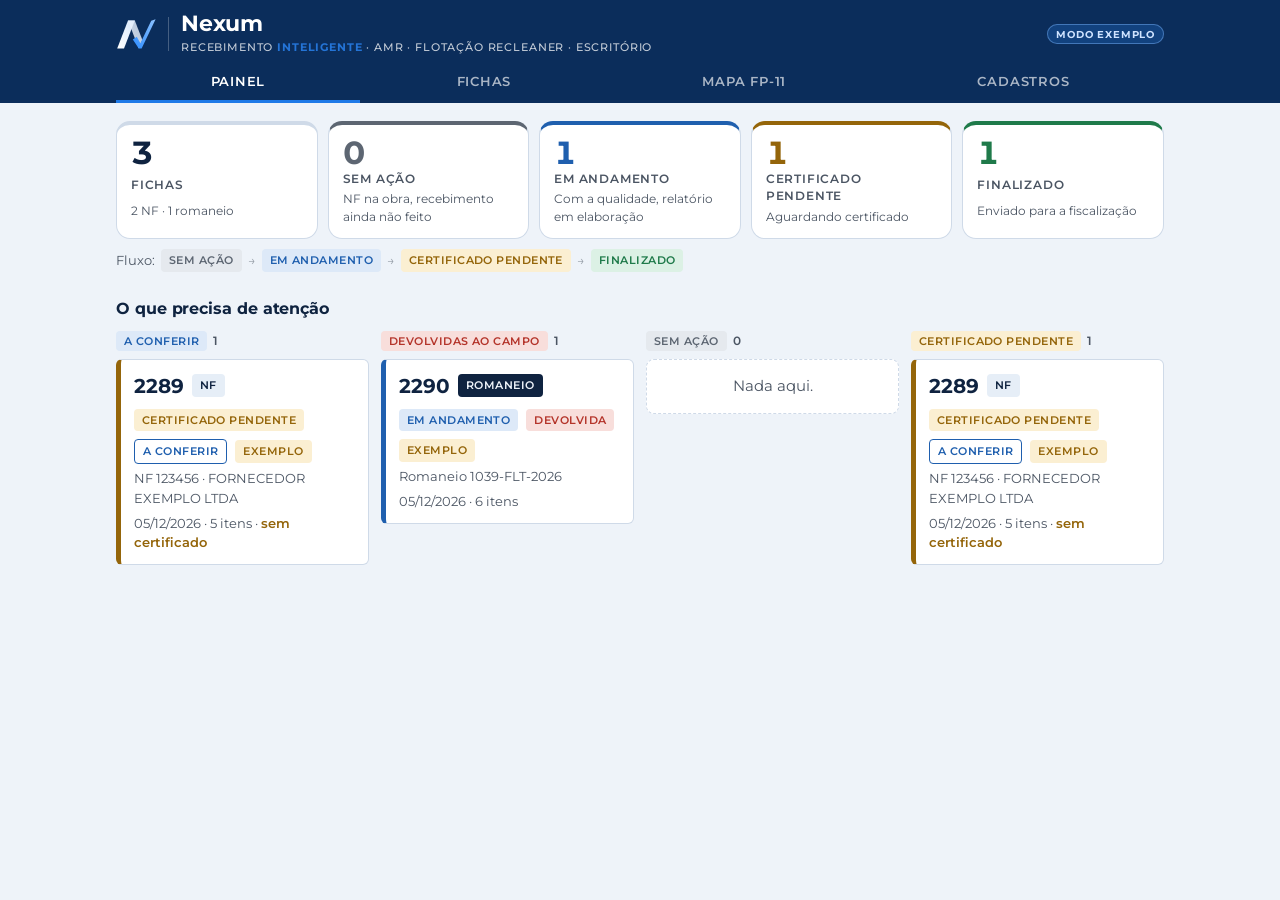
==== recebimento/index.html @ bb6333bd "Nexum: nova identidade visual (Recebimento inteligente) Paleta azul corporativo/destaque/claro/cinza" ====
<!doctype html>
<html lang="pt-BR">
<head>
<meta charset="utf-8">
<meta name="viewport" content="width=device-width,initial-scale=1,viewport-fit=cover">
<meta name="theme-color" content="#0b2d5b">
<title>Nexum Escritório</title>
<link rel="icon" href="assets/favicon.png">
<link rel="stylesheet" href="https://fonts.googleapis.com/css2?family=Montserrat:wght@400;500;600;700;800&family=IBM+Plex+Mono:wght@500&display=swap">
<link rel="stylesheet" href="assets/base.css">
<style>
/* Painel do escritório: abas no cabeçalho; indicadores por status; fichas em cartões; mapa FP-11 em tabela rolável; cadastros em colunas */
html{padding-top:env(safe-area-inset-top,0px)}
main{padding-block:18px 60px}
.kpis{display:grid;grid-template-columns:repeat(5,1fr);gap:10px}
@media (max-width:760px){.kpis{grid-template-columns:repeat(2,1fr)}.kpis .k:first-child{grid-column:1/-1}}
.k{background:var(--surface);border:1px solid var(--line);border-radius:14px;padding:12px 14px;cursor:pointer;text-align:left;font:inherit;color:inherit;display:grid;gap:2px;border-top:4px solid var(--line)}
.k b{font-family:var(--f-display);font-weight:700;font-size:2rem;line-height:1;font-variant-numeric:tabular-nums}
.k span{font-size:.72rem;text-transform:uppercase;letter-spacing:.07em;color:var(--muted);font-weight:600}
.k em{font-style:normal;font-size:.76rem;color:var(--muted)}
.k.sem_acao{border-top-color:var(--idle)} .k.em_andamento{border-top-color:var(--wait)} .k.cert_pendente{border-top-color:var(--warn)} .k.finalizado{border-top-color:var(--ok)}
.k.sem_acao b{color:var(--idle)} .k.em_andamento b{color:var(--wait)} .k.cert_pendente b{color:var(--warn)} .k.finalizado b{color:var(--ok)}
.flow{display:flex;gap:6px;align-items:center;flex-wrap:wrap;font-size:.8rem;color:var(--muted);margin-top:10px}
.flow i{font-style:normal;opacity:.5}
.cols{display:grid;grid-template-columns:repeat(4,minmax(0,1fr));gap:12px}
@media (max-width:1100px){.cols{grid-template-columns:repeat(2,minmax(0,1fr))}}
@media (max-width:860px){.cols{grid-template-columns:1fr}}
.col h3{margin:0 0 8px;font:600 .78rem var(--f-body);text-transform:uppercase;letter-spacing:.07em;color:var(--muted);display:flex;gap:6px;align-items:center}
.list{display:grid;gap:8px}
.card{display:grid;gap:5px;background:var(--surface);border:1px solid var(--line);border-left:5px solid var(--wait);border-radius:6px;padding:11px 13px;text-align:left;font:inherit;color:inherit;width:100%;cursor:pointer}
.card.sem_acao{border-left-color:var(--idle)} .card.cert_pendente{border-left-color:var(--warn)} .card.finalizado{border-left-color:var(--ok)}
.card .top{display:flex;gap:8px;align-items:center;flex-wrap:wrap}
.card .num{font-family:var(--f-display);font-weight:700;font-size:1.25rem}
.card .meta{font-size:.82rem;color:var(--muted);overflow-wrap:anywhere}
.filters{display:flex;flex-wrap:wrap;gap:8px;margin-bottom:10px}
.filters input{flex:1 1 240px;min-width:0}
.filters select{width:auto;flex:0 1 auto}
.chips{display:flex;gap:6px;flex-wrap:wrap;margin-bottom:12px}
.chip{border:1px solid var(--line);background:var(--surface);color:var(--muted);border-radius:999px;padding:5px 11px;font:500 .8rem var(--f-body);cursor:pointer}
.chip[aria-pressed="true"]{background:var(--ink);border-color:var(--ink);color:var(--bg)}
.grid-cards{display:grid;grid-template-columns:repeat(auto-fill,minmax(290px,1fr));gap:8px}
/* mapa */
.tbl-wrap{overflow-x:auto;background:var(--surface);border:1px solid var(--line);border-radius:8px}
table.mapa{border-collapse:collapse;font-size:.78rem;min-width:1300px;width:100%}
table.mapa th{position:sticky;top:0;background:var(--head);color:var(--head-ink);font-weight:600;text-transform:uppercase;letter-spacing:.04em;font-size:.68rem;padding:8px 8px;text-align:left;white-space:nowrap}
table.mapa td{padding:7px 8px;border-top:1px solid var(--line);vertical-align:top;font-variant-numeric:tabular-nums}
table.mapa td.d{min-width:260px}
table.mapa tr:hover td{background:var(--surface-2)}
.mapa-head{display:flex;gap:8px;align-items:center;flex-wrap:wrap;margin-bottom:10px}
.mapa-head .grow{font-size:.85rem;color:var(--muted)}
/* folha de detalhe */
.sheet-bg{position:fixed;inset:0;background:rgba(10,16,20,.55);z-index:30;display:flex;justify-content:center;align-items:flex-end}
.sheet{background:var(--bg);width:100%;max-width:980px;max-height:94%;overflow:auto;border-radius:12px 12px 0 0;padding-bottom:calc(20px + env(safe-area-inset-bottom,0px))}
@media (min-width:760px){.sheet-bg{align-items:center}.sheet{border-radius:12px;max-height:92%}}
.sheet-head{position:sticky;top:0;z-index:2;background:var(--head);color:var(--head-ink);display:flex;align-items:center;gap:10px;padding:12px 16px}
.sheet-head h3{margin:0;font-family:var(--f-display);font-size:1.35rem;text-transform:uppercase;letter-spacing:.03em}
.sheet-body{padding:14px 16px;display:grid;gap:14px}
.box{background:var(--surface);border:1px solid var(--line);border-radius:8px;padding:14px;display:grid;gap:12px}
.box h4{margin:0;font-family:var(--f-display);font-size:1.05rem;text-transform:uppercase;letter-spacing:.05em}
.g4{display:grid;grid-template-columns:repeat(4,minmax(0,1fr));gap:10px}
@media (max-width:700px){.g4{grid-template-columns:repeat(2,minmax(0,1fr))}}
.it-wrap{overflow-x:auto}
table.its{border-collapse:collapse;width:100%;min-width:1180px;font-size:.82rem}
table.its th{font-size:.66rem;text-transform:uppercase;letter-spacing:.05em;color:var(--muted);text-align:left;padding:4px 4px;font-weight:600}
table.its td{padding:3px 3px;vertical-align:top}
table.its input,table.its select{min-height:36px;padding:6px 7px;font-size:.82rem}
table.its tr.zero td{opacity:.5}
table.its .del{background:none;border:0;color:var(--bad);cursor:pointer;font-size:1rem;padding:6px}
.sign{display:grid;grid-template-columns:repeat(3,minmax(0,1fr));gap:10px}
@media (max-width:600px){.sign{grid-template-columns:1fr}}
.sign label{display:flex;gap:8px;align-items:center;font-weight:600;font-size:.85rem}
.sign input[type=checkbox]{width:20px;height:20px;min-height:0}
.soon{display:flex;gap:8px;flex-wrap:wrap;align-items:center}
.soon .btn[disabled]::after{content:"em breve";font:600 .62rem var(--f-body);text-transform:uppercase;letter-spacing:.06em;background:var(--surface-2);color:var(--muted);padding:2px 5px;border-radius:3px;margin-left:4px}
.actions{display:flex;gap:8px;flex-wrap:wrap;justify-content:flex-end}
.actions .sp{flex:1}
/* conferência */
.sheet{max-width:1240px}
.sheet-grid{display:grid;grid-template-columns:minmax(0,.8fr) minmax(0,1.2fr);gap:14px;padding:14px 16px;align-items:start}
@media (max-width:980px){.sheet-grid{grid-template-columns:1fr}}
.viewer{position:sticky;top:64px;background:var(--surface);border:1px solid var(--line);border-radius:8px;padding:12px;display:grid;gap:10px}
@media (max-width:980px){.viewer{position:static}}
.viewer .stage{background:var(--surface-2);border-radius:6px;min-height:220px;display:grid;place-items:center;overflow:hidden;cursor:zoom-in}
.viewer .stage img{width:100%;height:auto;display:block}
.viewer .none{color:var(--muted);font-size:.85rem;padding:30px 16px;text-align:center}
.vtabs{display:flex;gap:6px;flex-wrap:wrap}
.vthumbs{display:flex;gap:6px;overflow-x:auto}
.vthumbs button{border:2px solid transparent;border-radius:5px;padding:0;background:none;cursor:pointer;flex:0 0 auto}
.vthumbs button[aria-pressed="true"]{border-color:var(--accent)}
.vthumbs img{width:58px;height:58px;object-fit:cover;border-radius:3px;display:block}
.confbar{display:flex;gap:8px;align-items:center;flex-wrap:wrap}
.confbar .grow{min-width:0}
.devolve{display:grid;gap:10px;border:1px solid var(--bad);border-radius:8px;padding:12px;background:var(--bad-bg)}
.devolve h5{margin:0;font:600 .85rem var(--f-body);color:var(--bad);text-transform:uppercase;letter-spacing:.05em}
.devolve label.ck{display:flex;gap:8px;align-items:flex-start;font-size:.88rem;color:var(--ink)}
.devolve input[type=checkbox]{width:18px;height:18px;min-height:0;margin-top:2px;flex:0 0 auto}
.itchips{display:flex;gap:6px;flex-wrap:wrap}
.itchips button{border:1px solid var(--line);background:var(--surface);color:var(--ink);border-radius:999px;padding:4px 10px;font:600 .8rem var(--f-mono);cursor:pointer}
.itchips button[aria-pressed="true"]{background:var(--bad);border-color:var(--bad);color:#fff}
.hist{margin:0;padding:0;list-style:none;display:grid;gap:6px;font-size:.82rem}
.hist li{display:grid;grid-template-columns:auto 1fr;gap:2px 10px}
.hist .when{color:var(--muted);font-family:var(--f-mono);font-size:.74rem}
table.its tr.flag td:first-child{box-shadow:inset 4px 0 0 var(--bad);color:var(--bad);font-weight:700}
.lightbox{position:fixed;inset:0;z-index:50;background:rgba(5,8,10,.92);overflow:auto;display:flex;align-items:flex-start;justify-content:center;padding:calc(50px + env(safe-area-inset-top,0px)) 12px 20px}
.lightbox img{max-width:100%;height:auto;cursor:zoom-in;background:#fff}
.lightbox.zoom img{max-width:none;width:220%;cursor:zoom-out}
.lightbox .close{position:fixed;top:calc(10px + env(safe-area-inset-top,0px));right:calc(12px + env(safe-area-inset-right,0px));z-index:2}
.ref{display:block;font-size:.7rem;color:var(--muted);margin-top:3px;font-family:var(--f-mono)}
.ref .dl{background:var(--wait-bg);color:var(--wait);border-radius:3px;padding:0 4px;font-family:var(--f-body);font-weight:600;margin-right:4px}
.ref .div{color:var(--warn);font-weight:600}
.cval{display:flex;gap:4px;align-items:center;font-size:.7rem;color:var(--muted);margin-top:3px;white-space:nowrap}
.cval input{width:15px;height:15px;min-height:0}
td.ck{text-align:center}
table.its td:nth-child(2) input{min-width:280px}
table.its td:nth-child(3) input{min-width:118px}
table.its td:nth-child(5) input:not([type=checkbox]){min-width:110px}
table.its td:nth-child(6) select{min-width:76px}
table.its td:nth-child(8) input{min-width:110px}
table.its .cval input[type=checkbox]{width:15px;height:15px;min-width:0;min-height:0;padding:0}
table.its td.ck input{min-width:0}
td.ck input{width:18px;height:18px;min-height:0}
.st-it{display:inline-block;font-size:.66rem;font-weight:600;padding:3px 6px;border-radius:4px;white-space:nowrap}
.cob-list{margin:0;padding:0;list-style:none;display:grid;gap:6px}
.cob-list li{display:flex;gap:8px;align-items:baseline;flex-wrap:wrap;font-size:.86rem;border-bottom:1px solid var(--line);padding-bottom:6px}
.cob-mail{display:grid;gap:8px;background:var(--bg);border:1px solid var(--line);border-radius:8px;padding:12px}
.cob-mail pre{margin:0;white-space:pre-wrap;font:inherit;font-size:.84rem;max-height:280px;overflow:auto;background:var(--surface);border:1px solid var(--line);border-radius:6px;padding:10px}

.marca{display:flex;align-items:center;gap:12px;min-width:0}
.marca .nx-mark{width:40px}
/* cadastros */
.cad{display:grid;grid-template-columns:minmax(0,1fr) minmax(0,1.3fr);gap:14px;align-items:start}
@media (max-width:860px){.cad{grid-template-columns:1fr}}
.grp{display:grid;gap:10px}
.forn{display:grid;gap:6px;border-top:1px solid var(--line);padding-top:10px}
.forn:first-child{border-top:0;padding-top:0}
.forn .top{display:flex;gap:8px;align-items:baseline;flex-wrap:wrap}
.forn b{font-weight:600}
.forn .em{font-size:.82rem;color:var(--muted);overflow-wrap:anywhere}
.hint{font-size:.8rem;color:var(--muted);margin:0}
</style>
</head>
<body>
<header class="top">
  <div class="wrap">
    <div class="hbar">
      <div class="grow marca"><svg class="nx-mark" aria-hidden="true" xmlns="http://www.w3.org/2000/svg" viewBox="0 0 100 80"><defs><linearGradient id="ofa" x1="0" y1="1" x2="1" y2="0"><stop offset="0" stop-color="#ffffff"/><stop offset="1" stop-color="#d6e6fa"/></linearGradient><linearGradient id="ofb" x1="0" y1="1" x2="1" y2="0"><stop offset="0" stop-color="#2D8CFF"/><stop offset="1" stop-color="#8CC2FF"/></linearGradient></defs><path fill="url(#ofa)" d="M3 76 30 6h17L20 76z"/><path fill="url(#ofa)" opacity=".82" d="M30 6h17l19 49-9 21z"/><path fill="url(#ofb)" d="M42 54 57 76h7L99 3 88 7 61 63 52 47z"/></svg>
<span style="width:1px;height:34px;background:var(--head-line)"></span><div><h1 class="wm">Nexum</h1><small>Recebimento <span class="wm-tag" style="font-weight:700">inteligente</span> · AMR · Flotação Recleaner · Escritório</small></div></div>
      <span class="badge-demo" id="badgeDemo">Modo exemplo</span>
    </div>
    <nav class="tabs" role="tablist">
      <button class="tab" role="tab" data-v="painel" aria-selected="true">Painel</button>
      <button class="tab" role="tab" data-v="fichas" aria-selected="false">Fichas</button>
      <button class="tab" role="tab" data-v="mapa" aria-selected="false">Mapa FP-11</button>
      <button class="tab" role="tab" data-v="cadastros" aria-selected="false">Cadastros</button>
    </nav>
  </div>
</header>

<main class="wrap">
  <section id="v-painel">
    <div class="kpis" id="kpis"></div>
    <div class="flow"><span>Fluxo:</span><span class="pill sem_acao">Sem ação</span><i>→</i><span class="pill em_andamento">Em andamento</span><i>→</i><span class="pill cert_pendente">Certificado pendente</span><i>→</i><span class="pill finalizado">Finalizado</span></div>
    <h2 class="sec">O que precisa de atenção</h2>
    <div class="cols" id="cols"></div>
  </section>

  <section id="v-fichas" hidden>
    <div class="filters">
      <input id="q" type="search" placeholder="Buscar ficha, NF, romaneio, fornecedor, TAG, descrição…" aria-label="Buscar">
      <select id="fTipo" aria-label="Tipo"><option value="">NF e romaneio</option><option value="NF">Só nota fiscal</option><option value="ROM">Só romaneio Anglo</option></select>
    </div>
    <div class="chips" id="chips"></div>
    <div class="grid-cards" id="lista"></div>
  </section>

  <section id="v-mapa" hidden>
    <div class="mapa-head">
      <div class="grow" id="mapaInfo"></div>
      <input id="qMapa" type="search" placeholder="Filtrar o mapa…" style="width:auto;flex:1 1 200px" aria-label="Filtrar o mapa">
      <button class="btn primary" type="button" id="btnExport">Exportar mapa (Excel)</button>
    </div>
    <div class="tbl-wrap"><table class="mapa" id="tMapa"></table></div>
  </section>

  <section id="v-cadastros" hidden>
    <div class="cad">
      <div class="grp">
        <div class="box">
          <h4>Numeração das fichas</h4>
          <p class="hint">Sequência única para NF e romaneio Anglo. O app usa o maior entre este número e a última ficha lançada + 1.</p>
          <div style="display:flex;gap:8px"><input id="fichaIni" type="number" min="1" inputmode="numeric" style="max-width:160px"><button class="btn" type="button" id="btnFichaIni">Salvar</button></div>
          <span class="code" id="proxFicha"></span>
        </div>
        <div class="box">
          <h4>Ficha FP-01 (PDF)</h4>
          <p class="hint">Dados do cabeçalho do modelo 447.OPE.FP-01 Rev.02.</p>
          <div class="f"><label for="cfgResp">Responsável por este documento</label><input id="cfgResp" autocomplete="off"></div>
          <div class="f"><label for="cfgProj">Projeto Nº Cliente</label><input id="cfgProj" autocomplete="off" placeholder="(em branco no modelo atual)"></div>
          <div><button class="btn small" type="button" id="btnCfgDoc">Salvar</button></div>
        </div>
        <div class="box" id="dlCfg">
          <h4>Planilha de Diligenciamento</h4>
          <p class="hint">Conecte a pasta <b>RELATORIO DILIGENCIAMENTO</b> sincronizada pelo OneDrive neste computador. O app confere a cada 3 minutos se chegou uma planilha nova e passa a usar a mais recente.</p>
          <div class="notice" id="dlPastaSt">Nenhuma pasta conectada.</div>
          <div class="actions" style="justify-content:flex-start">
            <button class="btn primary small" type="button" id="btnDlConectar">Conectar pasta</button>
            <button class="btn small" type="button" id="btnDlReativar" hidden>Reativar acesso à pasta</button>
            <button class="btn small" type="button" id="btnDlVerificar" hidden>Verificar agora</button>
            <button class="btn ghost small" type="button" id="btnDlDesc" hidden>Desconectar</button>
          </div>
          <div style="display:flex;gap:8px;flex-wrap:wrap" id="dlTeste" hidden>
            <input id="dlTNf" placeholder="Nº da NF" inputmode="numeric" style="flex:0 1 130px">
            <input id="dlTForn" placeholder="Fornecedor (opcional)" style="flex:1 1 180px">
            <button class="btn small" type="button" id="btnDlTestar">Testar busca</button>
          </div>
          <div class="hint" id="dlTRes"></div>
        </div>
        <div class="box">
          <h4>Materiais críticos (CMC)</h4>
          <p class="hint">Itens de NF que se encaixam nestes grupos exigem certificado de qualidade. O inspetor ou a Qualidade podem marcar ou desmarcar item a item.</p>
          <div id="cmcLista" style="display:grid;gap:8px"></div>
        </div>
        <div class="box">
          <h4>Aviso de certificado pendente</h4>
          <p class="hint">Quem recebe o e-mail quando uma NF chega sem certificado, além do fornecedor. Um e-mail por linha. O envio é ligado na etapa 5.</p>
          <div id="grupos" class="grp"></div>
        </div>
      </div>
      <div class="box">
        <div style="display:flex;align-items:center;gap:8px"><h4 class="grow">Fornecedores</h4><button class="btn primary small" type="button" id="btnNovoForn">+ Fornecedor</button></div>
        <div id="fornForm" class="box" hidden style="background:var(--bg)">
          <div class="g4">
            <div class="f" style="grid-column:span 2"><label for="foNome">Nome</label><input id="foNome" autocomplete="off"></div>
            <div class="f"><label for="foCnpj">CNPJ</label><input id="foCnpj" inputmode="numeric" autocomplete="off"></div>
            <div class="f"><label for="foCod">Código (Diligenciamento)</label><input id="foCod" inputmode="numeric" autocomplete="off"></div>
            <div class="f" style="grid-column:1/-1"><label for="foEmails">E-mails para aviso (um por linha)</label><textarea id="foEmails" rows="3"></textarea></div>
          </div>
          <div class="actions"><button class="btn danger small" type="button" id="btnExcForn" hidden>Excluir</button><span class="sp"></span><button class="btn ghost small" type="button" id="btnCancForn">Cancelar</button><button class="btn primary small" type="button" id="btnSalvForn">Salvar fornecedor</button></div>
        </div>
        <input id="qForn" type="search" placeholder="Buscar fornecedor…" aria-label="Buscar fornecedor">
        <div id="fornList"></div>
      </div>
    </div>
  </section>
</main>

<div class="sheet-bg" id="sheetBg" hidden>
  <div class="sheet rise" role="dialog" aria-modal="true" aria-labelledby="shTitle">
    <div class="sheet-head"><h3 id="shTitle">Ficha</h3><span class="grow"></span><button class="btn onhead small" type="button" id="btnFechar">Fechar</button></div>
    <div class="sheet-grid">
     <aside class="viewer" aria-label="Documentos recebidos">
      <div class="vtabs" id="vTabs"></div>
      <div class="stage" id="vStage" title="Toque para ampliar"></div>
      <div class="vthumbs" id="vThumbs"></div>
      <p class="hint">Confira o documento com os dados ao lado. Toque na imagem para ampliar.</p>
     </aside>
     <div class="sheet-body" style="padding:0">
      <div class="box">
        <div class="confbar"><span class="pill" id="dConf"></span><span class="grow"></span><button class="btn small" type="button" id="btnDevolver" style="color:var(--bad);border-color:var(--bad)">Devolver ao campo</button><button class="btn small" type="button" id="btnAprovar" style="color:var(--ok);border-color:var(--ok)">Aprovar conferência</button></div>
        <div class="devolve" id="devPanel" hidden>
          <h5>Devolver como inconforme</h5>
          <div id="devMotivos" style="display:grid;gap:6px"></div>
          <div class="f"><span class="lbl">Itens com problema (opcional)</span><div class="itchips" id="devItens"></div></div>
          <div class="f"><label for="devCom">Comentário para o campo</label><textarea id="devCom" rows="2" placeholder="Ex.: refazer a foto da NF, o nº do lote não está legível"></textarea></div>
          <div class="actions"><button class="btn ghost small" type="button" id="devCancel">Cancelar</button><button class="btn small" type="button" id="devOk" style="background:var(--bad);border-color:var(--bad);color:#fff">Confirmar devolução</button></div>
        </div>
        <div class="notice bad" id="dDevolInfo" hidden></div>
      </div>
      <div class="box">
        <div style="display:flex;gap:8px;align-items:center;flex-wrap:wrap"><span class="pill" id="dTipo"></span><span class="code" id="dOrigem"></span></div>
        <div class="f"><span class="lbl">Status</span><div class="seg" id="dStatus"></div></div>
        <div class="g4">
          <div class="f" data-t="NF"><label for="dNf">Nota fiscal</label><input id="dNf"></div>
          <div class="f" data-t="NF"><label for="dForn">Fornecedor</label><input id="dForn" list="dlForn"></div>
          <div class="f"><label for="dRom" id="lRom">Romaneio</label><input id="dRom"></div>
          <div class="f"><label for="dData">Data de recebimento</label><input id="dData" type="date"></div>
        </div>
        <div class="f" id="dChave" hidden></div>
        <datalist id="dlForn"></datalist>
        <div class="notice bad" id="dDup" hidden></div>
        <div class="notice" id="dCert" hidden></div>
      </div>
      <div class="box">
        <div style="display:flex;align-items:center;gap:8px"><h4 class="grow">Itens <span class="code" id="dCount"></span></h4><button class="btn small" type="button" id="btnAddIt">+ Item</button></div>
        <div class="it-wrap"><table class="its"><thead><tr><th>#</th><th style="width:30%">Descrição</th><th>TAG</th><th title="Exige certificado">Exige cert.</th><th>Certificado</th><th>Und</th><th>Qtd</th><th>Local</th><th>Inspeção</th><th>Situação</th><th></th></tr></thead><tbody id="dItens"></tbody></table></div>
        <p class="hint" id="dZero" hidden>Itens com quantidade 0 no romaneio aparecem apagados e não entram na ficha nem no mapa.</p>
      </div>
      <div class="box" id="cobBox" hidden>
        <div style="display:flex;align-items:center;gap:8px;flex-wrap:wrap"><h4 class="grow">Cobrança de certificados</h4><span class="pill" id="cobPill"></span></div>
        <ul class="cob-list" id="cobLista"></ul>
        <p class="hint" id="cobDest"></p>
        <div class="actions" style="justify-content:flex-start"><button class="btn small" type="button" id="btnCobVer">Ver e-mail de cobrança</button></div>
        <div class="cob-mail" id="cobMail" hidden>
          <div class="f"><span class="lbl">Para</span><span class="code" id="cobPara" style="overflow-wrap:anywhere"></span></div>
          <div class="f"><span class="lbl">Assunto</span><span id="cobAssunto"></span></div>
          <pre id="cobCorpo"></pre>
          <div class="actions" style="justify-content:flex-start">
            <button class="btn small" type="button" id="btnCobCopiar">Copiar e-mail</button>
            <a class="btn small" id="btnCobOutlook" href="#" target="_blank" rel="noopener">Abrir no Outlook</a>
            <span class="sp"></span>
            <button class="btn primary small" type="button" id="btnCobReg">Registrar envio</button>
          </div>
          <p class="hint">O envio automático entra na etapa 5. Até lá, envie pelo Outlook e toque em <b>Registrar envio</b>: o app guarda no histórico e não cobra de novo os mesmos itens.</p>
        </div>
      </div>
      <div class="box">
        <h4>Observação</h4>
        <textarea id="dObs" rows="3"></textarea>
      </div>
      <div class="box">
        <h4>Assinaturas</h4>
        <div class="sign" id="dSign"></div>
      </div>
      <div class="box">
        <h4>Histórico</h4>
        <ul class="hist" id="dHist"></ul>
      </div>
      <div class="soon">
        <button class="btn primary" type="button" id="btnPdfVer">Ver Ficha FP-01 (PDF)</button>
        <button class="btn" type="button" id="btnPdfBaixar">Baixar PDF</button>
        <button class="btn" type="button" disabled>Baixar pacote</button>
        
      </div>
      <div class="actions">
        <button class="btn danger" type="button" id="btnExcluir">Excluir ficha</button>
        <span class="sp"></span>
        <button class="btn ghost" type="button" id="btnCancelar">Cancelar</button>
        <button class="btn primary" type="button" id="btnSalvar">Salvar alterações</button>
      </div>
     </div>
    </div>
  </div>
</div>
<div class="lightbox" id="lb" hidden><button class="btn onhead small close" type="button" id="lbClose">Fechar</button><img id="lbImg" alt="Documento ampliado"></div>
<div class="toast" id="toast" role="status" hidden></div>

<script src="assets/vendor/xlsx.mini.min.js"></script>
<script src="assets/vendor/jspdf.umd.min.js"></script>
<script src="assets/logos.js"></script>
<script src="assets/ficha-pdf.js"></script>
<script src="assets/exemplo-docs.js"></script>
<script src="assets/dados.js"></script>
<script src="assets/atualizacao.js"></script>
<script src="assets/diligenciamento.js"></script>
<script>
(function(){
const A=window.AMR,$=id=>document.getElementById(id);
const esc=s=>String(s??"").replace(/[&<>"]/g,c=>({"&":"&amp;","<":"&lt;",">":"&gt;",'"':"&quot;"}[c]));
let fichas=[],cad=null,fStatus="todas",ed=null,edItens=[];
function toast(t,bad){const e=$("toast");e.textContent=t;e.className="toast"+(bad?" bad":"");e.hidden=false;clearTimeout(toast.t);toast.t=setTimeout(()=>e.hidden=true,3200)}

/* abas */
function show(v){document.querySelectorAll(".tab").forEach(t=>t.setAttribute("aria-selected",t.dataset.v===v));["painel","fichas","mapa","cadastros"].forEach(x=>$("v-"+x).hidden=x!==v)}
document.querySelectorAll(".tab").forEach(t=>t.onclick=()=>show(t.dataset.v));

function docTxt(f){return f.tipo==="ROM"?"Romaneio "+(f.romaneio||"—"):"NF "+(f.nf||"—")+" · "+(f.fornecedor||"—")}
function confPill(f){if(f.status==="sem_acao")return"";const c=A.conf(f).situacao;return c==="devolvida"?'<span class="pill bad">Devolvida</span>':c==="pendente"?'<span class="pill em_andamento" style="background:transparent;border:1px solid currentColor">A conferir</span>':""}
function card(f){
  const its=A.itensValidos(f).length,pend=A.pendencias(f);
  return `<button class="card ${f.status}" type="button" data-id="${f.id}">
    <div class="top"><span class="num">${f.numero}</span><span class="pill ${f.tipo}">${A.TIPOS[f.tipo].curto}</span><span class="pill ${f.status}">${A.STATUS[f.status].rotulo}</span>${confPill(f)}${f.exemplo?'<span class="pill warn">Exemplo</span>':""}</div>
    <div class="meta">${esc(docTxt(f))}</div>
    <div class="meta">${A.fmtData(f.dataRecebimento)} · ${its} ${its===1?"item":"itens"}${pend.includes("não conformidade")?' · <span style="color:var(--bad);font-weight:600">NC</span>':""}${f.status!=="finalizado"&&pend.includes("certificado")?' · <span style="color:var(--warn);font-weight:600">sem certificado</span>':""}</div>
  </button>`;
}
function bind(root){root.querySelectorAll(".card[data-id]").forEach(c=>c.onclick=()=>abrir(fichas.find(f=>f.id===c.dataset.id)))}

/* painel */
function renderPainel(){
  const c=s=>fichas.filter(f=>f.status===s).length;
  const nNF=fichas.filter(f=>f.tipo==="NF").length;
  $("kpis").innerHTML=`<button class="k" data-s="todas"><b>${fichas.length}</b><span>Fichas</span><em>${nNF} NF · ${fichas.length-nNF} romaneio</em></button>`+
    A.ORDEM_STATUS.map(s=>`<button class="k ${s}" data-s="${s}"><b>${c(s)}</b><span>${A.STATUS[s].rotulo}</span><em>${A.STATUS[s].dica}</em></button>`).join("");
  $("kpis").querySelectorAll(".k").forEach(b=>b.onclick=()=>{fStatus=b.dataset.s;show("fichas");renderLista()});
  const grupo=(s)=>{const l=fichas.filter(f=>f.status===s).sort((a,b)=>(a.dataRecebimento||"").localeCompare(b.dataRecebimento||""));
    return `<div class="col"><h3><span class="pill ${s}">${A.STATUS[s].rotulo}</span>${l.length}</h3><div class="list">${l.length?l.slice(0,8).map(card).join(""):`<div class="empty" style="padding:16px">Nada aqui.</div>`}</div></div>`};
  const col=(titulo,pill,l)=>`<div class="col"><h3>${pill}${l.length}</h3><div class="list">${l.length?l.slice(0,8).map(card).join(""):`<div class="empty" style="padding:16px">Nada aqui.</div>`}</div></div>`;
  const aConf=fichas.filter(f=>f.status!=="sem_acao"&&f.status!=="finalizado"&&A.conf(f).situacao==="pendente");
  const devol=fichas.filter(f=>A.conf(f).situacao==="devolvida");
  $("cols").innerHTML=col("",'<span class="pill em_andamento">A conferir</span>',aConf)+col("",'<span class="pill bad">Devolvidas ao campo</span>',devol)+grupo("sem_acao")+grupo("cert_pendente");
  bind($("cols"));
}

/* fichas */
const CHIPS={todas:"Todas",...Object.fromEntries(A.ORDEM_STATUS.map(s=>[s,A.STATUS[s].rotulo]))};
function renderLista(){
  $("chips").innerHTML=Object.entries(CHIPS).map(([k,l])=>`<button class="chip" aria-pressed="${k===fStatus}" data-k="${k}">${l}</button>`).join("");
  $("chips").querySelectorAll(".chip").forEach(c=>c.onclick=()=>{fStatus=c.dataset.k;renderLista()});
  const q=A.norm($("q").value),t=$("fTipo").value;
  const l=fichas.filter(f=>(fStatus==="todas"||f.status===fStatus)&&(!t||f.tipo===t)&&(!q||A.norm([f.numero,f.nf,f.romaneio,f.fornecedor,...(f.itens||[]).flatMap(i=>[i.tag,i.descricao,i.certificado])].join(" ")).includes(q)))
    .sort((a,b)=>b.numero-a.numero);
  $("lista").innerHTML=l.length?l.map(card).join(""):`<div class="empty" style="grid-column:1/-1"><strong>Nenhuma ficha encontrada</strong>Ajuste a busca ou os filtros.</div>`;
  bind($("lista"));
}
$("q").oninput=renderLista;$("fTipo").onchange=renderLista;

/* mapa */
function renderMapa(){
  const q=A.norm($("qMapa").value);
  const linhas=A.linhasMapa(fichas).filter(r=>!q||A.norm(r.join(" ")).includes(q));
  $("mapaInfo").textContent=`${linhas.length} linhas · ${A.DOC_MAPA} · uma linha por item, gerada das fichas`;
  $("tMapa").innerHTML=`<thead><tr>${A.COLS_MAPA.map(c=>`<th>${c}</th>`).join("")}</tr></thead><tbody>${linhas.map(r=>`<tr>${r.map((v,i)=>`<td${i===3?' class="d"':""}>${esc(v)}</td>`).join("")}</tr>`).join("")||`<tr><td colspan="15" style="padding:20px;color:var(--muted)">Nenhuma linha.</td></tr>`}</tbody>`;
}
$("qMapa").oninput=renderMapa;
$("btnExport").onclick=async()=>{
  const nome=`${A.DOC_MAPA} - Mapa Recebimento de Materiais ${A.hoje()}.csv`,dados=A.csvMapa(fichas);
  const dl=window.claude&&window.claude.use?await window.claude.use("downloads").catch(()=>null):null;
  if(dl){try{await dl.save({filename:nome,data:dados});toast("Mapa exportado")}catch(e){if(e&&e.code!=="declined")toast("Não foi possível exportar.",true)}return}
  const a=document.createElement("a");a.href=URL.createObjectURL(new Blob([dados],{type:"text/csv;charset=utf-8"}));
  a.download=nome;document.body.appendChild(a);a.click();
  setTimeout(()=>{URL.revokeObjectURL(a.href);a.remove()},500);toast("Mapa exportado");
};

/* detalhe / edição */
function abrir(f){
  ed=JSON.parse(JSON.stringify(f)); edItens=ed.itens||[];
  $("shTitle").textContent="Ficha Nº "+ed.numero;
  $("dTipo").className="pill "+ed.tipo; $("dTipo").textContent=A.TIPOS[ed.tipo].rotulo;
  $("dOrigem").textContent=(ed.exemplo?"Exemplo · ":"")+"lançado pelo "+(ed.origem==="campo"?"campo":"escritório")+(ed.criadoEm?" em "+A.fmtData(ed.criadoEm):"");
  $("dChave").hidden=!ed.chaveNFe;if(ed.chaveNFe)$("dChave").innerHTML=`<span class="lbl">Chave de acesso (lida do código de barras)</span><span class="code">${ed.chaveNFe.replace(/(\d{4})/g,"$1 ").trim()}</span>${ed.cnpjFornecedor?`<span class="code">CNPJ ${esc(ed.cnpjFornecedor)}${ed.serie?" · série "+esc(ed.serie):""}</span>`:""}`;
  document.querySelectorAll("[data-t]").forEach(e=>e.hidden=e.dataset.t!==ed.tipo);
  $("lRom").textContent=ed.tipo==="ROM"?"Romaneio Anglo":"Romaneio (PC-REV)";
  $("dNf").value=ed.nf||"";$("dForn").value=ed.fornecedor||"";$("dRom").value=ed.romaneio||"";$("dData").value=ed.dataRecebimento||"";$("dObs").value=ed.observacao||"";
  $("dlForn").innerHTML=(cad?.fornecedores||[]).map(x=>`<option value="${esc(x.nome)}">`).join("");
  $("dStatus").innerHTML=A.ORDEM_STATUS.map(s=>`<button type="button" data-s="${s}" aria-pressed="${s===ed.status}">${A.STATUS[s].rotulo}</button>`).join("");
  $("dStatus").querySelectorAll("button").forEach(b=>b.onclick=()=>{ed.status=b.dataset.s;$("dStatus").querySelectorAll("button").forEach(x=>x.setAttribute("aria-pressed",x===b));avisos()});
  ed.assinaturas=ed.assinaturas||{};
  $("dSign").innerHTML=[["producao","Produção Milplan"],["qualidade","Qualidade Milplan"],["fiscalizacao","Fiscalização Anglo"]].map(([k,l])=>`<div class="f"><label><input type="checkbox" data-sg="${k}" ${ed.assinaturas[k]?"checked":""}>${l}</label><input type="date" data-sgd="${k}" value="${ed.assinaturas[k]?.em||""}" ${ed.assinaturas[k]?"":"disabled"} aria-label="Data da assinatura ${l}"></div>`).join("");
  $("dSign").querySelectorAll("[data-sg]").forEach(cb=>cb.onchange=()=>{const d=$("dSign").querySelector(`[data-sgd="${cb.dataset.sg}"]`);d.disabled=!cb.checked;if(cb.checked&&!d.value)d.value=A.hoje()});
  $("btnExcluir").dataset.armed="";$("btnExcluir").textContent="Excluir ficha";
  vTab="doc";vIdx=0;renderViewer();renderConf();$("devPanel").hidden=true;
  renderItens();avisos();$("sheetBg").hidden=false;document.body.style.overflow="hidden";
}
function fechar(){$("sheetBg").hidden=true;document.body.style.overflow="";ed=null}
$("btnFechar").onclick=fechar;$("btnCancelar").onclick=fechar;
$("sheetBg").onclick=e=>{if(e.target===$("sheetBg"))fechar()};
document.addEventListener("keydown",e=>{if(e.key==="Escape"&&!$("sheetBg").hidden)fechar()});

function renderItens(){
  const und=A.UNIDADES.map(u=>`<option>${u}</option>`).join("");
  $("dItens").innerHTML=edItens.map((it,i)=>{const zero=ed.tipo==="ROM"&&it.qtd!==""&&Number(it.qtd)===0;
    const flag=A.conf(ed).situacao==="devolvida"&&(A.conf(ed).itens||[]).includes(i);
    const ex=A.exigeCert(ed,it),st=A.statusItem({...ed,itens:edItens},it),S=A.STATUS_ITEM[st];
    const divU=it.undPedido&&A.norm(it.undPedido)!==A.norm(it.und);
    const ref=it.pc?`<span class="ref">${it.origem==="diligenciamento"?'<span class="dl" title="Preenchido pela planilha de Diligenciamento">Dilig.</span>':""}PC ${esc(it.pc)}/${esc(it.itemPc)}${it.qtdPedido!==undefined&&it.qtdPedido!==""?` · pedido ${A.fmtQtd(it.qtdPedido)} ${esc(it.undPedido||"")}`:""}${divU?' <span class="div">· unidade diferente do pedido</span>':""}${it.conferirNF?' <span class="div">· qtd/unidade não conferidas com a NF</span>':""}</span>`:"";
    const cr=ed.tipo==="NF"?A.materialCritico(it.descricao,it.tag):null;
    const crit=cr?`<span class="ref" title="${esc(cr.doc)} · Setor: ${esc(cr.setor)} · CQ: ${esc(cr.cq)} · Cliente: ${esc(cr.cliente)} — ${esc(cr.cq.split(", ").map(x=>x+" = "+(A.LEGENDA_CMC[x]||x)).join("; "))}"><span class="dl" style="background:var(--warn-bg);color:var(--warn)">Crítico</span>${esc(cr.rotulo)} · CQ ${esc(cr.cq)} · Cliente ${esc(cr.cliente)}${cr.evidencia?`<br>${esc(cr.evidencia)}`:""}</span>`:(it.pedidoPedeCertificado&&ed.tipo==="NF"?'<span class="ref">O pedido de compra pede certificado</span>':"");
    return `<tr class="${zero?"zero":""}${flag?" flag":""}" data-i="${i}"><td class="code">${i+1}</td>
    <td><input data-k="descricao" value="${esc(it.descricao)}" aria-label="Descrição">${ref}${crit}</td>
    <td><input data-k="tag" value="${esc(it.tag)}" aria-label="TAG"></td>
    <td class="ck">${ed.tipo==="NF"?`<input type="checkbox" data-ex="${i}" ${ex?"checked":""} aria-label="Exige certificado">`:'<span class="hint">—</span>'}</td>
    <td><input data-k="certificado" value="${esc(ed.tipo==="ROM"&&!it.certificado?"":it.certificado)}" placeholder="${ed.tipo==="ROM"?"OBS 1":it.certStatus==="nao_recebido"?"não recebido":ex?"pendente":"não exige"}" aria-label="Certificado">${it.certStatus==="nao_recebido"&&!A.temCert(it)?'<span class="ref" style="color:var(--bad);font-weight:600">✕ Não recebido no campo</span>':""}${(()=>{const anx=(ed.anexos?.cert||[]).map((a,k)=>({a,k})).filter(x=>x.a.item===i);return anx.length?`<button type="button" class="cval" data-vercert="${anx[0].k}" style="background:none;border:0;padding:0;cursor:pointer;color:var(--accent);font-weight:600">📎 ver ${anx.length} ${anx.length===1?"arquivo":"arquivos"}</button>`:""})()}${ex&&A.temCert(it)?`<label class="cval"><input type="checkbox" data-val="${i}" ${it.certValidado?"checked":""}>validado pela Qualidade</label>`:""}</td>
    <td><select data-k="und" aria-label="Unidade">${A.UNIDADES.includes(it.und)?"":`<option>${esc(it.und)}</option>`}${und}</select></td>
    <td><input data-k="qtd" type="number" step="any" min="0" value="${esc(it.qtd)}" style="width:80px" aria-label="Quantidade"></td>
    <td><input data-k="local" value="${esc(it.local)}" aria-label="Local"></td>
    <td><select data-k="conf" aria-label="Inspeção do item"><option value="C">C</option><option value="NC">NC</option><option value="NA">N/A</option></select></td>
    <td><span class="st-it pill ${S.cls}">${S.rotulo}</span></td>
    <td><button class="del" type="button" data-del="${i}" aria-label="Remover item">×</button></td></tr>`}).join("");
  $("dItens").querySelectorAll("tr").forEach(tr=>{const i=+tr.dataset.i;
    tr.querySelector('[data-k="und"]').value=edItens[i].und||"UND";tr.querySelector('[data-k="conf"]').value=edItens[i].conf||"C";
    tr.querySelectorAll("[data-k]").forEach(inp=>inp.addEventListener("change",()=>{const k=inp.dataset.k;edItens[i][k]=k==="qtd"?(inp.value===""?"":Number(inp.value)):(["descricao","tag","local"].includes(k)?inp.value.toUpperCase():inp.value);if(k==="certificado"){edItens[i].certValidado=false;if(inp.value.trim())edItens[i].certStatus="recebido"}if(k==="qtd"||k==="und")edItens[i].conferirNF=false;if(k==="qtd"||k==="certificado"||k==="conf"||k==="descricao"||k==="tag")renderItens();avisos()}));
    tr.querySelector("[data-del]").onclick=()=>{edItens.splice(i,1);renderItens();avisos()};
    const ex=tr.querySelector("[data-ex]");if(ex)ex.onchange=()=>{edItens[i].exigeCertificado=ex.checked;renderItens();avisos()};
    const vc=tr.querySelector("[data-vercert]");if(vc)vc.onclick=()=>{vTab="cert";vIdx=(ed.anexos?.cert||[]).length?Math.max(0,+vc.dataset.vercert):0;renderViewer();document.querySelector(".viewer").scrollIntoView({behavior:"smooth",block:"start"})};
    const va=tr.querySelector("[data-val]");if(va)va.onchange=()=>{edItens[i].certValidado=va.checked;renderItens();avisos()};
  });
  const v=A.itensValidos({...ed,itens:edItens}).length;
  $("dCount").textContent=`· ${v} na ficha${v>15?" ("+Math.ceil(v/15)+" folhas)":""}`;
  $("dZero").hidden=!(ed.tipo==="ROM"&&edItens.some(i=>i.qtd!==""&&Number(i.qtd)===0));
}
$("btnAddIt").onclick=()=>{edItens.push({descricao:"",tag:"",und:ed.tipo==="ROM"?"PÇ":"UND",qtd:"",certificado:"",local:edItens.at(-1)?.local||"",conf:"C"});renderItens();$("dItens").lastElementChild.querySelector("input").focus()};

function coletar(){
  const f={...ed,itens:edItens,observacao:$("dObs").value.trim(),dataRecebimento:$("dData").value,romaneio:A.norm($("dRom").value)};
  if(f.tipo==="NF"){f.nf=$("dNf").value.trim();f.fornecedor=A.norm($("dForn").value)}
  f.assinaturas={};$("dSign").querySelectorAll("[data-sg]").forEach(cb=>{if(cb.checked)f.assinaturas[cb.dataset.sg]={em:$("dSign").querySelector(`[data-sgd="${cb.dataset.sg}"]`).value}});
  return f;
}
function avisos(){
  if(!ed)return;const f=coletar(),d=A.duplicada(f,fichas);
  $("dDup").hidden=!d;if(d)$("dDup").textContent=A.msgDuplicada(f,d);
  const pend=A.pendencias(f),sem=pend.includes("certificado"),val=pend.includes("validar certificado");
  $("dCert").hidden=!(sem||val);
  if(sem||val)$("dCert").textContent=[sem?`${A.semCertificado(f).length} item(ns) exigem certificado e estão sem ele.${f.status!=="cert_pendente"&&f.status!=="sem_acao"?" Considere o status Certificado pendente.":""}`:"",val?"Há certificado vinculado aguardando validação da Qualidade.":""].filter(Boolean).join(" ");
  renderCobranca(f);
  $("btnSalvar").disabled=!!d;
}
["dNf","dForn","dRom"].forEach(id=>$(id).addEventListener("input",avisos));
$("btnSalvar").onclick=async()=>{
  const f=coletar();
  if(f.status==="finalizado"&&A.pendencias(f).includes("certificado")){toast("Não dá para finalizar com item sem certificado obrigatório. Use Certificado pendente.",true);return}
  if(f.status==="finalizado"&&A.pendencias(f).includes("validar certificado")){toast("Valide os certificados (coluna Certificado) antes de finalizar.",true);return}
  if(f.status==="finalizado"&&A.conf(f).situacao!=="aprovada"){toast("Aprove a conferência antes de finalizar.",true);return}
  const orig=fichas.find(x=>x.id===f.id),oi=orig?.itens||[];let g=f;
  const vinc=edItens.map((it,n)=>it.certificado&&it.certificado!==oi[n]?.certificado?n+1:0).filter(Boolean);
  const vali=edItens.map((it,n)=>it.certValidado&&!oi[n]?.certValidado?n+1:0).filter(Boolean);
  if(vinc.length)g=A.registrar(g,"cert_vinculado",{por:"Qualidade",itensTxt:vinc.join(", ")});
  if(vali.length)g=A.registrar(g,"cert_validado",{por:"Qualidade",itensTxt:vali.join(", ")});
  try{await A.store.salvar(g);toast("Ficha "+f.numero+" salva");fechar()}catch(e){toast(e.message||"Não foi possível salvar.",true)}
};
/* cobrança de certificados (ponto 5) */
let cobEmail=null;
function renderCobranca(f){
  const box=$("cobBox");if(f.tipo!=="NF"){box.hidden=true;return}
  const sem=A.semCertificado(f),pend=A.pendentesDeCobranca(f),pk=new Set(pend.map(x=>x.k)),ja=new Set(sem.filter(x=>!pk.has(x.k)).map(x=>x.k));
  box.hidden=!sem.length&&!(f.cobrancas||[]).length;if(box.hidden)return;
  const ult=(f.cobrancas||[]).at(-1);
  $("cobPill").className="pill "+(pend.length?"cert_pendente":"finalizado");
  $("cobPill").textContent=pend.length?`${pend.length} a cobrar`:sem.length?"Todos já cobrados":"Sem pendências";
  $("cobLista").innerHTML=sem.length?sem.map(x=>`<li><span class="code">Item ${x.n+1}</span><span>${esc(x.i.tag)} · ${esc(x.i.descricao)}</span><span class="code">${A.fmtQtd(x.i.qtd)} ${esc(x.i.und)}</span>${ja.has(x.k)?`<span class="pill finalizado">Cobrado${ult?" em "+A.fmtData(ult.em):""}</span>`:'<span class="pill cert_pendente">A cobrar</span>'}</li>`).join(""):'<li class="hint">Nenhum item sem certificado.</li>';
  const dest=A.destinatariosCertPendente(f);
  $("cobDest").textContent=dest.length?`Destinatários: ${dest.length} (fornecedor + Suprimentos, Logística, Qualidade e Planejamento, conforme Cadastros).`:"Nenhum destinatário cadastrado. Cadastre os e-mails do fornecedor e dos grupos em Cadastros.";
  $("btnCobVer").disabled=!pend.length;$("btnCobVer").textContent=pend.length?"Ver e-mail de cobrança":"Nada novo a cobrar";
  if(!pend.length)$("cobMail").hidden=true;
}
$("btnCobVer").onclick=()=>{
  const f=coletar(),pend=A.pendentesDeCobranca(f);if(!pend.length)return;
  cobEmail=A.montarEmailCobranca(f,pend);
  $("cobPara").textContent=cobEmail.para.join("; ")||"(sem destinatários cadastrados)";
  $("cobAssunto").textContent=cobEmail.assunto;$("cobCorpo").textContent=cobEmail.corpo;
  $("btnCobOutlook").href="mailto:"+encodeURIComponent(cobEmail.para.join(";")).replace(/%3B/g,";").replace(/%40/g,"@")+"?subject="+encodeURIComponent(cobEmail.assunto)+"&body="+encodeURIComponent(cobEmail.corpo);
  $("cobMail").hidden=false;$("cobMail").scrollIntoView({behavior:"smooth",block:"nearest"});
};
$("btnCobCopiar").onclick=async()=>{const t=`Para: ${cobEmail.para.join("; ")}\nAssunto: ${cobEmail.assunto}\n\n${cobEmail.corpo}`;
  try{await navigator.clipboard.writeText(t);toast("E-mail copiado")}catch(e){const r=document.createRange();r.selectNodeContents($("cobCorpo"));const s=getSelection();s.removeAllRanges();s.addRange(r);toast("Selecionei o texto: use Ctrl+C para copiar")}};
$("btnCobReg").onclick=async()=>{
  if(!cobEmail)return;let f=A.registrarCobranca(coletar(),cobEmail,"Qualidade");
  if(f.status!=="cert_pendente"&&f.status!=="sem_acao"&&f.status!=="finalizado")f.status="cert_pendente";
  try{await A.store.salvar(f);ed=JSON.parse(JSON.stringify(f));edItens=ed.itens;cobEmail=null;$("cobMail").hidden=true;renderConf();renderItens();avisos();
    $("dStatus").querySelectorAll("button").forEach(x=>x.setAttribute("aria-pressed",x.dataset.s===ed.status));toast("Envio registrado no histórico")}catch(e){toast(e.message,true)}
};
$("btnExcluir").onclick=async()=>{const b=$("btnExcluir");if(!b.dataset.armed){b.dataset.armed="1";b.textContent="Toque de novo para excluir";return}await A.store.excluir(ed.id);toast("Ficha excluída");fechar()};

/* prévia dos documentos */
let vTab="doc",vIdx=0;
function renderViewer(){
  const an=ed.anexos||{},docs=an.doc||[],certs=an.cert||[];
  const tabs=[["doc",ed.tipo==="ROM"?"Romaneio":"Nota fiscal",docs]];if(ed.tipo==="NF")tabs.push(["cert","Certificados",certs]);
  $("vTabs").innerHTML=`<div class="seg" style="width:100%">${tabs.map(([k,l,a])=>`<button type="button" data-vt="${k}" aria-pressed="${k===vTab}">${l} (${a.length})</button>`).join("")}</div>`;
  $("vTabs").querySelectorAll("[data-vt]").forEach(b=>b.onclick=()=>{vTab=b.dataset.vt;vIdx=0;renderViewer()});
  const arr=vTab==="cert"?certs:docs,cur=arr[vIdx];
  $("vStage").innerHTML=cur?(cur.img?`<img src="${cur.img}" alt="${esc(cur.nome||"Documento")}">`:`<div class="none">Arquivo PDF: ${esc(cur.nome||"")}<br>A visualização de PDF entra na etapa 3.</div>`):`<div class="none">${vTab==="cert"?"Nenhum certificado anexado.":"Nenhuma foto do documento."}<br>Se faltar, devolva ao campo pedindo a foto.</div>`;
  $("vStage").onclick=()=>{if(cur&&cur.img){$("lbImg").src=cur.img;$("lb").classList.remove("zoom");$("lb").hidden=false}};
  $("vThumbs").innerHTML=arr.length>1?arr.map((a,i)=>`<button type="button" data-vi="${i}" aria-pressed="${i===vIdx}" aria-label="Página ${i+1}">${a.img?`<img src="${a.img}" alt="">`:'<span class="code" style="display:grid;place-items:center;width:58px;height:58px">PDF</span>'}</button>`).join(""):"";
  $("vThumbs").querySelectorAll("[data-vi]").forEach(b=>b.onclick=()=>{vIdx=+b.dataset.vi;renderViewer()});
}
$("lb").onclick=e=>{if(e.target.id==="lbImg")$("lb").classList.toggle("zoom");else if(e.target.id==="lb")$("lb").hidden=true};
$("lbClose").onclick=()=>$("lb").hidden=true;
document.addEventListener("keydown",e=>{if(e.key==="Escape"&&!$("lb").hidden){$("lb").hidden=true;e.stopImmediatePropagation()}},true);

/* conferência */
const ACOES={enviada:"Enviada pelo campo",reenviada:"Reenviada corrigida pelo campo",aprovada:"Conferência aprovada",devolvida:"Devolvida ao campo como inconforme",anexos:"Documentos anexados",cert_vinculado:"Certificado vinculado",cert_validado:"Certificado validado",cert_nao_recebido:"Certificado não recebido (informado pelo campo)",email:"Cobrança de certificado enviada"};
function renderConf(){
  const c=A.conf(ed);
  $("dConf").className="pill "+(c.situacao==="aprovada"?"finalizado":c.situacao==="devolvida"?"bad":"em_andamento");
  $("dConf").textContent=A.CONFER[c.situacao];
  $("btnAprovar").hidden=c.situacao==="aprovada";$("btnDevolver").hidden=c.situacao==="devolvida";
  $("dDevolInfo").hidden=c.situacao!=="devolvida";
  if(c.situacao==="devolvida")$("dDevolInfo").innerHTML=`<strong>Aguardando correção do campo.</strong> ${(c.motivos||[]).map(m=>esc(A.MOTIVOS[m]||m)).join(" · ")}${(c.itens||[]).length?` · itens ${c.itens.map(i=>i+1).join(", ")}`:""}${c.comentario?`<br>“${esc(c.comentario)}”`:""}`;
  const h=(c.historico||[]).slice().reverse();
  $("dHist").innerHTML=h.length?h.map(ev=>`<li><span class="when">${A.fmtData(ev.em)}</span><span><strong>${ACOES[ev.acao]||ev.acao}</strong>${ev.por?" · "+esc(ev.por):""}${ev.motivos&&ev.motivos.length?"<br>"+ev.motivos.map(m=>esc(A.MOTIVOS[m]||m)).join(" · "):""}${ev.comentario?"<br>“"+esc(ev.comentario)+"”":""}${ev.itensTxt?"<br>Itens "+esc(ev.itensTxt):""}${ev.acao==="email"?`<br>${ev.qtd} item(ns) · ${ev.para} destinatário(s)`:""}${ev.acao==="anexos"?`<br>${esc(ev.txt||"")}`:""}</span></li>`).join(""):'<li class="hint">Sem registros.</li>';
}
$("btnAprovar").onclick=async()=>{
  const f=A.marcarConferencia(coletar(),"aprovada",{por:"Qualidade"});
  try{await A.store.salvar(f);ed=f;renderConf();renderItens();toast("Conferência aprovada. Agora a ficha pode ser finalizada.")}catch(e){toast(e.message,true)}
};
let devSel=new Set();
$("btnDevolver").onclick=()=>{
  devSel=new Set();
  $("devMotivos").innerHTML=Object.entries(A.MOTIVOS).map(([k,l])=>`<label class="ck"><input type="checkbox" value="${k}">${l}</label>`).join("");
  const n=edItens.length;
  $("devItens").innerHTML=n?edItens.map((_,i)=>`<button type="button" data-di="${i}" aria-pressed="false">${i+1}</button>`).join(""):'<span class="hint">Sem itens.</span>';
  $("devItens").querySelectorAll("[data-di]").forEach(b=>b.onclick=()=>{const i=+b.dataset.di;devSel.has(i)?devSel.delete(i):devSel.add(i);b.setAttribute("aria-pressed",devSel.has(i))});
  $("devCom").value="";$("devPanel").hidden=false;$("devPanel").scrollIntoView({behavior:"smooth",block:"nearest"});
};
$("devCancel").onclick=()=>$("devPanel").hidden=true;
$("devOk").onclick=async()=>{
  const motivos=[...$("devMotivos").querySelectorAll("input:checked")].map(i=>i.value),comentario=$("devCom").value.trim();
  if(!motivos.length){toast("Marque pelo menos um motivo.",true);return}
  if(motivos.includes("outro")&&!comentario){toast("Explique o motivo no comentário.",true);$("devCom").focus();return}
  let f=coletar();if(f.status==="finalizado")f.status="em_andamento";
  f=A.marcarConferencia(f,"devolvida",{por:"Qualidade",motivos,itens:[...devSel].sort((a,b)=>a-b),comentario});
  try{await A.store.salvar(f);toast("Ficha "+f.numero+" devolvida ao campo como inconforme");fechar()}catch(e){toast(e.message,true)}
};

/* ficha FP-01 em PDF */
function gerarPdf(){
  const f=coletar();
  if(!A.itensValidos(f).length){toast("A ficha não tem itens para imprimir.",true);return null}
  try{return {doc:window.FICHA_PDF.gerar(A,f,A.cadastros.documento()),nome:window.FICHA_PDF.nomeArquivo(A,f)}}
  catch(e){toast(e.message||"Não foi possível gerar o PDF.",true);return null}
}
$("btnPdfVer").onclick=()=>{const g=gerarPdf();if(!g)return;const url=g.doc.output("bloburl");const w=window.open(url,"_blank");if(!w){g.doc.save(g.nome);toast("O navegador bloqueou a nova aba; o PDF foi baixado.")}};
$("btnPdfBaixar").onclick=()=>{const g=gerarPdf();if(!g)return;g.doc.save(g.nome);toast("PDF baixado: "+g.nome)};
$("btnCfgDoc").onclick=async()=>{await A.cadastros.salvarDocumento({responsavel:$("cfgResp").value,projetoCliente:$("cfgProj").value});toast("Dados da ficha salvos")};

/* cadastros */
let foEd=null;
function renderCad(){
  if(!cad)return;
  if(document.activeElement!==$("cfgResp"))$("cfgResp").value=cad.responsavel||"";
  if(document.activeElement!==$("cfgProj"))$("cfgProj").value=cad.projetoCliente||"";
  $("cmcLista").innerHTML=A.CMC.map(g=>`<div style="display:grid;gap:2px;border-top:1px solid var(--line);padding-top:8px"><strong style="font-size:.9rem">${esc(g.rotulo)} <span class="code">${esc(g.doc)}</span></strong><span class="hint">${esc(g.tipo)} · Setor ${esc(g.setor)} · CQ ${esc(g.cq)} · Cliente ${esc(g.cliente)}</span>${g.evidencia?`<span class="hint">Evidência: ${esc(g.evidencia)}</span>`:""}</div>`).join("")+'<p class="hint" style="margin-top:6px">C inspeção de produto · R verificação da documentação · V exame visual · M amostragem · W testemunho opcional</p>';
  $("fichaIni").value=cad.fichaInicial;
  $("proxFicha").textContent="Próxima ficha: Nº "+A.proximoNumero(fichas,cad.fichaInicial);
  $("grupos").innerHTML=Object.entries(A.GRUPOS).map(([k,l])=>`<div class="f"><label for="g_${k}">${l} <span class="code">(${cad.grupos[k].length})</span></label><textarea id="g_${k}" rows="2" placeholder="nome@milplan.com.br">${esc(cad.grupos[k].join("\n"))}</textarea></div>`).join("")+`<div><button class="btn small" type="button" id="btnGrupos">Salvar grupos</button></div>`;
  $("btnGrupos").onclick=async()=>{const v=Object.fromEntries(Object.keys(A.GRUPOS).map(k=>[k,$("g_"+k).value.split(/[\n,;]+/)]));try{for(const k of Object.keys(v)){const bad=v[k].map(x=>x.trim()).filter(Boolean).find(x=>!A.emailOk(x));if(bad)throw new Error("E-mail inválido em "+A.GRUPOS[k]+": "+bad)}for(const k of Object.keys(v))await A.cadastros.salvarGrupo(k,v[k]);toast("Grupos salvos")}catch(e){toast(e.message,true)}};
  const q=A.norm($("qForn").value);
  const l=cad.fornecedores.filter(f=>!q||A.norm(f.nome+" "+f.cnpj).includes(q)).sort((a,b)=>a.nome.localeCompare(b.nome));
  $("fornList").innerHTML=l.length?l.map(f=>`<div class="forn"><div class="top"><b>${esc(f.nome)}</b>${f.cnpj?`<span class="code">${esc(f.cnpj)}</span>`:""}${f.codigoErp?`<span class="code">cód. ${esc(f.codigoErp)}</span>`:""}${f.exemplo?'<span class="pill warn">Exemplo</span>':""}<span class="grow"></span><button class="btn ghost small" type="button" data-fo="${f.id}">Editar</button></div><div class="em">${f.emails.length?esc(f.emails.join(" · ")):'<span style="color:var(--warn)">Sem e-mail cadastrado</span>'}</div></div>`).join(""):`<div class="empty" style="padding:16px">Nenhum fornecedor${q?" encontrado":" cadastrado"}.</div>`;
  $("fornList").querySelectorAll("[data-fo]").forEach(b=>b.onclick=()=>editForn(cad.fornecedores.find(f=>f.id===b.dataset.fo)));
}
function editForn(f){foEd=f||null;$("fornForm").hidden=false;$("foNome").value=f?.nome||"";$("foCnpj").value=f?.cnpj||"";$("foCod").value=f?.codigoErp||"";$("foEmails").value=(f?.emails||[]).join("\n");$("btnExcForn").hidden=!f;$("btnExcForn").dataset.armed="";$("btnExcForn").textContent="Excluir";$("foNome").focus()}
$("btnNovoForn").onclick=()=>editForn(null);
$("btnCancForn").onclick=()=>{$("fornForm").hidden=true};
$("btnSalvForn").onclick=async()=>{try{await A.cadastros.salvarFornecedor({id:foEd?.id,nome:$("foNome").value,cnpj:$("foCnpj").value.trim(),codigoErp:$("foCod").value.trim(),emails:$("foEmails").value.split(/[\n,;]+/)});$("fornForm").hidden=true;toast("Fornecedor salvo")}catch(e){toast(e.message,true)}};
$("btnExcForn").onclick=async()=>{const b=$("btnExcForn");if(!b.dataset.armed){b.dataset.armed="1";b.textContent="Toque de novo";return}await A.cadastros.excluirFornecedor(foEd.id);$("fornForm").hidden=true;toast("Fornecedor excluído")};
$("qForn").oninput=renderCad;
$("btnFichaIni").onclick=async()=>{await A.cadastros.salvarFichaInicial($("fichaIni").value);toast("Numeração salva")};

/* ponte da planilha de Diligenciamento pela pasta do OneDrive */
const DL=window.DILIG;
function dlPastaUI(estado,msg,cls){
  const st=$("dlPastaSt");st.className="notice"+(cls?" "+cls:"");
  const f=DL.fonteAtual(),ver=DL.pasta.ultimaVerificacao();
  st.innerHTML=msg||(f&&f.tipo==="pasta"?`<b>Conectada:</b> pasta ${esc(DL.pasta.nome())} · <b>${esc(f.nome)}</b> · modificada em ${new Date(f.modificado).toLocaleString("pt-BR",{dateStyle:"short",timeStyle:"short"})} · ${f.total.toLocaleString("pt-BR")} linhas${ver?` · verificada às ${new Date(ver).toLocaleTimeString("pt-BR",{timeStyle:"short"})}`:""}`:"Nenhuma pasta conectada.");
  if(!msg&&f&&f.tipo==="pasta")st.style.cssText="background:var(--ok-bg);color:var(--ok)";else st.style.cssText="";
  $("btnDlConectar").hidden=estado==="ativa";$("btnDlReativar").hidden=estado!=="precisa_permissao";
  $("btnDlVerificar").hidden=$("btnDlDesc").hidden=estado!=="ativa";$("dlTeste").hidden=estado!=="ativa";
}
let dlEstado="nenhuma";
if(!DL.pasta.suportada()){dlPastaUI("nenhuma","Para conectar a pasta, abra o app do escritório no <b>Chrome</b> ou no <b>Edge</b> do computador.");$("btnDlConectar").disabled=true}
else{
  DL.pasta.ouvir(ev=>{if(ev.tipo==="lendo")dlPastaUI(dlEstado,`Lendo ${esc(ev.nome)}… pode levar alguns segundos.`);else if(ev.tipo==="vazia")dlPastaUI(dlEstado,"A pasta conectada não tem planilha .xlsx. Confira se é a pasta RELATORIO DILIGENCIAMENTO.","bad");else if(ev.tipo==="erro")dlPastaUI(dlEstado,"Não consegui ler a pasta. Toque em Reativar acesso à pasta.","bad");else dlPastaUI(dlEstado)});
  DL.pasta.retomar().then(e=>{dlEstado=e;dlPastaUI(e,e==="precisa_permissao"?"A pasta está conectada, mas o navegador pede para confirmar o acesso. Toque em <b>Reativar acesso à pasta</b>.":null)}).catch(()=>dlPastaUI("nenhuma"));
}
$("btnDlConectar").onclick=async()=>{try{await DL.pasta.conectar();dlEstado="ativa";dlPastaUI("ativa");toast("Pasta conectada")}catch(e){if(e&&e.name!=="AbortError")dlPastaUI(dlEstado,"Não consegui ler a planilha: "+esc(e.message||e),"bad")}};
$("btnDlReativar").onclick=async()=>{try{if(await DL.pasta.reativar()){dlEstado="ativa";dlPastaUI("ativa")}}catch(e){dlPastaUI(dlEstado,"Não consegui ler a pasta: "+esc(e.message||e),"bad")}};
$("btnDlVerificar").onclick=async()=>{const m=await DL.pasta.verificarAgora().catch(()=>null);dlPastaUI("ativa");toast(m?"Planilha nova carregada":"Sem planilha nova")};
$("btnDlDesc").onclick=async()=>{await DL.pasta.desconectar();dlEstado="nenhuma";dlPastaUI("nenhuma");$("dlTRes").textContent=""};
$("btnDlTestar").onclick=async()=>{
  const nf=$("dlTNf").value.trim();if(!nf){$("dlTNf").focus();return}
  try{const r=await DL.buscar({nf,fornecedor:$("dlTForn").value.trim()});
    $("dlTRes").innerHTML=r.situacao==="encontrada"?`✓ <b>${r.itens.length} itens</b> da NF ${esc(nf)} · ${esc(r.fornecedor.nomeForn)} · PC ${esc(r.itens[0].pc)}`:r.situacao==="varios_fornecedores"?`A NF ${esc(nf)} aparece para ${r.opcoes.length} fornecedores: ${r.opcoes.map(o=>esc(o.nomeForn)).join("; ")}. Informe o fornecedor.`:r.situacao==="pendentes_fornecedor"?`NF ainda sem pré-nota. ${r.itens.length} itens pendentes de ${esc(r.fornecedor.nomeForn)}.`:`NF ${esc(nf)} não encontrada na planilha.`}
  catch(e){$("dlTRes").textContent="Erro: "+(e.message||e)}
};

function renderTudo(){renderPainel();renderLista();renderMapa();renderCad();if(ed)avisos()}
$("badgeDemo").hidden=A.store.modo!=="exemplo";
A.cadastros.ouvir(c=>{cad=c;renderCad();if(ed)avisos()});
A.store.ouvir(l=>{fichas=l;renderTudo()});
})();
</script>
</body>
</html>
---- recebimento/assets/base.css ----
/* Nexum — Recebimento inteligente. Paleta: azul corporativo #0B2D5B, azul destaque #2D8CFF, azul claro #E6EEF7, cinza estrutural #4B5563. Tipografia: Montserrat. */
:root{
  --bg:#eef3f9; --surface:#ffffff; --surface-2:#e6eef7; --line:#cfdae8;
  --ink:#0f2340; --muted:#4b5563; --accent:#1f7ae8; --accent-ink:#ffffff; --hl:#2d8cff;
  --head:#0b2d5b; --head-ink:#ffffff; --head-line:rgba(255,255,255,.24);
  --ok:#1f7a4a; --ok-bg:#dcf1e5; --warn:#94650a; --warn-bg:#fbefd2;
  --bad:#b4342a; --bad-bg:#f8dedb; --wait:#1f5fae; --wait-bg:#dde9f8;
  --idle:#5d6672; --idle-bg:#e5e9ee;
  --f-display:"Montserrat","Segoe UI",system-ui,-apple-system,sans-serif;
  --f-body:"Montserrat","Segoe UI",system-ui,-apple-system,sans-serif;
  --f-mono:"IBM Plex Mono",ui-monospace,Menlo,Consolas,monospace;
}
@media (prefers-color-scheme: dark){:root:not([data-theme="light"]){
  --bg:#071629; --surface:#0d223f; --surface-2:#132e54; --line:#1f3e68;
  --ink:#e6eef7; --muted:#a3b3c8; --accent:#2d8cff; --accent-ink:#ffffff; --hl:#7db8ff;
  --head:#061a35; --head-ink:#ffffff;
  --ok:#6fd39c; --ok-bg:#12341f; --warn:#f0c463; --warn-bg:#3a2e12;
  --bad:#ff8f84; --bad-bg:#3d1c1a; --wait:#8fc0ff; --wait-bg:#132f55; --idle:#aab4c0; --idle-bg:#1c2b40; color-scheme:dark}}
:root[data-theme="dark"]{
  --bg:#071629; --surface:#0d223f; --surface-2:#132e54; --line:#1f3e68;
  --ink:#e6eef7; --muted:#a3b3c8; --accent:#2d8cff; --accent-ink:#ffffff; --hl:#7db8ff;
  --head:#061a35; --head-ink:#ffffff;
  --ok:#6fd39c; --ok-bg:#12341f; --warn:#f0c463; --warn-bg:#3a2e12;
  --bad:#ff8f84; --bad-bg:#3d1c1a; --wait:#8fc0ff; --wait-bg:#132f55; --idle:#aab4c0; --idle-bg:#1c2b40; color-scheme:dark}
*{box-sizing:border-box}
html{-webkit-text-size-adjust:100%}
body{margin:0;background:var(--bg);color:var(--ink);font-family:var(--f-body);font-size:14.5px;line-height:1.5}
[hidden]{display:none!important}
body::before{content:"";position:fixed;inset:0 0 auto;height:env(safe-area-inset-top,0px);z-index:10;background:var(--head)}
.wrap{max-width:1080px;margin:0 auto;padding-left:max(16px,env(safe-area-inset-left,0px));padding-right:max(16px,env(safe-area-inset-right,0px))}
header.top{position:sticky;top:env(safe-area-inset-top,0px);z-index:5;background:var(--head);color:var(--head-ink)}
.hbar{display:flex;align-items:center;gap:12px;padding-block:12px 8px}
.hbar h1{font-family:var(--f-display);font-weight:700;font-size:1.35rem;letter-spacing:-.01em;margin:0;line-height:1.1}
.hbar small{display:block;font-family:var(--f-body);font-weight:500;font-size:.66rem;opacity:.75;letter-spacing:.08em;margin-top:4px;text-transform:uppercase}
.grow{flex:1;min-width:0}
.badge-demo{font:700 .62rem var(--f-body);letter-spacing:.08em;text-transform:uppercase;background:rgba(45,140,255,.22);color:#cfe3ff;border:1px solid rgba(125,184,255,.45);padding:3px 8px;border-radius:999px;white-space:nowrap}
.tabs{display:flex;gap:2px;overflow-x:auto;scrollbar-width:none}
.tab{flex:1 0 auto;background:none;border:0;color:var(--head-ink);opacity:.65;font:600 .8rem var(--f-body);letter-spacing:.06em;text-transform:uppercase;padding:10px 10px 11px;border-bottom:3px solid transparent;cursor:pointer;white-space:nowrap}
.tab[aria-selected="true"]{opacity:1;border-bottom-color:var(--accent)}
:focus-visible{outline:2px solid var(--accent);outline-offset:2px}
.btn{display:inline-flex;align-items:center;justify-content:center;gap:6px;border:1px solid var(--line);background:var(--surface);color:var(--ink);font:600 .88rem var(--f-body);padding:10px 16px;border-radius:10px;cursor:pointer;min-height:42px;text-decoration:none}
.btn.primary{background:var(--accent);border-color:var(--accent);color:var(--accent-ink)}
.btn.ghost{background:transparent}
.btn.danger{color:var(--bad);border-color:var(--bad);background:transparent}
.btn.small{min-height:34px;padding:6px 10px;font-size:.82rem}
.btn:disabled{opacity:.5;cursor:not-allowed}
.btn.onhead{background:transparent;color:var(--head-ink);border-color:var(--head-line)}
h2.sec{font-family:var(--f-display);font-weight:700;font-size:1.02rem;letter-spacing:-.005em;margin:24px 0 10px;text-wrap:balance;color:var(--ink)}
input,select,textarea{font:inherit;color:var(--ink);background:var(--surface);border:1px solid var(--line);border-radius:6px;padding:9px 10px;min-height:42px;width:100%}
textarea{min-height:70px}
.f{display:grid;gap:4px;min-width:0}
.f label,.lbl{font-size:.72rem;font-weight:600;text-transform:uppercase;letter-spacing:.06em;color:var(--muted)}
.code{font-family:var(--f-mono);font-size:.78rem;color:var(--muted);font-variant-numeric:tabular-nums}
.pill{display:inline-block;font-size:.7rem;font-weight:600;letter-spacing:.04em;text-transform:uppercase;padding:3px 8px;border-radius:4px;white-space:nowrap}
.pill.sem_acao{background:var(--idle-bg);color:var(--idle)} .pill.em_andamento{background:var(--wait-bg);color:var(--wait)}
.pill.cert_pendente{background:var(--warn-bg);color:var(--warn)} .pill.finalizado{background:var(--ok-bg);color:var(--ok)}
.pill.NF{background:var(--surface-2);color:var(--ink)} .pill.ROM{background:var(--ink);color:var(--bg)}
.pill.bad{background:var(--bad-bg);color:var(--bad)} .pill.warn{background:var(--warn-bg);color:var(--warn)}
.empty{background:var(--surface);border:1px dashed var(--line);border-radius:8px;padding:26px 20px;text-align:center;color:var(--muted);display:grid;gap:10px;justify-items:center}
.empty strong{color:var(--ink)}
.notice{border-radius:6px;padding:10px 12px;font-size:.86rem;background:var(--warn-bg);color:var(--warn)}
.notice.bad{background:var(--bad-bg);color:var(--bad)}
.seg{display:flex;flex-wrap:wrap;gap:6px}
.seg button{flex:1 1 auto;border:1px solid var(--line);background:var(--surface);color:var(--ink);border-radius:6px;padding:8px 10px;font:500 .85rem var(--f-body);cursor:pointer;min-height:40px}
.seg button[aria-pressed="true"]{background:var(--ink);border-color:var(--ink);color:var(--bg)}
.seg button[aria-pressed="true"].C{background:var(--ok-bg);border-color:var(--ok);color:var(--ok)}
.seg button[aria-pressed="true"].NC{background:var(--bad-bg);border-color:var(--bad);color:var(--bad)}
.toast{position:fixed;left:50%;transform:translateX(-50%);bottom:calc(20px + env(safe-area-inset-bottom,0px));background:var(--ink);color:var(--bg);padding:10px 16px;border-radius:6px;font-size:.88rem;z-index:60;max-width:92%;text-align:center}
.toast.bad{background:var(--bad);color:#fff}
@media (prefers-reduced-motion:no-preference){.rise{animation:rise .18s ease-out}@keyframes rise{from{transform:translateY(16px);opacity:.6}}}

/* marca Nexum */
.nx-mark{width:34px;height:auto;flex:0 0 auto;display:block}
.wm{font-family:var(--f-display);font-weight:700;letter-spacing:-.02em;text-transform:none}
.wm-tag{color:var(--hl)}
.btn.primary{box-shadow:0 4px 14px rgba(31,122,232,.28)}
input,select,textarea{border-radius:8px}
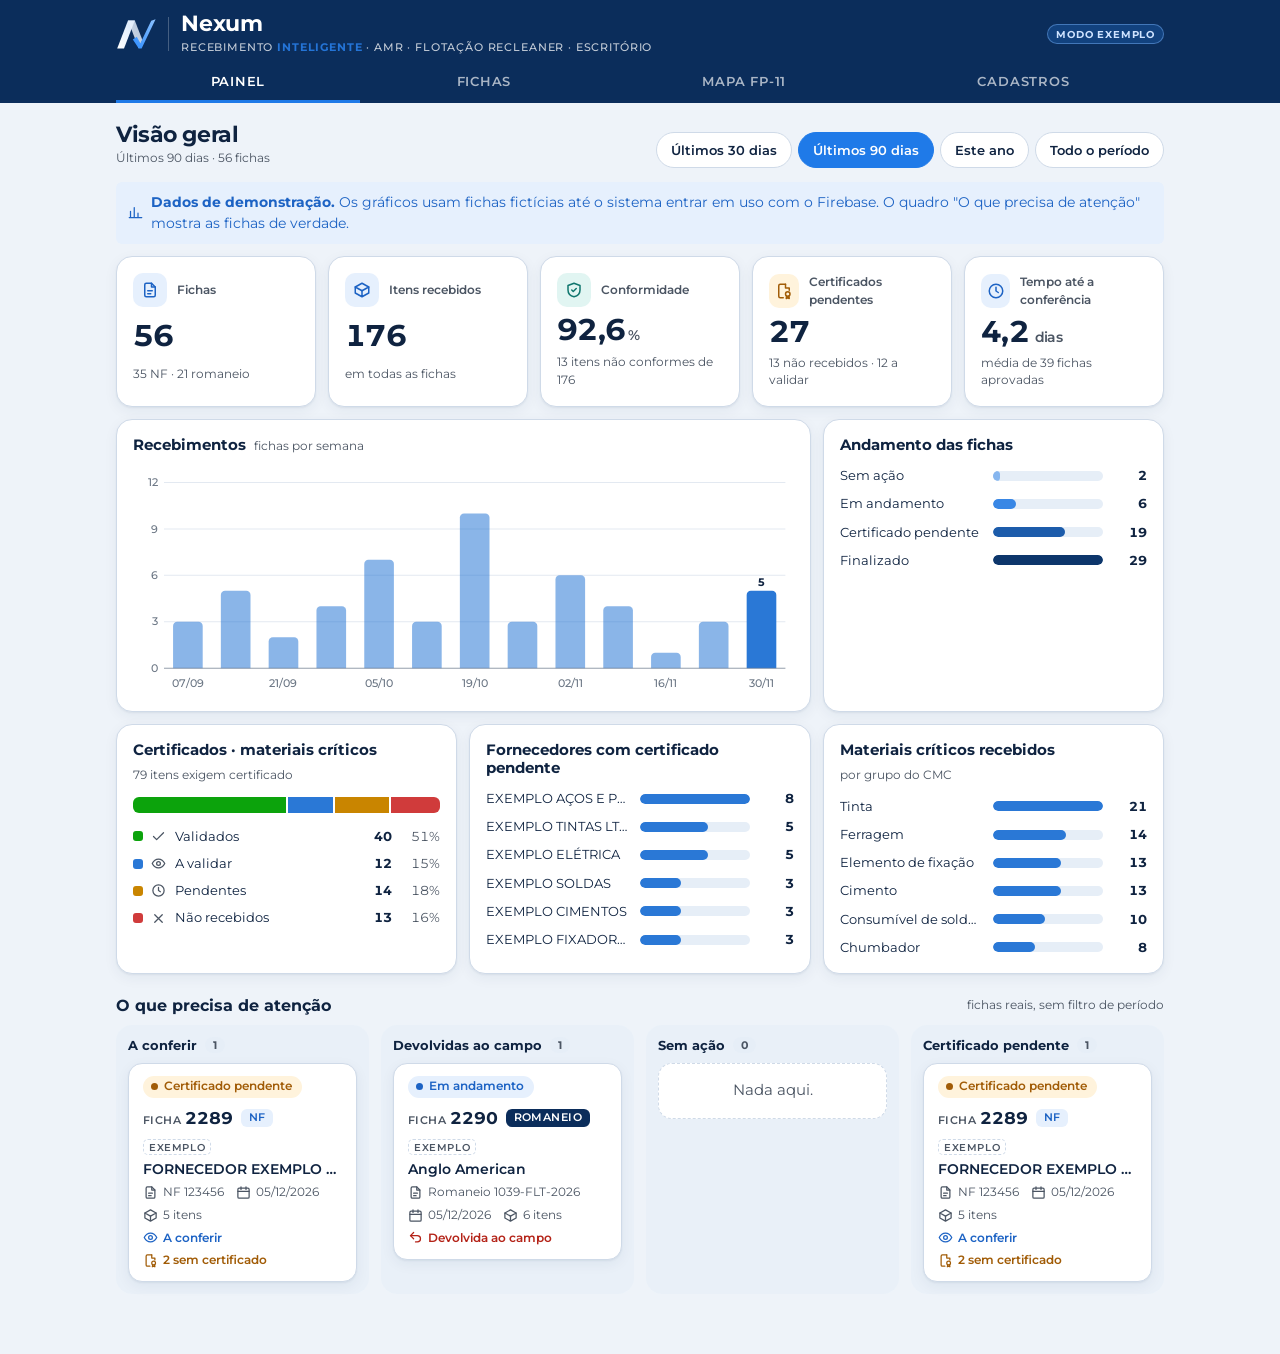
==== commit 292cb340: "Nexum: dashboard de recebimento e qualidade e reformulação visual - Painel com indicadores (fichas, " ====
--- a/recebimento/index.html
+++ b/recebimento/index.html
@@ -127,6 +127,77 @@
 
 .marca{display:flex;align-items:center;gap:12px;min-width:0}
 .marca .nx-mark{width:40px}
+.dash-top{display:flex;align-items:flex-end;justify-content:space-between;gap:12px;flex-wrap:wrap;margin-bottom:14px}
+.dash-t{margin:0;font:700 1.35rem var(--f-display);letter-spacing:-.02em;color:var(--ink)}
+.dash-sub{font-size:.78rem;color:var(--muted)}
+.seg.per button{min-height:36px;padding:6px 14px;border-radius:999px;font-weight:600;font-size:.8rem}
+.seg.per button[aria-pressed="true"]{background:var(--accent);border-color:var(--accent);color:#fff}
+.notice.demo{background:var(--wait-bg);color:var(--wait);margin-bottom:12px;display:flex;gap:8px;align-items:center}
+.kpis{display:grid;grid-template-columns:repeat(5,minmax(0,1fr));gap:12px}
+@media (max-width:1000px){.kpis{grid-template-columns:repeat(3,minmax(0,1fr))}}
+@media (max-width:620px){.kpis{grid-template-columns:repeat(2,minmax(0,1fr))}}
+.kp{background:var(--surface);border:1px solid var(--line);border-radius:16px;padding:16px;box-shadow:var(--shadow);display:grid;gap:8px;text-align:left;font:inherit;color:inherit}
+.kp-h{display:flex;align-items:center;gap:10px;font-size:.76rem;font-weight:600;color:var(--muted)}
+.kp-i{width:34px;height:34px;border-radius:10px;display:grid;place-items:center;background:var(--wait-bg);color:var(--wait)}
+.kp-i .ico{width:18px;height:18px}
+.kp b{font:700 1.85rem var(--f-display);letter-spacing:-.02em;line-height:1;color:var(--ink);font-variant-numeric:tabular-nums}
+.kp b small{font-size:.9rem;font-weight:600;color:var(--muted);margin-left:2px}
+.kp em{font-style:normal;font-size:.74rem;color:var(--muted)}
+.kp.w .kp-i{background:var(--warn-bg);color:var(--warn)} .kp.g .kp-i{background:var(--ok-bg);color:var(--ok)}
+.dgrid{display:grid;grid-template-columns:repeat(3,minmax(0,1fr));gap:12px;margin-top:12px}
+@media (max-width:1000px){.dgrid{grid-template-columns:repeat(2,minmax(0,1fr))}}
+@media (max-width:700px){.dgrid{grid-template-columns:1fr}}
+.panel{background:var(--surface);border:1px solid var(--line);border-radius:16px;padding:16px;box-shadow:var(--shadow);min-width:0}
+.panel.span2{grid-column:span 2}
+@media (max-width:700px){.panel.span2{grid-column:auto}}
+.ph{display:flex;align-items:baseline;gap:8px;flex-wrap:wrap;margin-bottom:12px}
+.ph h3{margin:0;font:700 .92rem var(--f-display);color:var(--ink)}
+.ph-s{font-size:.74rem;color:var(--muted)}
+.viz{--c1:#2a78d6;--o1:#86b6ef;--o2:#3987e5;--o3:#1c5cab;--o4:#0d366b;--s-ok:#0ca30c;--s-prog:#2a78d6;--s-warn:#c98500;--s-crit:#d03b3b;--grid:#e3e9f1;--axis:#6b7684}
+@media (prefers-color-scheme: dark){:root:not([data-theme="light"]) .viz{--c1:#3987e5;--o1:#256abf;--o2:#3987e5;--o3:#6da7ec;--o4:#b7d3f6;--s-prog:#3987e5;--grid:#1d3a62;--axis:#9fb0c6}}
+:root[data-theme="dark"] .viz{--c1:#3987e5;--o1:#256abf;--o2:#3987e5;--o3:#6da7ec;--o4:#b7d3f6;--s-prog:#3987e5;--grid:#1d3a62;--axis:#9fb0c6}
+.ch-svg{width:100%;height:auto;display:block}
+.ch-grid{stroke:var(--grid);stroke-width:1}
+.ch-base{stroke:var(--axis);stroke-width:1;opacity:.6}
+.ch-ax{fill:var(--axis);font:500 10.5px var(--f-body)}
+.ch-val{fill:var(--ink);font:700 11px var(--f-body)}
+.ch-bar{fill:var(--c1);opacity:.55}
+.ch-bar.ult{opacity:1}
+.ch-vazio{color:var(--muted);font-size:.84rem;padding:28px 0;text-align:center}
+.bl{display:grid;gap:9px}
+.bl-r{display:grid;grid-template-columns:minmax(0,1.3fr) minmax(0,1fr) 34px;gap:10px;align-items:center;font-size:.8rem}
+.bl-l{overflow:hidden;text-overflow:ellipsis;white-space:nowrap;color:var(--ink)}
+.bl-t{height:10px;background:var(--surface-2);border-radius:5px;overflow:hidden}
+.bl-t i{display:block;height:100%;background:var(--c1);border-radius:5px}
+.bl-t i.o1{background:var(--o1)} .bl-t i.o2{background:var(--o2)} .bl-t i.o3{background:var(--o3)} .bl-t i.o4{background:var(--o4)}
+.bl-r b{text-align:right;font-variant-numeric:tabular-nums;color:var(--ink)}
+.stk{display:flex;gap:2px;height:16px;border-radius:6px;overflow:hidden;margin-bottom:14px}
+.stk i{display:block;min-width:4px}
+.stk .ok,.lg-s.ok{background:var(--s-ok)} .stk .prog,.lg-s.prog{background:var(--s-prog)} .stk .warn,.lg-s.warn{background:var(--s-warn)} .stk .crit,.lg-s.crit{background:var(--s-crit)}
+.lg{display:grid;gap:8px}
+.lg-r{display:grid;grid-template-columns:10px 16px 1fr auto 40px;gap:8px;align-items:center;font-size:.8rem;color:var(--ink)}
+.lg-s{width:10px;height:10px;border-radius:3px}
+.lg-r .ico{color:var(--muted)}
+.lg-r b{font-variant-numeric:tabular-nums}
+.lg-p{color:var(--muted);text-align:right;font-variant-numeric:tabular-nums}
+.ch-tip{position:fixed;z-index:95;pointer-events:none;background:var(--ink);color:var(--bg);font-size:.78rem;line-height:1.4;padding:7px 10px;border-radius:8px;box-shadow:0 6px 18px rgba(0,0,0,.2);max-width:260px}
+.col h3{margin:0 0 10px;font:700 .82rem var(--f-body);color:var(--ink);display:flex;gap:8px;align-items:center;text-transform:none;letter-spacing:0}
+.col h3 .cnt{font:700 .7rem var(--f-body);background:var(--surface-2);color:var(--muted);border-radius:999px;padding:1px 8px}
+.col .list{display:grid;gap:8px}
+.col{background:color-mix(in srgb,var(--surface-2) 55%,transparent);border-radius:16px;padding:12px;min-width:0}
+.col .fc{flex-direction:column-reverse;gap:8px;padding:12px 14px;min-width:0}
+.col .fc-r{justify-items:start}
+.col .fc-l{width:100%}
+.tbl-f{border-radius:14px;box-shadow:var(--shadow)}
+table.ft{border-collapse:collapse;width:100%;min-width:900px;font-size:.84rem}
+table.ft th{background:var(--surface-2);color:var(--muted);font:700 .7rem var(--f-body);letter-spacing:.05em;text-transform:uppercase;text-align:left;padding:10px 12px;white-space:nowrap}
+table.ft td{padding:11px 12px;border-top:1px solid var(--line);vertical-align:middle}
+table.ft tbody tr{cursor:pointer}
+table.ft tbody tr:hover td{background:var(--surface-2)}
+table.ft .n{font-weight:700;color:var(--ink);font-variant-numeric:tabular-nums}
+table.ft .s{color:var(--muted);font-size:.78rem}
+table.ft .al{display:flex;gap:10px;flex-wrap:wrap;font-size:.76rem;font-weight:600}
+table.ft .al span{display:inline-flex;gap:4px;align-items:center}
 /* cadastros */
 .cad{display:grid;grid-template-columns:minmax(0,1fr) minmax(0,1.3fr);gap:14px;align-items:start}
 @media (max-width:860px){.cad{grid-template-columns:1fr}}
@@ -158,9 +229,20 @@
 
 <main class="wrap">
   <section id="v-painel">
+    <div class="dash-top">
+      <div><h2 class="dash-t">Visão geral</h2><span class="dash-sub" id="dashSub"></span></div>
+      <div class="seg per" id="per" role="group" aria-label="Período"></div>
+    </div>
+    <div class="notice demo" id="dashDemo" hidden></div>
     <div class="kpis" id="kpis"></div>
-    <div class="flow"><span>Fluxo:</span><span class="pill sem_acao">Sem ação</span><i>→</i><span class="pill em_andamento">Em andamento</span><i>→</i><span class="pill cert_pendente">Certificado pendente</span><i>→</i><span class="pill finalizado">Finalizado</span></div>
-    <h2 class="sec">O que precisa de atenção</h2>
+    <div class="dgrid" id="dgrid">
+      <div class="panel span2"><div class="ph"><h3>Recebimentos</h3><span class="ph-s" id="semSub"></span></div><div id="chSem"></div></div>
+      <div class="panel"><div class="ph"><h3>Andamento das fichas</h3></div><div id="chFunil"></div></div>
+      <div class="panel"><div class="ph"><h3>Certificados · materiais críticos</h3><span class="ph-s" id="certSub"></span></div><div id="chCert"></div></div>
+      <div class="panel"><div class="ph"><h3>Fornecedores com certificado pendente</h3></div><div id="chForn"></div></div>
+      <div class="panel"><div class="ph"><h3>Materiais críticos recebidos</h3><span class="ph-s">por grupo do CMC</span></div><div id="chCmc"></div></div>
+    </div>
+    <div class="sec-h"><h2>O que precisa de atenção</h2><span class="grow"></span><span class="dash-sub">fichas reais, sem filtro de período</span></div>
     <div class="cols" id="cols"></div>
   </section>
 
@@ -170,7 +252,7 @@
       <select id="fTipo" aria-label="Tipo"><option value="">NF e romaneio</option><option value="NF">Só nota fiscal</option><option value="ROM">Só romaneio Anglo</option></select>
     </div>
     <div class="chips" id="chips"></div>
-    <div class="grid-cards" id="lista"></div>
+    <div class="tbl-wrap tbl-f"><table class="ft" id="lista"></table></div>
   </section>
 
   <section id="v-mapa" hidden>
@@ -340,6 +422,8 @@
 <script src="assets/ficha-pdf.js"></script>
 <script src="assets/exemplo-docs.js"></script>
 <script src="assets/dados.js"></script>
+<script src="assets/ui.js"></script>
+<script src="assets/dashboard.js"></script>
 <script src="assets/atualizacao.js"></script>
 <script src="assets/diligenciamento.js"></script>
 <script>
@@ -354,34 +438,50 @@
 document.querySelectorAll(".tab").forEach(t=>t.onclick=()=>show(t.dataset.v));
 
 function docTxt(f){return f.tipo==="ROM"?"Romaneio "+(f.romaneio||"—"):"NF "+(f.nf||"—")+" · "+(f.fornecedor||"—")}
-function confPill(f){if(f.status==="sem_acao")return"";const c=A.conf(f).situacao;return c==="devolvida"?'<span class="pill bad">Devolvida</span>':c==="pendente"?'<span class="pill em_andamento" style="background:transparent;border:1px solid currentColor">A conferir</span>':""}
-function card(f){
-  const its=A.itensValidos(f).length,pend=A.pendencias(f);
-  return `<button class="card ${f.status}" type="button" data-id="${f.id}">
-    <div class="top"><span class="num">${f.numero}</span><span class="pill ${f.tipo}">${A.TIPOS[f.tipo].curto}</span><span class="pill ${f.status}">${A.STATUS[f.status].rotulo}</span>${confPill(f)}${f.exemplo?'<span class="pill warn">Exemplo</span>':""}</div>
-    <div class="meta">${esc(docTxt(f))}</div>
-    <div class="meta">${A.fmtData(f.dataRecebimento)} · ${its} ${its===1?"item":"itens"}${pend.includes("não conformidade")?' · <span style="color:var(--bad);font-weight:600">NC</span>':""}${f.status!=="finalizado"&&pend.includes("certificado")?' · <span style="color:var(--warn);font-weight:600">sem certificado</span>':""}</div>
-  </button>`;
-}
-function bind(root){root.querySelectorAll(".card[data-id]").forEach(c=>c.onclick=()=>abrir(fichas.find(f=>f.id===c.dataset.id)))}
-
-/* painel */
+function card(f){return NXUI.fichaCard(A,f,{mostrarConferencia:true})}
+function bind(root){root.querySelectorAll("[data-id]").forEach(c=>c.onclick=()=>abrir(fichas.find(f=>f.id===c.dataset.id)))}
+
+/* painel / dashboard */
+let periodo="90";try{periodo=localStorage.getItem("nx_periodo")||"90"}catch(e){}
+NXDASH.tooltip($("v-painel"));
 function renderPainel(){
-  const c=s=>fichas.filter(f=>f.status===s).length;
-  const nNF=fichas.filter(f=>f.tipo==="NF").length;
-  $("kpis").innerHTML=`<button class="k" data-s="todas"><b>${fichas.length}</b><span>Fichas</span><em>${nNF} NF · ${fichas.length-nNF} romaneio</em></button>`+
-    A.ORDEM_STATUS.map(s=>`<button class="k ${s}" data-s="${s}"><b>${c(s)}</b><span>${A.STATUS[s].rotulo}</span><em>${A.STATUS[s].dica}</em></button>`).join("");
-  $("kpis").querySelectorAll(".k").forEach(b=>b.onclick=()=>{fStatus=b.dataset.s;show("fichas");renderLista()});
-  const grupo=(s)=>{const l=fichas.filter(f=>f.status===s).sort((a,b)=>(a.dataRecebimento||"").localeCompare(b.dataRecebimento||""));
-    return `<div class="col"><h3><span class="pill ${s}">${A.STATUS[s].rotulo}</span>${l.length}</h3><div class="list">${l.length?l.slice(0,8).map(card).join(""):`<div class="empty" style="padding:16px">Nada aqui.</div>`}</div></div>`};
-  const col=(titulo,pill,l)=>`<div class="col"><h3>${pill}${l.length}</h3><div class="list">${l.length?l.slice(0,8).map(card).join(""):`<div class="empty" style="padding:16px">Nada aqui.</div>`}</div></div>`;
+  $("per").innerHTML=Object.entries(NXDASH.PER).map(([k,l])=>`<button type="button" data-p="${k}" aria-pressed="${k===periodo}">${l}</button>`).join("");
+  $("per").querySelectorAll("[data-p]").forEach(b=>b.onclick=()=>{periodo=b.dataset.p;try{localStorage.setItem("nx_periodo",periodo)}catch(e){}renderPainel()});
+  const reais=fichas.filter(f=>!f.exemplo);
+  const usarDemo=A.store.modo==="exemplo"&&reais.length<5;
+  const base=(usarDemo?NXDASH.demo(A):fichas).filter(f=>NXDASH.noPeriodo(f,periodo));
+  $("dashDemo").hidden=!usarDemo;
+  if(usarDemo)$("dashDemo").innerHTML=NXUI.icon("chart")+"<span><b>Dados de demonstração.</b> Os gráficos usam fichas fictícias até o sistema entrar em uso com o Firebase. O quadro \"O que precisa de atenção\" mostra as fichas de verdade.</span>";
+  $("dashSub").textContent=NXDASH.PER[periodo]+" · "+base.length+" "+(base.length===1?"ficha":"fichas");
+  const m=NXDASH.metricas(A,base);
+  const kp=(cls,ic,tit,val,sub,s)=>`<button class="kp ${cls}" type="button" ${s?`data-s="${s}"`:""}><span class="kp-h"><span class="kp-i">${NXUI.icon(ic)}</span>${tit}</span><b>${val}</b><em>${sub}</em></button>`;
+  $("kpis").innerHTML=[
+    kp("","doc","Fichas",m.fichas,`${m.nf} NF · ${m.rom} romaneio`,"todas"),
+    kp("","box","Itens recebidos",m.itens.toLocaleString("pt-BR"),"em todas as fichas"),
+    kp("g","shield","Conformidade",m.conf===null?"—":`${(m.conf*100).toFixed(1).replace(".",",")}<small>%</small>`,m.inspecionados?`${m.nc} ${m.nc===1?"item não conforme":"itens não conformes"} de ${m.inspecionados}`:"sem inspeções"),
+    kp("w","cert","Certificados pendentes",m.cert.pendente+m.cert.naorec,`${m.cert.naorec} não recebidos · ${m.cert.avalidar} a validar`,"cert_pendente"),
+    kp("","clock","Tempo até a conferência",m.tm===null?"—":`${m.tm.toFixed(1).replace(".",",")}<small> dias</small>`,m.nTempos?`média de ${m.nTempos} fichas aprovadas`:"nenhuma aprovada")
+  ].join("");
+  if(!usarDemo)$("kpis").querySelectorAll("[data-s]").forEach(b=>b.onclick=()=>{fStatus=b.dataset.s;show("fichas");renderLista()});
+  const serie=NXDASH.serieTempo(base,periodo);
+  $("semSub").textContent=serie.length&&serie[0].mensal?"fichas por mês":"fichas por semana";
+  NXDASH.barrasTempo($("chSem"),serie);
+  NXDASH.listaBarras($("chFunil"),A.ORDEM_STATUS.map((s,i)=>[A.STATUS[s].rotulo,m.porStatus[s],"o"+(i+1)]),{unid:"fichas"});
+  $("certSub").textContent=m.critTotal?`${m.critTotal} itens exigem certificado`:"";
+  NXDASH.certChart($("chCert"),m.cert,m.critTotal);
+  NXDASH.listaBarras($("chForn"),Object.entries(m.porForn).sort((a,b)=>b[1]-a[1]).slice(0,6),{unid:"itens sem certificado",vazio:"Nenhum fornecedor com pendência no período."});
+  NXDASH.listaBarras($("chCmc"),Object.entries(m.porCmc).sort((a,b)=>b[1]-a[1]),{unid:"itens",vazio:"Nenhum material crítico no período."});
+  $("dgrid").classList.add("viz");
+  /* quadro de atenção (fichas reais) */
+  const col=(tit,l)=>`<div class="col"><h3>${tit}<span class="cnt">${l.length}</span></h3><div class="list">${l.length?l.slice(0,6).map(card).join(""):`<div class="empty" style="padding:16px">Nada aqui.</div>`}</div></div>`;
   const aConf=fichas.filter(f=>f.status!=="sem_acao"&&f.status!=="finalizado"&&A.conf(f).situacao==="pendente");
   const devol=fichas.filter(f=>A.conf(f).situacao==="devolvida");
-  $("cols").innerHTML=col("",'<span class="pill em_andamento">A conferir</span>',aConf)+col("",'<span class="pill bad">Devolvidas ao campo</span>',devol)+grupo("sem_acao")+grupo("cert_pendente");
+  const ord=l=>l.sort((a,b)=>(a.dataRecebimento||"").localeCompare(b.dataRecebimento||""));
+  $("cols").innerHTML=col("A conferir",ord(aConf))+col("Devolvidas ao campo",ord(devol))+col("Sem ação",ord(fichas.filter(f=>f.status==="sem_acao")))+col("Certificado pendente",ord(fichas.filter(f=>f.status==="cert_pendente")));
   bind($("cols"));
 }
 
-/* fichas */
+/* fichas (tabela) */
 const CHIPS={todas:"Todas",...Object.fromEntries(A.ORDEM_STATUS.map(s=>[s,A.STATUS[s].rotulo]))};
 function renderLista(){
   $("chips").innerHTML=Object.entries(CHIPS).map(([k,l])=>`<button class="chip" aria-pressed="${k===fStatus}" data-k="${k}">${l}</button>`).join("");
@@ -389,7 +489,15 @@
   const q=A.norm($("q").value),t=$("fTipo").value;
   const l=fichas.filter(f=>(fStatus==="todas"||f.status===fStatus)&&(!t||f.tipo===t)&&(!q||A.norm([f.numero,f.nf,f.romaneio,f.fornecedor,...(f.itens||[]).flatMap(i=>[i.tag,i.descricao,i.certificado])].join(" ")).includes(q)))
     .sort((a,b)=>b.numero-a.numero);
-  $("lista").innerHTML=l.length?l.map(card).join(""):`<div class="empty" style="grid-column:1/-1"><strong>Nenhuma ficha encontrada</strong>Ajuste a busca ou os filtros.</div>`;
+  const I=NXUI.icon;
+  $("lista").innerHTML=`<thead><tr><th>Ficha</th><th>Tipo</th><th>Documento</th><th>Fornecedor</th><th>Recebimento</th><th>Itens</th><th>Pendências</th><th>Status</th></tr></thead><tbody>${l.length?l.map(f=>{
+    const p=A.pendencias(f),c=A.conf(f),al=[];
+    if(c.situacao==="devolvida")al.push(`<span style="color:var(--bad)">${I("undo")}Devolvida</span>`);
+    else if(f.status!=="sem_acao"&&f.status!=="finalizado"&&c.situacao==="pendente")al.push(`<span style="color:var(--wait)">${I("eye")}A conferir</span>`);
+    if(f.status!=="finalizado"&&p.includes("certificado"))al.push(`<span style="color:var(--warn)">${I("cert")}${A.semCertificado(f).length} sem cert.</span>`);
+    if(p.includes("validar certificado"))al.push(`<span style="color:var(--wait)">${I("check")}Validar cert.</span>`);
+    if(p.includes("não conformidade"))al.push(`<span style="color:var(--bad)">${I("alert")}NC</span>`);
+    return `<tr data-id="${f.id}"><td class="n">${f.numero}${f.exemplo?' <span class="ex">exemplo</span>':""}</td><td><span class="pill ${f.tipo}">${f.tipo==="ROM"?"ROMANEIO":"NF"}</span></td><td>${esc(f.tipo==="ROM"?f.romaneio:f.nf)}</td><td>${esc(f.tipo==="ROM"?"Anglo American":f.fornecedor)}</td><td class="s">${A.fmtData(f.dataRecebimento)}</td><td>${A.itensValidos(f).length}</td><td><div class="al">${al.join("")||'<span class="s">—</span>'}</div></td><td><span class="pill ${f.status}">${A.STATUS[f.status].rotulo}</span></td></tr>`}).join(""):`<tr><td colspan="8" style="padding:28px;text-align:center;color:var(--muted)">Nenhuma ficha encontrada. Ajuste a busca ou os filtros.</td></tr>`}</tbody>`;
   bind($("lista"));
 }
 $("q").oninput=renderLista;$("fTipo").onchange=renderLista;
--- a/recebimento/assets/base.css
+++ b/recebimento/assets/base.css
@@ -3,9 +3,11 @@
   --bg:#eef3f9; --surface:#ffffff; --surface-2:#e6eef7; --line:#cfdae8;
   --ink:#0f2340; --muted:#4b5563; --accent:#1f7ae8; --accent-ink:#ffffff; --hl:#2d8cff;
   --head:#0b2d5b; --head-ink:#ffffff; --head-line:rgba(255,255,255,.24);
-  --ok:#1f7a4a; --ok-bg:#dcf1e5; --warn:#94650a; --warn-bg:#fbefd2;
-  --bad:#b4342a; --bad-bg:#f8dedb; --wait:#1f5fae; --wait-bg:#dde9f8;
-  --idle:#5d6672; --idle-bg:#e5e9ee;
+  --ok:#0f766e; --ok-bg:#e1f5f2; --warn:#a15c07; --warn-bg:#fff3dc;
+  --bad:#b42318; --bad-bg:#fdecea; --wait:#1d63c4; --wait-bg:#e6f0fd;
+  --idle:#526070; --idle-bg:#edf1f6;
+  --shadow:0 1px 2px rgba(11,45,91,.06),0 4px 14px rgba(11,45,91,.06);
+  --shadow-h:0 2px 4px rgba(11,45,91,.08),0 10px 26px rgba(11,45,91,.12);
   --f-display:"Montserrat","Segoe UI",system-ui,-apple-system,sans-serif;
   --f-body:"Montserrat","Segoe UI",system-ui,-apple-system,sans-serif;
   --f-mono:"IBM Plex Mono",ui-monospace,Menlo,Consolas,monospace;
@@ -14,14 +16,14 @@
   --bg:#071629; --surface:#0d223f; --surface-2:#132e54; --line:#1f3e68;
   --ink:#e6eef7; --muted:#a3b3c8; --accent:#2d8cff; --accent-ink:#ffffff; --hl:#7db8ff;
   --head:#061a35; --head-ink:#ffffff;
-  --ok:#6fd39c; --ok-bg:#12341f; --warn:#f0c463; --warn-bg:#3a2e12;
-  --bad:#ff8f84; --bad-bg:#3d1c1a; --wait:#8fc0ff; --wait-bg:#132f55; --idle:#aab4c0; --idle-bg:#1c2b40; color-scheme:dark}}
+  --ok:#5fd4c4; --ok-bg:#0f3532; --warn:#f6c15b; --warn-bg:#3a2b0c;
+  --bad:#ff8a7f; --bad-bg:#3d1714; --wait:#8cc1ff; --wait-bg:#12305a; --idle:#a8b5c6; --idle-bg:#18293f; --shadow:0 1px 2px rgba(0,0,0,.3),0 4px 14px rgba(0,0,0,.25); --shadow-h:0 2px 4px rgba(0,0,0,.35),0 10px 26px rgba(0,0,0,.35); color-scheme:dark}}
 :root[data-theme="dark"]{
   --bg:#071629; --surface:#0d223f; --surface-2:#132e54; --line:#1f3e68;
   --ink:#e6eef7; --muted:#a3b3c8; --accent:#2d8cff; --accent-ink:#ffffff; --hl:#7db8ff;
   --head:#061a35; --head-ink:#ffffff;
-  --ok:#6fd39c; --ok-bg:#12341f; --warn:#f0c463; --warn-bg:#3a2e12;
-  --bad:#ff8f84; --bad-bg:#3d1c1a; --wait:#8fc0ff; --wait-bg:#132f55; --idle:#aab4c0; --idle-bg:#1c2b40; color-scheme:dark}
+  --ok:#5fd4c4; --ok-bg:#0f3532; --warn:#f6c15b; --warn-bg:#3a2b0c;
+  --bad:#ff8a7f; --bad-bg:#3d1714; --wait:#8cc1ff; --wait-bg:#12305a; --idle:#a8b5c6; --idle-bg:#18293f; --shadow:0 1px 2px rgba(0,0,0,.3),0 4px 14px rgba(0,0,0,.25); --shadow-h:0 2px 4px rgba(0,0,0,.35),0 10px 26px rgba(0,0,0,.35); color-scheme:dark}
 *{box-sizing:border-box}
 html{-webkit-text-size-adjust:100%}
 body{margin:0;background:var(--bg);color:var(--ink);font-family:var(--f-body);font-size:14.5px;line-height:1.5}
@@ -51,10 +53,13 @@
 .f{display:grid;gap:4px;min-width:0}
 .f label,.lbl{font-size:.72rem;font-weight:600;text-transform:uppercase;letter-spacing:.06em;color:var(--muted)}
 .code{font-family:var(--f-mono);font-size:.78rem;color:var(--muted);font-variant-numeric:tabular-nums}
-.pill{display:inline-block;font-size:.7rem;font-weight:600;letter-spacing:.04em;text-transform:uppercase;padding:3px 8px;border-radius:4px;white-space:nowrap}
+.pill{display:inline-flex;align-items:center;gap:6px;font:600 .72rem/1.35 var(--f-body);padding:3px 10px 3px 8px;border-radius:999px;white-space:nowrap;background:var(--idle-bg);color:var(--idle)}
+.pill::before{content:"";width:7px;height:7px;border-radius:50%;background:currentColor;flex:0 0 auto}
+.pill.NF::before,.pill.ROM::before,.pill.plain::before{display:none}
+.pill.NF,.pill.ROM{padding:2px 8px;border-radius:6px;font-size:.66rem;letter-spacing:.04em}
 .pill.sem_acao{background:var(--idle-bg);color:var(--idle)} .pill.em_andamento{background:var(--wait-bg);color:var(--wait)}
 .pill.cert_pendente{background:var(--warn-bg);color:var(--warn)} .pill.finalizado{background:var(--ok-bg);color:var(--ok)}
-.pill.NF{background:var(--surface-2);color:var(--ink)} .pill.ROM{background:var(--ink);color:var(--bg)}
+.pill.NF{background:var(--wait-bg);color:var(--wait)} .pill.ROM{background:var(--head);color:#fff}
 .pill.bad{background:var(--bad-bg);color:var(--bad)} .pill.warn{background:var(--warn-bg);color:var(--warn)}
 .empty{background:var(--surface);border:1px dashed var(--line);border-radius:8px;padding:26px 20px;text-align:center;color:var(--muted);display:grid;gap:10px;justify-items:center}
 .empty strong{color:var(--ink)}
@@ -75,3 +80,28 @@
 .wm-tag{color:var(--hl)}
 .btn.primary{box-shadow:0 4px 14px rgba(31,122,232,.28)}
 input,select,textarea{border-radius:8px}
+
+/* ---------- componentes Nexum ---------- */
+.ex{font:600 .62rem var(--f-body);letter-spacing:.06em;text-transform:uppercase;color:var(--muted);border:1px dashed var(--line);border-radius:5px;padding:1px 5px}
+.ico{width:15px;height:15px;flex:0 0 auto;stroke:currentColor;fill:none;stroke-width:2;stroke-linecap:round;stroke-linejoin:round}
+.fc{display:flex;gap:12px;align-items:flex-start;width:100%;text-align:left;font:inherit;color:inherit;cursor:pointer;background:var(--surface);border:1px solid var(--line);border-radius:14px;padding:14px 16px;box-shadow:var(--shadow);transition:box-shadow .15s,border-color .15s,transform .15s}
+.fc:hover{box-shadow:var(--shadow-h);border-color:color-mix(in srgb,var(--accent) 35%,var(--line))}
+.fc-l{flex:1;min-width:0;display:grid;gap:4px}
+.fc-num{display:flex;align-items:center;gap:8px;flex-wrap:wrap;font-weight:700;font-size:1.05rem;color:var(--ink);font-variant-numeric:tabular-nums}
+.fc-num .lbl-n{font-size:.68rem;font-weight:600;color:var(--muted);letter-spacing:.04em}
+.fc-doc{font-weight:600;font-size:.86rem;color:var(--ink);overflow:hidden;text-overflow:ellipsis;white-space:nowrap}
+.fc-meta{display:flex;flex-wrap:wrap;gap:4px 12px;font-size:.78rem;color:var(--muted)}
+.fc-meta span{display:inline-flex;align-items:center;gap:5px}
+.fc-alert{display:flex;flex-wrap:wrap;gap:4px 12px;font-size:.76rem;font-weight:600}
+.fc-alert span{display:inline-flex;align-items:center;gap:5px}
+.fc-alert .w{color:var(--warn)} .fc-alert .b{color:var(--bad)} .fc-alert .i{color:var(--wait)}
+.fc-r{flex:0 0 auto;display:grid;justify-items:end;gap:6px}
+.lista-g{background:var(--surface);border:1px solid var(--line);border-radius:14px;box-shadow:var(--shadow);overflow:hidden}
+.lista-g .fc{border:0;border-radius:0;box-shadow:none;border-bottom:1px solid var(--line)}
+.lista-g .fc:last-child{border-bottom:0}
+.lista-g .fc:hover{background:var(--surface-2)}
+.sec-h{display:flex;align-items:center;gap:8px;margin:22px 0 10px}
+.sec-h h2{margin:0;font:700 1rem var(--f-display);color:var(--ink)}
+.sec-h .cnt{font:700 .72rem var(--f-body);background:var(--surface-2);color:var(--muted);border-radius:999px;padding:2px 8px}
+.sec-h .grow{flex:1}
+.empty{border-radius:14px}
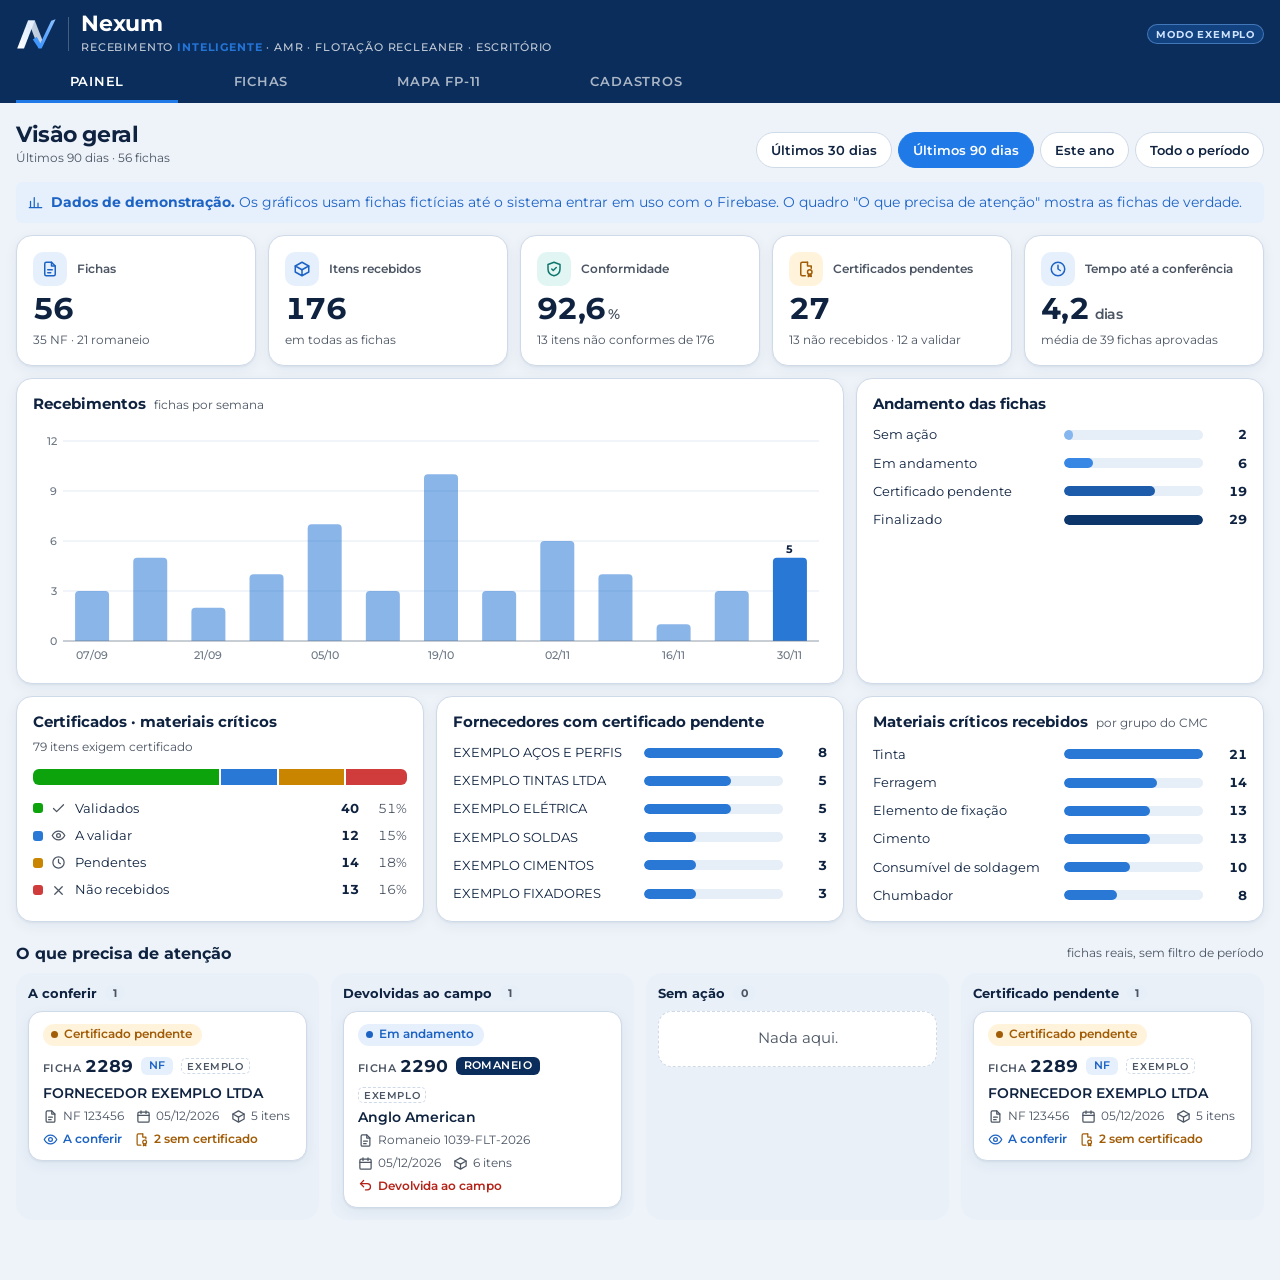
==== commit 5d813bd8: "Nexum: escritório ocupa a largura do monitor; gráfico se adapta à largura Co-Authored-By: Claude Opu" ====
--- a/recebimento/index.html
+++ b/recebimento/index.html
@@ -11,6 +11,8 @@
 <style>
 /* Painel do escritório: abas no cabeçalho; indicadores por status; fichas em cartões; mapa FP-11 em tabela rolável; cadastros em colunas */
 html{padding-top:env(safe-area-inset-top,0px)}
+.wrap{max-width:1560px}
+.tabs{max-width:720px}
 main{padding-block:18px 60px}
 .kpis{display:grid;grid-template-columns:repeat(5,1fr);gap:10px}
 @media (max-width:760px){.kpis{grid-template-columns:repeat(2,1fr)}.kpis .k:first-child{grid-column:1/-1}}
@@ -444,6 +446,7 @@
 /* painel / dashboard */
 let periodo="90";try{periodo=localStorage.getItem("nx_periodo")||"90"}catch(e){}
 NXDASH.tooltip($("v-painel"));
+let rszT;window.addEventListener("resize",()=>{clearTimeout(rszT);rszT=setTimeout(()=>{if(!$("v-painel").hidden)renderPainel()},200)});
 function renderPainel(){
   $("per").innerHTML=Object.entries(NXDASH.PER).map(([k,l])=>`<button type="button" data-p="${k}" aria-pressed="${k===periodo}">${l}</button>`).join("");
   $("per").querySelectorAll("[data-p]").forEach(b=>b.onclick=()=>{periodo=b.dataset.p;try{localStorage.setItem("nx_periodo",periodo)}catch(e){}renderPainel()});
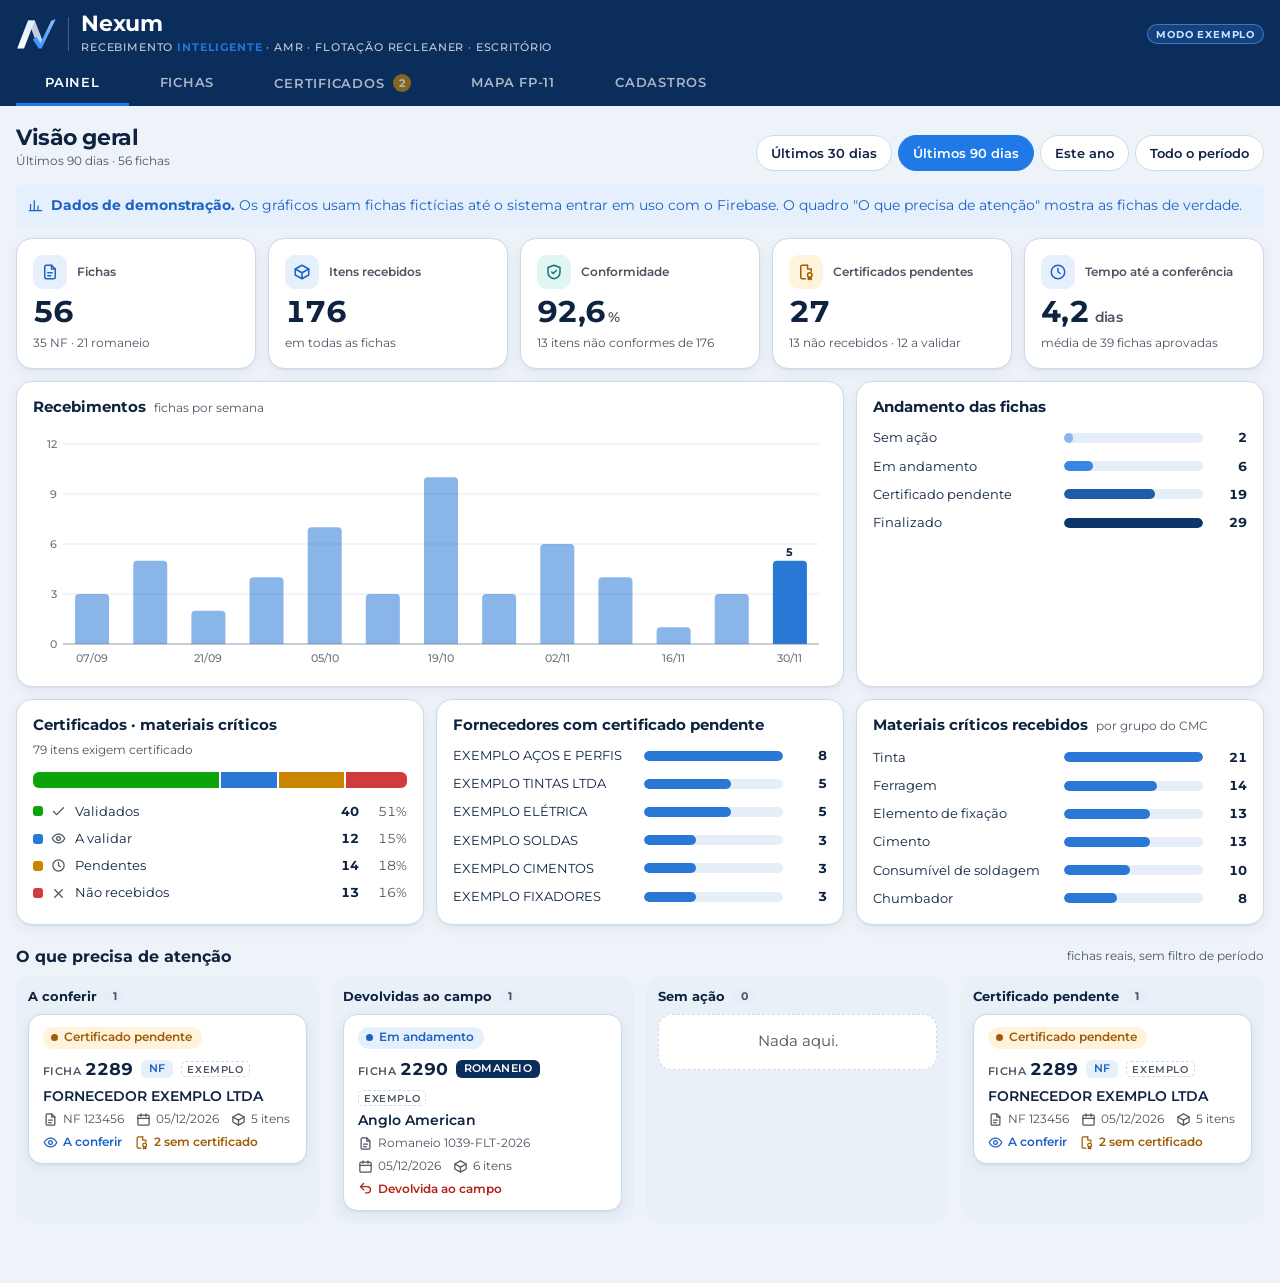
==== commit f3b5fa89: "Nexum: aba Certificados (anexar pelo PC/celular, Sem certificado, status automático) Co-Authored-By:" ====
--- a/recebimento/index.html
+++ b/recebimento/index.html
@@ -191,6 +191,12 @@
 .col .fc-r{justify-items:start}
 .col .fc-l{width:100%}
 .tbl-f{border-radius:14px;box-shadow:var(--shadow)}
+.tab-n{display:inline-grid;place-items:center;min-width:18px;height:18px;padding:0 5px;margin-left:4px;border-radius:999px;background:#c98500;color:#fff;font:700 .68rem var(--f-body);vertical-align:1px}
+table.ct tbody tr{cursor:default}
+table.ct td.it{max-width:340px}
+table.ct .cn{display:flex;gap:6px;align-items:center;flex-wrap:wrap}
+table.ct .cn input{width:150px;padding:6px 8px;font-size:.82rem}
+table.ct .acts{display:flex;gap:6px;flex-wrap:wrap;justify-content:flex-end}
 table.ft{border-collapse:collapse;width:100%;min-width:900px;font-size:.84rem}
 table.ft th{background:var(--surface-2);color:var(--muted);font:700 .7rem var(--f-body);letter-spacing:.05em;text-transform:uppercase;text-align:left;padding:10px 12px;white-space:nowrap}
 table.ft td{padding:11px 12px;border-top:1px solid var(--line);vertical-align:middle}
@@ -223,6 +229,7 @@
     <nav class="tabs" role="tablist">
       <button class="tab" role="tab" data-v="painel" aria-selected="true">Painel</button>
       <button class="tab" role="tab" data-v="fichas" aria-selected="false">Fichas</button>
+      <button class="tab" role="tab" data-v="certs" aria-selected="false">Certificados <span class="tab-n" id="tabCertN" hidden></span></button>
       <button class="tab" role="tab" data-v="mapa" aria-selected="false">Mapa FP-11</button>
       <button class="tab" role="tab" data-v="cadastros" aria-selected="false">Cadastros</button>
     </nav>
@@ -255,6 +262,16 @@
     </div>
     <div class="chips" id="chips"></div>
     <div class="tbl-wrap tbl-f"><table class="ft" id="lista"></table></div>
+  </section>
+
+  <section id="v-certs" hidden>
+    <div class="sec-h" style="margin-bottom:10px"><div><h2 style="margin:0;font:700 1.15rem var(--f-head)">Certificados</h2><p class="hint" style="margin:2px 0 0">Itens que exigem certificado (CMC). Ao anexar, a pendência sai sozinha e a ficha e o relatório se atualizam.</p></div></div>
+    <div class="filters">
+      <input id="qCert" type="search" placeholder="Buscar ficha, NF, fornecedor, item, TAG, nº do certificado…" aria-label="Buscar certificados">
+    </div>
+    <div class="chips" id="chipsCert"></div>
+    <div class="tbl-wrap tbl-f"><table class="ft ct" id="tCert"></table></div>
+    <input type="file" id="certFile" accept="image/*,application/pdf" multiple hidden>
   </section>
 
   <section id="v-mapa" hidden>
@@ -436,7 +453,7 @@
 function toast(t,bad){const e=$("toast");e.textContent=t;e.className="toast"+(bad?" bad":"");e.hidden=false;clearTimeout(toast.t);toast.t=setTimeout(()=>e.hidden=true,3200)}
 
 /* abas */
-function show(v){document.querySelectorAll(".tab").forEach(t=>t.setAttribute("aria-selected",t.dataset.v===v));["painel","fichas","mapa","cadastros"].forEach(x=>$("v-"+x).hidden=x!==v)}
+function show(v){document.querySelectorAll(".tab").forEach(t=>t.setAttribute("aria-selected",t.dataset.v===v));["painel","fichas","certs","mapa","cadastros"].forEach(x=>$("v-"+x).hidden=x!==v);if(v==="certs")renderCerts()}
 document.querySelectorAll(".tab").forEach(t=>t.onclick=()=>show(t.dataset.v));
 
 function docTxt(f){return f.tipo==="ROM"?"Romaneio "+(f.romaneio||"—"):"NF "+(f.nf||"—")+" · "+(f.fornecedor||"—")}
@@ -650,7 +667,8 @@
   $("vTabs").innerHTML=`<div class="seg" style="width:100%">${tabs.map(([k,l,a])=>`<button type="button" data-vt="${k}" aria-pressed="${k===vTab}">${l} (${a.length})</button>`).join("")}</div>`;
   $("vTabs").querySelectorAll("[data-vt]").forEach(b=>b.onclick=()=>{vTab=b.dataset.vt;vIdx=0;renderViewer()});
   const arr=vTab==="cert"?certs:docs,cur=arr[vIdx];
-  $("vStage").innerHTML=cur?(cur.img?`<img src="${cur.img}" alt="${esc(cur.nome||"Documento")}">`:`<div class="none">Arquivo PDF: ${esc(cur.nome||"")}<br>A visualização de PDF entra na etapa 3.</div>`):`<div class="none">${vTab==="cert"?"Nenhum certificado anexado.":"Nenhuma foto do documento."}<br>Se faltar, devolva ao campo pedindo a foto.</div>`;
+  $("vStage").innerHTML=cur?(cur.img?`<img src="${cur.img}" alt="${esc(cur.nome||"Documento")}">`:`<div class="none">Arquivo PDF: ${esc(cur.nome||"")}<br>${cur.data?'<button class="btn small" type="button" id="vPdfAbrir">Abrir PDF</button>':"Arquivo registrado só pelo nome."}</div>`):`<div class="none">${vTab==="cert"?"Nenhum certificado anexado.":"Nenhuma foto do documento."}<br>Se faltar, devolva ao campo pedindo a foto.</div>`;
+  const vpa=$("vPdfAbrir");if(vpa)vpa.onclick=e=>{e.stopPropagation();abrirArquivo(cur)};
   $("vStage").onclick=()=>{if(cur&&cur.img){$("lbImg").src=cur.img;$("lb").classList.remove("zoom");$("lb").hidden=false}};
   $("vThumbs").innerHTML=arr.length>1?arr.map((a,i)=>`<button type="button" data-vi="${i}" aria-pressed="${i===vIdx}" aria-label="Página ${i+1}">${a.img?`<img src="${a.img}" alt="">`:'<span class="code" style="display:grid;place-items:center;width:58px;height:58px">PDF</span>'}</button>`).join(""):"";
   $("vThumbs").querySelectorAll("[data-vi]").forEach(b=>b.onclick=()=>{vIdx=+b.dataset.vi;renderViewer()});
@@ -660,7 +678,7 @@
 document.addEventListener("keydown",e=>{if(e.key==="Escape"&&!$("lb").hidden){$("lb").hidden=true;e.stopImmediatePropagation()}},true);
 
 /* conferência */
-const ACOES={enviada:"Enviada pelo campo",reenviada:"Reenviada corrigida pelo campo",aprovada:"Conferência aprovada",devolvida:"Devolvida ao campo como inconforme",anexos:"Documentos anexados",cert_vinculado:"Certificado vinculado",cert_validado:"Certificado validado",cert_nao_recebido:"Certificado não recebido (informado pelo campo)",email:"Cobrança de certificado enviada"};
+const ACOES={enviada:"Enviada pelo campo",reenviada:"Reenviada corrigida pelo campo",aprovada:"Conferência aprovada",devolvida:"Devolvida ao campo como inconforme",anexos:"Documentos anexados",cert_vinculado:"Certificado vinculado",cert_validado:"Certificado validado",cert_nao_recebido:"Sem certificado (informado pelo campo)",cert_recebido:"Certificado recebido (anexado depois)",email:"Cobrança de certificado enviada"};
 function renderConf(){
   const c=A.conf(ed);
   $("dConf").className="pill "+(c.situacao==="aprovada"?"finalizado":c.situacao==="devolvida"?"bad":"em_andamento");
@@ -756,7 +774,63 @@
   catch(e){$("dlTRes").textContent="Erro: "+(e.message||e)}
 };
 
-function renderTudo(){renderPainel();renderLista();renderMapa();renderCad();if(ed)avisos()}
+/* aba Certificados */
+let fCert="pendente",certAlvo=null;
+const SIT_CERT={pendente:["Pendente – Certificado","cert_pendente"],recebido:["Recebido · a validar","em_andamento"],validado:["Recebido · validado","finalizado"]};
+function linhasCert(){
+  return fichas.filter(f=>f.tipo==="NF").flatMap(f=>A.itensValidos(f).map(it=>({f,it,idx:f.itens.indexOf(it),sit:A.certSituacao(f,it)}))).filter(x=>x.sit!=="nao_exige"&&(A.exigeCert(x.f,x.it)||A.temCert(x.it)))
+    .sort((a,b)=>({pendente:0,recebido:1,validado:2}[a.sit]-{pendente:0,recebido:1,validado:2}[b.sit])||b.f.numero-a.f.numero||a.idx-b.idx);
+}
+function abrirArquivo(a){
+  if(a.img){$("lbImg").src=a.img;$("lb").classList.remove("zoom");$("lb").hidden=false;return}
+  if(a.data){try{const b=atob(a.data.split(",")[1]),u=new Uint8Array(b.length);for(let i=0;i<b.length;i++)u[i]=b.charCodeAt(i);window.open(URL.createObjectURL(new Blob([u],{type:"application/pdf"})),"_blank")}catch(e){toast("Não consegui abrir o PDF.",true)}return}
+  toast("Este PDF foi registrado só pelo nome (sem o arquivo).",true);
+}
+function renderCerts(){
+  const todas=linhasCert(),n={pendente:0,recebido:0,validado:0};todas.forEach(x=>n[x.sit]++);
+  $("tabCertN").hidden=!n.pendente;$("tabCertN").textContent=n.pendente;
+  if($("v-certs").hidden)return;
+  $("chipsCert").innerHTML=[["pendente","Pendentes"],["recebido","A validar"],["validado","Validados"],["todos","Todos"]].map(([k,l])=>`<button class="chip" type="button" data-k="${k}" aria-pressed="${k===fCert}">${l} · ${k==="todos"?todas.length:n[k]}</button>`).join("");
+  $("chipsCert").querySelectorAll(".chip").forEach(c=>c.onclick=()=>{fCert=c.dataset.k;renderCerts()});
+  const q=A.norm($("qCert").value||"");
+  const ls=todas.filter(x=>(fCert==="todos"||x.sit===fCert)&&(!q||A.norm([x.f.numero,x.f.nf,x.f.fornecedor,x.it.descricao,x.it.tag,x.it.codigo,x.it.certificado].join(" ")).includes(q)));
+  const vazio={pendente:"Nenhum certificado pendente. Tudo em dia.",recebido:"Nenhum certificado aguardando validação.",validado:"Nenhum certificado validado ainda.",todos:"Nenhum item que exija certificado."}[fCert];
+  $("tCert").innerHTML=`<thead><tr><th>Ficha</th><th>NF · Fornecedor</th><th>Item</th><th>Certificado</th><th>Situação</th><th style="text-align:right">Ações</th></tr></thead><tbody>${ls.length?ls.map(x=>{
+    const anx=(x.f.anexos?.cert||[]).map((a,k)=>({a,k})).filter(y=>y.a.item===x.idx);
+    const [rot,cls]=SIT_CERT[x.sit],key=x.f.id+"|"+x.idx;
+    const sem=x.it.certStatus==="nao_recebido"&&x.sit==="pendente";
+    return `<tr data-key="${esc(key)}">
+      <td><span class="n">${x.f.numero}</span><div class="s">${A.fmtData(x.f.dataRecebimento)}</div></td>
+      <td>NF ${esc(x.f.nf||"—")}<div class="s">${esc(x.f.fornecedor||"—")}</div></td>
+      <td class="it"><b>Item ${x.idx+1}</b> · ${esc(x.it.descricao)}<div class="s">${[x.it.tag,x.it.codigo,A.fmtQtd(x.it.qtd)+" "+(x.it.und||"")].filter(Boolean).map(esc).join(" · ")}</div></td>
+      <td>${x.sit==="pendente"?`<div class="cn"><input data-num placeholder="Nº (opcional)" aria-label="Número do certificado"></div>${sem?'<div class="s">Campo marcou “Sem certificado”</div>':""}`:`<b>${esc(x.it.certificado||"RECEBIDO")}</b>${anx.length?`<div class="s">${anx.length} arquivo(s)</div>`:""}`}</td>
+      <td><span class="pill ${cls}">${rot}</span></td>
+      <td><div class="acts">${x.sit==="pendente"?`<button class="btn small primary" type="button" data-anexar>Anexar arquivo</button><button class="btn small" type="button" data-reg title="Registrar só o número, sem arquivo">Só o nº</button>`:""}${anx.length?`<button class="btn small" type="button" data-ver="${anx[0].k}">Ver</button>`:""}${x.sit==="recebido"?`<button class="btn small" type="button" data-validar>Validar</button>`:""}<button class="btn small ghost" type="button" data-ficha>Ficha</button></div></td></tr>`}).join(""):`<tr><td colspan="6" class="hint" style="padding:22px 12px">${vazio}</td></tr>`}</tbody>`;
+  $("tCert").querySelectorAll("tbody tr[data-key]").forEach(tr=>{
+    const [id,ix]=tr.dataset.key.split("|"),f=fichas.find(z=>z.id===id),idx=+ix;
+    const num=()=>tr.querySelector("[data-num]")?.value.trim()||"";
+    tr.querySelector("[data-anexar]")?.addEventListener("click",()=>{certAlvo={id,idx,numero:num()};$("certFile").click()});
+    tr.querySelector("[data-reg]")?.addEventListener("click",async()=>{const n=num();if(!n){toast("Digite o número do certificado ou use Anexar arquivo.",true);tr.querySelector("[data-num]").focus();return}await salvarCert(f,idx,{numero:n,anexos:[]})});
+    tr.querySelector("[data-ver]")?.addEventListener("click",e=>abrirArquivo(f.anexos.cert[+e.currentTarget.dataset.ver]));
+    tr.querySelector("[data-validar]")?.addEventListener("click",async()=>{const g=JSON.parse(JSON.stringify(f));g.itens[idx].certValidado=true;try{await A.store.salvar(A.registrar(g,"cert_validado",{por:"Qualidade",itensTxt:String(idx+1)}));toast(`Certificado do item ${idx+1} (ficha ${f.numero}) validado`)}catch(e){toast(e.message,true)}});
+    tr.querySelector("[data-ficha]").addEventListener("click",()=>abrir(f));
+  });
+}
+async function salvarCert(f,idx,d){
+  try{const g=A.anexarCertificado(f,idx,d,"Qualidade");await A.store.salvar(g);
+    toast(`Certificado do item ${idx+1} anexado · ficha ${f.numero}${g.status!==f.status?" agora "+A.STATUS[g.status].rotulo:""}`)}catch(e){toast(e.message||"Não foi possível salvar.",true)}
+}
+function lerArquivos(files){return Promise.all([...files].map(file=>new Promise(res=>{
+  if(file.type==="application/pdf"){if(file.size>2.5e6){toast(`PDF ${file.name} muito grande (${(file.size/1e6).toFixed(1)} MB). Use até 2,5 MB.`,true);return res(null)}const fr=new FileReader();fr.onload=()=>res({nome:file.name,pdf:true,data:fr.result});fr.readAsDataURL(file);return}
+  const img=new Image(),url=URL.createObjectURL(file);img.onerror=()=>res(null);
+  img.onload=()=>{const s=Math.min(1,1400/Math.max(img.width,img.height)),c=document.createElement("canvas");c.width=Math.round(img.width*s);c.height=Math.round(img.height*s);c.getContext("2d").drawImage(img,0,0,c.width,c.height);URL.revokeObjectURL(url);res({nome:file.name,img:c.toDataURL("image/jpeg",.7)})};img.src=url;
+}))).then(a=>a.filter(Boolean))}
+$("certFile").onchange=async e=>{const files=e.target.files;if(!certAlvo||!files.length)return;const alvo=certAlvo;certAlvo=null;
+  const anexos=await lerArquivos(files);e.target.value="";if(!anexos.length)return;
+  const f=fichas.find(z=>z.id===alvo.id);if(f)await salvarCert(f,alvo.idx,{numero:alvo.numero,anexos})};
+$("qCert").addEventListener("input",renderCerts);
+
+function renderTudo(){renderPainel();renderLista();renderCerts();renderMapa();renderCad();if(ed)avisos()}
 $("badgeDemo").hidden=A.store.modo!=="exemplo";
 A.cadastros.ouvir(c=>{cad=c;renderCad();if(ed)avisos()});
 A.store.ouvir(l=>{fichas=l;renderTudo()});
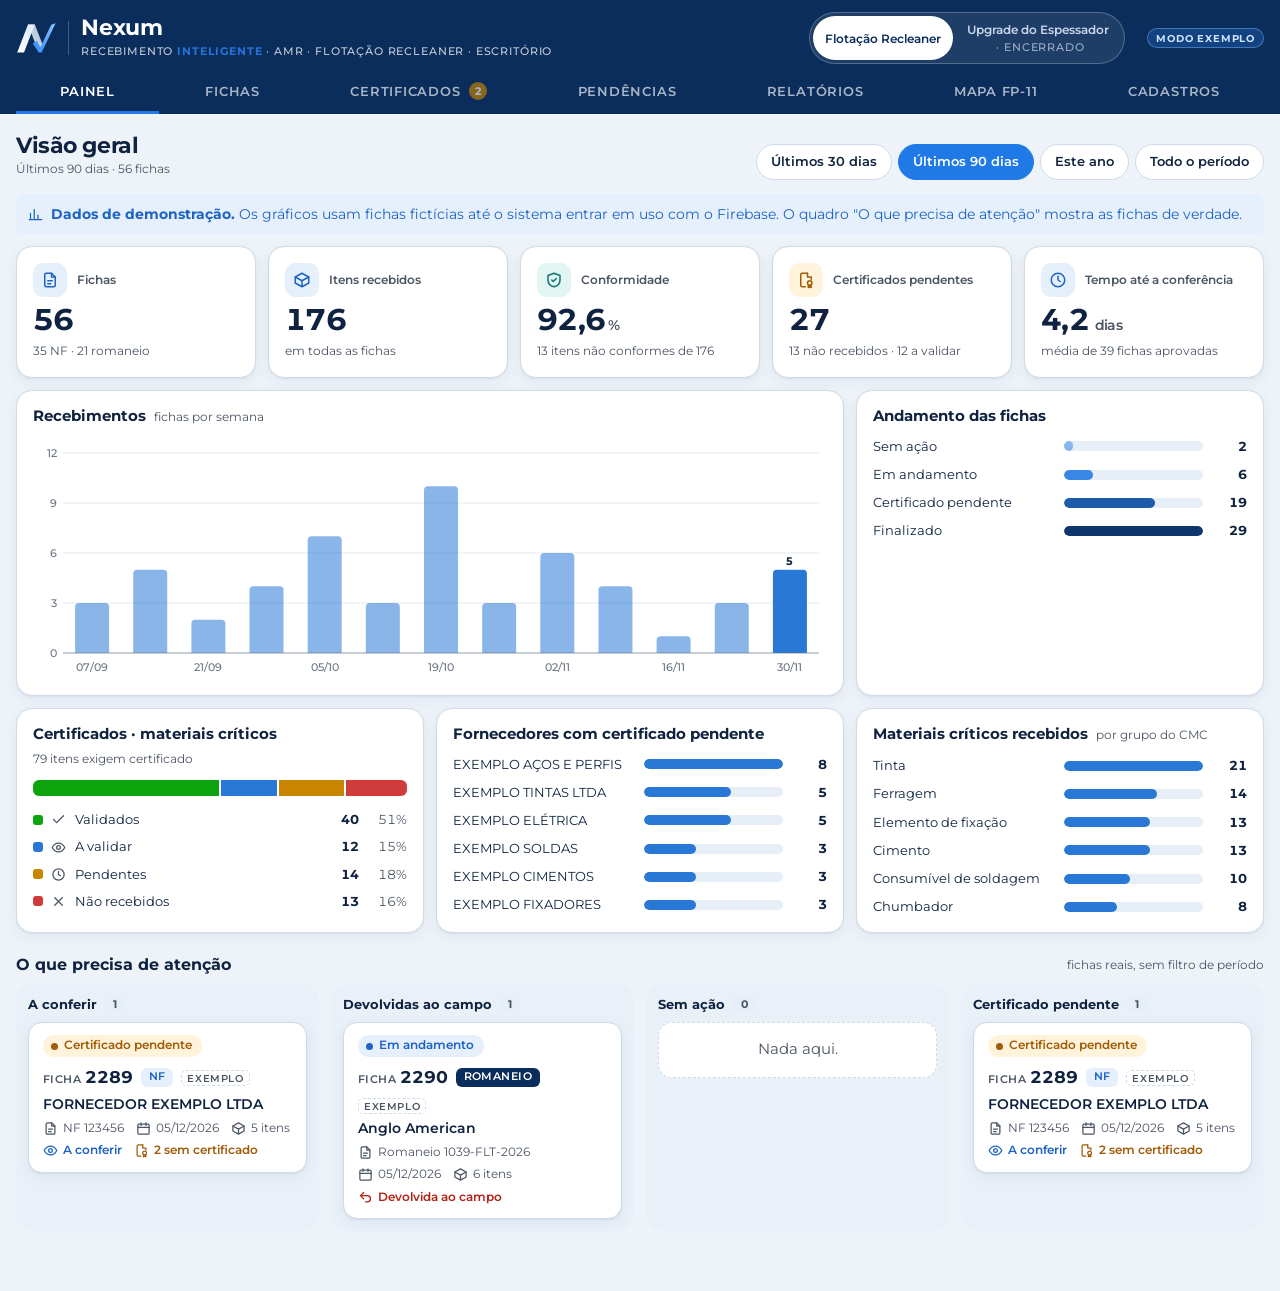
==== commit 5b44ff40: "Nexum: contratos separados, importador FP-11 com preenchimento automático, pendências, relatórios e " ====
--- a/recebimento/index.html
+++ b/recebimento/index.html
@@ -12,7 +12,7 @@
 /* Painel do escritório: abas no cabeçalho; indicadores por status; fichas em cartões; mapa FP-11 em tabela rolável; cadastros em colunas */
 html{padding-top:env(safe-area-inset-top,0px)}
 .wrap{max-width:1560px}
-.tabs{max-width:720px}
+.tabs{max-width:none}
 main{padding-block:18px 60px}
 .kpis{display:grid;grid-template-columns:repeat(5,1fr);gap:10px}
 @media (max-width:760px){.kpis{grid-template-columns:repeat(2,1fr)}.kpis .k:first-child{grid-column:1/-1}}
@@ -193,6 +193,31 @@
 .tbl-f{border-radius:14px;box-shadow:var(--shadow)}
 .tab-n{display:inline-grid;place-items:center;min-width:18px;height:18px;padding:0 5px;margin-left:4px;border-radius:999px;background:#c98500;color:#fff;font:700 .68rem var(--f-body);vertical-align:1px}
 table.ct tbody tr{cursor:default}
+.ctrsel{display:flex;gap:2px;padding:3px;border-radius:999px;background:rgba(255,255,255,.08);border:1px solid var(--head-line);margin-right:10px}
+.ctrsel button{border:0;background:none;color:#c9d6e8;font:600 .78rem var(--f-body);padding:6px 12px;border-radius:999px;cursor:pointer;white-space:nowrap}
+.ctrsel button[aria-pressed="true"]{background:#fff;color:#0b2d5b}
+.ctrsel button small{font-weight:500;opacity:.75;margin-left:4px}
+@media (max-width:900px){.ctrsel button small{display:none}}
+.ro-note{margin:14px 0 12px;background:#eef3fa;border:1px solid #c9d8ee;color:#1c3b66;border-radius:10px;padding:10px 14px;font-size:.86rem}
+body.ro #btnSalvar,body.ro #btnExcluir,body.ro #btnAprovar,body.ro #btnDevolver,body.ro #cobBox,body.ro #btnAddIt,body.ro [data-anexar],body.ro [data-reg],body.ro [data-validar],body.ro #btnAutoFill,body.ro [data-conf-auto],body.ro [data-cancelar],body.ro #pendBulk{display:none!important}
+.mais{display:flex;justify-content:center;gap:10px;align-items:center;padding:12px 0;color:var(--muted);font-size:.82rem}
+.mais:empty{display:none}
+.pcards{display:grid;grid-template-columns:repeat(auto-fit,minmax(200px,1fr));gap:10px;margin:4px 0 14px}
+.pcard{border:1px solid var(--line);background:var(--surface);border-radius:12px;padding:12px 14px;display:grid;gap:2px}
+.pcard b{font:700 1.5rem var(--f-display);color:var(--ink)}
+.pcard span{font-size:.8rem;color:var(--muted)}
+.pcard.w b{color:#c98500}.pcard.i b{color:#2a78d6}
+.bulk{display:flex;gap:10px;align-items:center;flex-wrap:wrap;margin:-4px 0 10px;font-size:.84rem;color:var(--muted)}
+.tagauto{display:inline-block;font:600 .68rem var(--f-body);letter-spacing:.03em;padding:2px 7px;border-radius:999px;background:#e6f0fc;color:#1c5cab}
+.tagfalta{display:inline-block;font:600 .68rem var(--f-body);letter-spacing:.03em;padding:2px 7px;border-radius:999px;background:#fdf1dc;color:#8a5a00}
+.rels{display:grid;grid-template-columns:repeat(auto-fit,minmax(300px,1fr));gap:14px;align-items:start}
+.rel{display:grid;gap:8px}
+.rel h4{margin:0}
+.rel .btn{justify-self:start}
+.row2{display:grid;grid-template-columns:1fr 1fr;gap:8px}
+.imp-res{display:grid;gap:8px;margin-top:6px}
+.imp-c{border:1px solid var(--line);border-radius:10px;padding:10px 12px;display:grid;gap:4px;font-size:.84rem}
+.imp-c b{font-size:.92rem}
 table.ct td.it{max-width:340px}
 table.ct .cn{display:flex;gap:6px;align-items:center;flex-wrap:wrap}
 table.ct .cn input{width:150px;padding:6px 8px;font-size:.82rem}
@@ -223,13 +248,16 @@
   <div class="wrap">
     <div class="hbar">
       <div class="grow marca"><svg class="nx-mark" aria-hidden="true" xmlns="http://www.w3.org/2000/svg" viewBox="0 0 100 80"><defs><linearGradient id="ofa" x1="0" y1="1" x2="1" y2="0"><stop offset="0" stop-color="#ffffff"/><stop offset="1" stop-color="#d6e6fa"/></linearGradient><linearGradient id="ofb" x1="0" y1="1" x2="1" y2="0"><stop offset="0" stop-color="#2D8CFF"/><stop offset="1" stop-color="#8CC2FF"/></linearGradient></defs><path fill="url(#ofa)" d="M3 76 30 6h17L20 76z"/><path fill="url(#ofa)" opacity=".82" d="M30 6h17l19 49-9 21z"/><path fill="url(#ofb)" d="M42 54 57 76h7L99 3 88 7 61 63 52 47z"/></svg>
-<span style="width:1px;height:34px;background:var(--head-line)"></span><div><h1 class="wm">Nexum</h1><small>Recebimento <span class="wm-tag" style="font-weight:700">inteligente</span> · AMR · Flotação Recleaner · Escritório</small></div></div>
+<span style="width:1px;height:34px;background:var(--head-line)"></span><div><h1 class="wm">Nexum</h1><small>Recebimento <span class="wm-tag" style="font-weight:700">inteligente</span> · AMR · <span id="hdCtr">Flotação Recleaner</span> · Escritório</small></div></div>
+      <div class="ctrsel" id="ctrSel" role="group" aria-label="Contrato"></div>
       <span class="badge-demo" id="badgeDemo">Modo exemplo</span>
     </div>
     <nav class="tabs" role="tablist">
       <button class="tab" role="tab" data-v="painel" aria-selected="true">Painel</button>
       <button class="tab" role="tab" data-v="fichas" aria-selected="false">Fichas</button>
       <button class="tab" role="tab" data-v="certs" aria-selected="false">Certificados <span class="tab-n" id="tabCertN" hidden></span></button>
+      <button class="tab" role="tab" data-v="pend" aria-selected="false">Pendências <span class="tab-n" id="tabPendN" hidden></span></button>
+      <button class="tab" role="tab" data-v="rel" aria-selected="false">Relatórios</button>
       <button class="tab" role="tab" data-v="mapa" aria-selected="false">Mapa FP-11</button>
       <button class="tab" role="tab" data-v="cadastros" aria-selected="false">Cadastros</button>
     </nav>
@@ -237,6 +265,7 @@
 </header>
 
 <main class="wrap">
+  <div class="notice ro-note" id="roNote" hidden></div>
   <section id="v-painel">
     <div class="dash-top">
       <div><h2 class="dash-t">Visão geral</h2><span class="dash-sub" id="dashSub"></span></div>
@@ -262,30 +291,66 @@
     </div>
     <div class="chips" id="chips"></div>
     <div class="tbl-wrap tbl-f"><table class="ft" id="lista"></table></div>
+    <div class="mais" id="listaMais"></div>
   </section>
 
   <section id="v-certs" hidden>
-    <div class="sec-h" style="margin-bottom:10px"><div><h2 style="margin:0;font:700 1.15rem var(--f-head)">Certificados</h2><p class="hint" style="margin:2px 0 0">Itens que exigem certificado (CMC). Ao anexar, a pendência sai sozinha e a ficha e o relatório se atualizam.</p></div></div>
+    <div class="sec-h" style="margin-bottom:10px"><div><h2 style="margin:0;font:700 1.15rem var(--f-display)">Certificados</h2><p class="hint" style="margin:2px 0 0">Itens que exigem certificado (CMC). Ao anexar, a pendência sai sozinha e a ficha e o relatório se atualizam.</p></div></div>
     <div class="filters">
       <input id="qCert" type="search" placeholder="Buscar ficha, NF, fornecedor, item, TAG, nº do certificado…" aria-label="Buscar certificados">
     </div>
     <div class="chips" id="chipsCert"></div>
     <div class="tbl-wrap tbl-f"><table class="ft ct" id="tCert"></table></div>
+    <div class="mais" id="certMais"></div>
     <input type="file" id="certFile" accept="image/*,application/pdf" multiple hidden>
+  </section>
+
+  <section id="v-pend" hidden>
+    <div class="sec-h" style="margin-bottom:10px"><div><h2 class="dash-t">Pendências de dados</h2><p class="hint" style="margin:2px 0 0">O Nexum procura informações faltantes e preenche sozinho o que dá para deduzir dos outros registros. Cada preenchimento fica marcado para revisão.</p></div>
+      <button class="btn" type="button" id="btnAutoFill">Preencher automaticamente agora</button></div>
+    <div class="pcards" id="pendCards"></div>
+    <div class="filters"><input id="qPend" type="search" placeholder="Buscar ficha, campo, regra…" aria-label="Buscar pendências"></div>
+    <div class="chips" id="chipsPend"></div>
+    <div class="bulk" id="pendBulk" hidden></div>
+    <div class="tbl-wrap tbl-f"><table class="ft ct" id="tPend"></table></div>
+    <div class="mais" id="pendMais"></div>
+  </section>
+
+  <section id="v-rel" hidden>
+    <div class="sec-h" style="margin-bottom:12px"><div><h2 class="dash-t">Relatórios</h2><p class="hint" style="margin:2px 0 0">Gerados na hora, direto dos registros do contrato <b id="relCtr"></b>. Nada é montado à mão.</p></div></div>
+    <div class="rels">
+      <div class="box rel"><h4>Mapa de recebimento (FP-11)</h4><p class="hint">Uma linha por item, no layout do 447.QUA.FP-11. Arquivo Excel (.xlsx).</p>
+        <label class="hint" for="relMapaPer">Período</label><select id="relMapaPer"></select>
+        <button class="btn primary" type="button" id="relMapa">Baixar mapa (.xlsx)</button></div>
+      <div class="box rel"><h4>Fichas FP-01 em lote (PDF)</h4><p class="hint">Todas as fichas do intervalo num único PDF, no modelo 447.OPE.FP-01. Até 150 fichas por vez.</p>
+        <div class="row2"><div><label class="hint" for="relDe">Da ficha</label><input id="relDe" type="number" min="1" inputmode="numeric"></div><div><label class="hint" for="relAte">Até a ficha</label><input id="relAte" type="number" min="1" inputmode="numeric"></div></div>
+        <button class="btn primary" type="button" id="relFichas">Gerar PDF das fichas</button><span class="hint" id="relFichasInfo"></span></div>
+      <div class="box rel"><h4>Pendências (.xlsx)</h4><p class="hint">Certificados pendentes, informações faltantes, preenchimentos automáticos a revisar e números sem ficha, em abas separadas.</p>
+        <button class="btn primary" type="button" id="relPend">Baixar pendências (.xlsx)</button></div>
+      <div class="box rel"><h4>Resumo das fichas (.xlsx)</h4><p class="hint">Uma linha por ficha: documento, fornecedor, data, itens, status, conferência e pendências.</p>
+        <button class="btn primary" type="button" id="relResumo">Baixar resumo (.xlsx)</button></div>
+    </div>
   </section>
 
   <section id="v-mapa" hidden>
     <div class="mapa-head">
       <div class="grow" id="mapaInfo"></div>
       <input id="qMapa" type="search" placeholder="Filtrar o mapa…" style="width:auto;flex:1 1 200px" aria-label="Filtrar o mapa">
-      <button class="btn primary" type="button" id="btnExport">Exportar mapa (Excel)</button>
+      <button class="btn primary" type="button" id="btnExport">Exportar mapa (.xlsx)</button>
     </div>
     <div class="tbl-wrap"><table class="mapa" id="tMapa"></table></div>
+    <div class="mais" id="mapaMais"></div>
   </section>
 
   <section id="v-cadastros" hidden>
     <div class="cad">
       <div class="grp">
+        <div class="box" id="impBox">
+          <h4>Importar histórico (Mapa FP-11)</h4>
+          <p class="hint">Escolha a planilha 447.QUA.FP-11 do computador. O Nexum separa as abas por contrato (Flotação Recleaner e Upgrade do Espessador), monta as fichas, padroniza os dados e preenche o que faltar. A planilha é lida aqui no computador e não é publicada.</p>
+          <div style="display:flex;gap:8px;flex-wrap:wrap"><button class="btn primary" type="button" id="btnImpEscolher">Escolher planilha FP-11</button><input type="file" id="impFile" accept=".xlsx,.xlsm,.xls" hidden></div>
+          <div class="imp-res" id="impRes"></div>
+        </div>
         <div class="box">
           <h4>Numeração das fichas</h4>
           <p class="hint">Sequência única para NF e romaneio Anglo. O app usa o maior entre este número e a última ficha lançada + 1.</p>
@@ -445,15 +510,29 @@
 <script src="assets/dashboard.js"></script>
 <script src="assets/atualizacao.js"></script>
 <script src="assets/diligenciamento.js"></script>
+<script src="assets/importar.js"></script>
 <script>
 (function(){
 const A=window.AMR,$=id=>document.getElementById(id);
 const esc=s=>String(s??"").replace(/[&<>"]/g,c=>({"&":"&amp;","<":"&lt;",">":"&gt;",'"':"&quot;"}[c]));
-let fichas=[],cad=null,fStatus="todas",ed=null,edItens=[];
+let fichas=[],todas=[],lacs=[],cad=null,fStatus="todas",ed=null,edItens=[];
+let ctr="recleaner";try{ctr=localStorage.getItem("nx_ctr")||"recleaner"}catch(e){}if(!A.CONTRATOS[ctr])ctr="recleaner";
+const lim={lista:300,mapa:300,cert:300,pend:300};
+const CT=()=>A.CONTRATOS[ctr];
+function filtrar(){const d=todas.filter(f=>A.ctrDe(f)===ctr);fichas=d.filter(f=>!f.lacuna);lacs=d.filter(f=>f.lacuna&&!f.cancelada)}
+function maisBtn(el,total,k,fn){$(el).innerHTML=total>lim[k]?`Mostrando ${lim[k].toLocaleString("pt-BR")} de ${total.toLocaleString("pt-BR")} · <button class="btn small" type="button">Mostrar mais</button>`:"";const b=$(el).querySelector("button");if(b)b.onclick=()=>{lim[k]+=600;fn()}}
+function renderCtr(){
+  $("ctrSel").innerHTML=Object.values(A.CONTRATOS).map(c=>`<button type="button" data-c="${c.id}" aria-pressed="${c.id===ctr}">${c.nome}${c.ativo?"":"<small>· encerrado</small>"}</button>`).join("");
+  $("ctrSel").querySelectorAll("[data-c]").forEach(b=>b.onclick=()=>{if(b.dataset.c===ctr)return;ctr=b.dataset.c;try{localStorage.setItem("nx_ctr",ctr)}catch(e){}Object.keys(lim).forEach(k=>lim[k]=300);fStatus="todas";filtrar();renderCtr();renderTudo()});
+  $("hdCtr").textContent=CT().nome;document.body.classList.toggle("ro",!CT().ativo);
+  $("roNote").hidden=CT().ativo;
+  if(!CT().ativo)$("roNote").innerHTML=`<b>${esc(CT().nome)} · contrato encerrado.</b> Os registros ficam guardados só para consulta: dá para ver, filtrar, exportar e gerar os relatórios, mas não para lançar ou alterar.`;
+  document.title="Nexum · Escritório · "+CT().nome;
+}
 function toast(t,bad){const e=$("toast");e.textContent=t;e.className="toast"+(bad?" bad":"");e.hidden=false;clearTimeout(toast.t);toast.t=setTimeout(()=>e.hidden=true,3200)}
 
 /* abas */
-function show(v){document.querySelectorAll(".tab").forEach(t=>t.setAttribute("aria-selected",t.dataset.v===v));["painel","fichas","certs","mapa","cadastros"].forEach(x=>$("v-"+x).hidden=x!==v);if(v==="certs")renderCerts()}
+function show(v){document.querySelectorAll(".tab").forEach(t=>t.setAttribute("aria-selected",t.dataset.v===v));["painel","fichas","certs","pend","rel","mapa","cadastros"].forEach(x=>$("v-"+x).hidden=x!==v);if(v==="certs")renderCerts();if(v==="pend")renderPend();if(v==="rel")renderRel();if(v==="mapa")renderMapa();if(v==="painel")renderPainel()}
 document.querySelectorAll(".tab").forEach(t=>t.onclick=()=>show(t.dataset.v));
 
 function docTxt(f){return f.tipo==="ROM"?"Romaneio "+(f.romaneio||"—"):"NF "+(f.nf||"—")+" · "+(f.fornecedor||"—")}
@@ -466,7 +545,8 @@
 let rszT;window.addEventListener("resize",()=>{clearTimeout(rszT);rszT=setTimeout(()=>{if(!$("v-painel").hidden)renderPainel()},200)});
 function renderPainel(){
   $("per").innerHTML=Object.entries(NXDASH.PER).map(([k,l])=>`<button type="button" data-p="${k}" aria-pressed="${k===periodo}">${l}</button>`).join("");
-  $("per").querySelectorAll("[data-p]").forEach(b=>b.onclick=()=>{periodo=b.dataset.p;try{localStorage.setItem("nx_periodo",periodo)}catch(e){}renderPainel()});
+  $("per").querySelectorAll("[data-p]").forEach(b=>b.onclick=()=>{periodo=b.dataset.p;renderPainel.manual=true;try{localStorage.setItem("nx_periodo",periodo)}catch(e){}renderPainel()});
+  if(!CT().ativo&&periodo!=="tudo"&&!renderPainel.manual)periodo="tudo";
   const reais=fichas.filter(f=>!f.exemplo);
   const usarDemo=A.store.modo==="exemplo"&&reais.length<5;
   const base=(usarDemo?NXDASH.demo(A):fichas).filter(f=>NXDASH.noPeriodo(f,periodo));
@@ -509,6 +589,7 @@
   const q=A.norm($("q").value),t=$("fTipo").value;
   const l=fichas.filter(f=>(fStatus==="todas"||f.status===fStatus)&&(!t||f.tipo===t)&&(!q||A.norm([f.numero,f.nf,f.romaneio,f.fornecedor,...(f.itens||[]).flatMap(i=>[i.tag,i.descricao,i.certificado])].join(" ")).includes(q)))
     .sort((a,b)=>b.numero-a.numero);
+  const total=l.length;l.splice(lim.lista);
   const I=NXUI.icon;
   $("lista").innerHTML=`<thead><tr><th>Ficha</th><th>Tipo</th><th>Documento</th><th>Fornecedor</th><th>Recebimento</th><th>Itens</th><th>Pendências</th><th>Status</th></tr></thead><tbody>${l.length?l.map(f=>{
     const p=A.pendencias(f),c=A.conf(f),al=[];
@@ -518,25 +599,54 @@
     if(p.includes("validar certificado"))al.push(`<span style="color:var(--wait)">${I("check")}Validar cert.</span>`);
     if(p.includes("não conformidade"))al.push(`<span style="color:var(--bad)">${I("alert")}NC</span>`);
     return `<tr data-id="${f.id}"><td class="n">${f.numero}${f.exemplo?' <span class="ex">exemplo</span>':""}</td><td><span class="pill ${f.tipo}">${f.tipo==="ROM"?"ROMANEIO":"NF"}</span></td><td>${esc(f.tipo==="ROM"?f.romaneio:f.nf)}</td><td>${esc(f.tipo==="ROM"?"Anglo American":f.fornecedor)}</td><td class="s">${A.fmtData(f.dataRecebimento)}</td><td>${A.itensValidos(f).length}</td><td><div class="al">${al.join("")||'<span class="s">—</span>'}</div></td><td><span class="pill ${f.status}">${A.STATUS[f.status].rotulo}</span></td></tr>`}).join(""):`<tr><td colspan="8" style="padding:28px;text-align:center;color:var(--muted)">Nenhuma ficha encontrada. Ajuste a busca ou os filtros.</td></tr>`}</tbody>`;
-  bind($("lista"));
+  bind($("lista"));maisBtn("listaMais",total,"lista",renderLista);
 }
 $("q").oninput=renderLista;$("fTipo").onchange=renderLista;
 
 /* mapa */
 function renderMapa(){
+  if($("v-mapa").hidden)return;
   const q=A.norm($("qMapa").value);
-  const linhas=A.linhasMapa(fichas).filter(r=>!q||A.norm(r.join(" ")).includes(q));
-  $("mapaInfo").textContent=`${linhas.length} linhas · ${A.DOC_MAPA} · uma linha por item, gerada das fichas`;
+  const todasL=A.linhasMapa(fichas).filter(r=>!q||A.norm(r.join(" ")).includes(q)),linhas=todasL.slice(0,lim.mapa);
+  $("mapaInfo").textContent=`${todasL.length.toLocaleString("pt-BR")} linhas · ${A.DOC_MAPA} · ${CT().nome} · uma linha por item, gerada das fichas`;
   $("tMapa").innerHTML=`<thead><tr>${A.COLS_MAPA.map(c=>`<th>${c}</th>`).join("")}</tr></thead><tbody>${linhas.map(r=>`<tr>${r.map((v,i)=>`<td${i===3?' class="d"':""}>${esc(v)}</td>`).join("")}</tr>`).join("")||`<tr><td colspan="15" style="padding:20px;color:var(--muted)">Nenhuma linha.</td></tr>`}</tbody>`;
-}
-$("qMapa").oninput=renderMapa;
-$("btnExport").onclick=async()=>{
-  const nome=`${A.DOC_MAPA} - Mapa Recebimento de Materiais ${A.hoje()}.csv`,dados=A.csvMapa(fichas);
-  const dl=window.claude&&window.claude.use?await window.claude.use("downloads").catch(()=>null):null;
-  if(dl){try{await dl.save({filename:nome,data:dados});toast("Mapa exportado")}catch(e){if(e&&e.code!=="declined")toast("Não foi possível exportar.",true)}return}
-  const a=document.createElement("a");a.href=URL.createObjectURL(new Blob([dados],{type:"text/csv;charset=utf-8"}));
-  a.download=nome;document.body.appendChild(a);a.click();
-  setTimeout(()=>{URL.revokeObjectURL(a.href);a.remove()},500);toast("Mapa exportado");
+  maisBtn("mapaMais",todasL.length,"mapa",renderMapa);
+}
+$("qMapa").oninput=()=>{lim.mapa=300;renderMapa()};
+
+/* ---------- Excel (.xlsx) ---------- */
+function dataXL(iso){if(!iso)return "";const [y,m,d]=String(iso).slice(0,10).split("-").map(Number);return y?new Date(y,m-1,d):""}
+const semAcentoArq=n=>String(n).normalize("NFD").replace(/[\u0300-\u036f]/g,"").replace(/[\\/:*?"<>|]+/g,"-");
+function baixarXlsx(wb,nome){
+  nome=semAcentoArq(nome);
+  try{const buf=window.XLSX.write(wb,{bookType:"xlsx",type:"array",compression:true,cellDates:true});
+    const a=document.createElement("a");a.href=URL.createObjectURL(new Blob([buf],{type:"application/vnd.openxmlformats-officedocument.spreadsheetml.sheet"}));
+    a.download=nome;document.body.appendChild(a);a.click();setTimeout(()=>{URL.revokeObjectURL(a.href);a.remove()},1500);toast("Arquivo gerado: "+nome)}
+  catch(e){console.error(e);toast("Não consegui gerar o Excel: "+(e.message||e),true)}
+}
+function abaMapa(lista,ctrObj){
+  const X=window.XLSX,linhas=[];
+  A.linhasMapa(lista).forEach(r=>{const o=r.slice();const q=Number(String(o[9]).replace(/\./g,"").replace(",","."));if(o[9]!==""&&isFinite(q))o[9]=q;const n=Number(o[1]);if(isFinite(n))o[1]=n;if(o[2]!==""&&isFinite(Number(o[2])))o[2]=Number(o[2]);linhas.push(o)});
+  const datas=new Map();lista.forEach(f=>datas.set(String(f.numero),f.dataRecebimento));
+  linhas.forEach(o=>{o[10]=dataXL(datas.get(String(o[1])))||""});
+  const topo=[[`MAPA - RECEBIMENTO DE MATERIAIS · ${A.DOC_MAPA} · ${ctrObj.projeto}`],[`Data de atualização: ${A.fmtData(A.hoje())}`,"","","",`Gerado pelo Nexum`],[]];
+  const ws=X.utils.aoa_to_sheet([...topo,A.COLS_MAPA,...linhas],{cellDates:true,dateNF:"dd/mm/yyyy"});
+  ws["!merges"]=[{s:{r:0,c:0},e:{r:0,c:14}}];
+  ws["!cols"]=[14,9,6,60,18,14,18,22,7,10,13,20,34,22,8].map(w=>({wch:w}));
+  ws["!autofilter"]={ref:X.utils.encode_range({s:{r:3,c:0},e:{r:3+linhas.length,c:14}})};
+  for(let r=4;r<4+linhas.length;r++){const c=ws[X.utils.encode_cell({r,c:10})];if(c&&c.t==="d")c.z="dd/mm/yyyy"}
+  return ws;
+}
+function exportarMapa(lista,sufixo){
+  const X=window.XLSX;if(!X){toast("O gerador de Excel não carregou. Recarregue a página.",true);return}
+  if(!lista.length){toast("Não há fichas para exportar nesse período.",true);return}
+  const wb=X.utils.book_new();X.utils.book_append_sheet(wb,abaMapa(lista,CT()),"Mapa FP-11");
+  baixarXlsx(wb,`${A.DOC_MAPA} - Mapa Recebimento - ${CT().nome}${sufixo?" - "+sufixo:""} - ${A.hoje()}.xlsx`);
+}
+$("btnExport").onclick=()=>{
+  const q=A.norm($("qMapa").value);
+  const l=q?fichas.filter(f=>A.linhasMapa([f]).some(r=>A.norm(r.join(" ")).includes(q))):fichas;
+  exportarMapa(l,q?"filtrado":"");
 };
 
 /* detalhe / edição */
@@ -544,7 +654,7 @@
   ed=JSON.parse(JSON.stringify(f)); edItens=ed.itens||[];
   $("shTitle").textContent="Ficha Nº "+ed.numero;
   $("dTipo").className="pill "+ed.tipo; $("dTipo").textContent=A.TIPOS[ed.tipo].rotulo;
-  $("dOrigem").textContent=(ed.exemplo?"Exemplo · ":"")+"lançado pelo "+(ed.origem==="campo"?"campo":"escritório")+(ed.criadoEm?" em "+A.fmtData(ed.criadoEm):"");
+  $("dOrigem").textContent=(ed.exemplo?"Exemplo · ":"")+(ed.lacuna?"número sem ficha no mapa · preencha e salve para criar a ficha":ed.origem==="importacao"?"importada do mapa FP-11"+((ed.auto||[]).length?` · ${ed.auto.length} informação(ões) preenchida(s) automaticamente (veja Pendências)`:""):"lançado pelo "+(ed.origem==="campo"?"campo":"escritório")+(ed.criadoEm?" em "+A.fmtData(ed.criadoEm):""));
   $("dChave").hidden=!ed.chaveNFe;if(ed.chaveNFe)$("dChave").innerHTML=`<span class="lbl">Chave de acesso (lida do código de barras)</span><span class="code">${ed.chaveNFe.replace(/(\d{4})/g,"$1 ").trim()}</span>${ed.cnpjFornecedor?`<span class="code">CNPJ ${esc(ed.cnpjFornecedor)}${ed.serie?" · série "+esc(ed.serie):""}</span>`:""}`;
   document.querySelectorAll("[data-t]").forEach(e=>e.hidden=e.dataset.t!==ed.tipo);
   $("lRom").textContent=ed.tipo==="ROM"?"Romaneio Anglo":"Romaneio (PC-REV)";
@@ -601,6 +711,7 @@
 function coletar(){
   const f={...ed,itens:edItens,observacao:$("dObs").value.trim(),dataRecebimento:$("dData").value,romaneio:A.norm($("dRom").value)};
   if(f.tipo==="NF"){f.nf=$("dNf").value.trim();f.fornecedor=A.norm($("dForn").value)}
+  if(f.lacuna&&(f.nf||f.romaneio||A.itensValidos(f).length))f.lacuna=false;
   f.assinaturas={};$("dSign").querySelectorAll("[data-sg]").forEach(cb=>{if(cb.checked)f.assinaturas[cb.dataset.sg]={em:$("dSign").querySelector(`[data-sgd="${cb.dataset.sg}"]`).value}});
   return f;
 }
@@ -716,7 +827,7 @@
 function gerarPdf(){
   const f=coletar();
   if(!A.itensValidos(f).length){toast("A ficha não tem itens para imprimir.",true);return null}
-  try{return {doc:window.FICHA_PDF.gerar(A,f,A.cadastros.documento()),nome:window.FICHA_PDF.nomeArquivo(A,f)}}
+  try{return {doc:window.FICHA_PDF.gerar(A,f,{...A.cadastros.documento(),ctr:CT()}),nome:window.FICHA_PDF.nomeArquivo(A,f)}}
   catch(e){toast(e.message||"Não foi possível gerar o PDF.",true);return null}
 }
 $("btnPdfVer").onclick=()=>{const g=gerarPdf();if(!g)return;const url=g.doc.output("bloburl");const w=window.open(url,"_blank");if(!w){g.doc.save(g.nome);toast("O navegador bloqueou a nova aba; o PDF foi baixado.")}};
@@ -731,7 +842,7 @@
   if(document.activeElement!==$("cfgProj"))$("cfgProj").value=cad.projetoCliente||"";
   $("cmcLista").innerHTML=A.CMC.map(g=>`<div style="display:grid;gap:2px;border-top:1px solid var(--line);padding-top:8px"><strong style="font-size:.9rem">${esc(g.rotulo)} <span class="code">${esc(g.doc)}</span></strong><span class="hint">${esc(g.tipo)} · Setor ${esc(g.setor)} · CQ ${esc(g.cq)} · Cliente ${esc(g.cliente)}</span>${g.evidencia?`<span class="hint">Evidência: ${esc(g.evidencia)}</span>`:""}</div>`).join("")+'<p class="hint" style="margin-top:6px">C inspeção de produto · R verificação da documentação · V exame visual · M amostragem · W testemunho opcional</p>';
   $("fichaIni").value=cad.fichaInicial;
-  $("proxFicha").textContent="Próxima ficha: Nº "+A.proximoNumero(fichas,cad.fichaInicial);
+  $("proxFicha").textContent="Próxima ficha: Nº "+A.proximoNumero(todas,cad.fichaInicial,"recleaner")+" (Flotação Recleaner)";
   $("grupos").innerHTML=Object.entries(A.GRUPOS).map(([k,l])=>`<div class="f"><label for="g_${k}">${l} <span class="code">(${cad.grupos[k].length})</span></label><textarea id="g_${k}" rows="2" placeholder="nome@milplan.com.br">${esc(cad.grupos[k].join("\n"))}</textarea></div>`).join("")+`<div><button class="btn small" type="button" id="btnGrupos">Salvar grupos</button></div>`;
   $("btnGrupos").onclick=async()=>{const v=Object.fromEntries(Object.keys(A.GRUPOS).map(k=>[k,$("g_"+k).value.split(/[\n,;]+/)]));try{for(const k of Object.keys(v)){const bad=v[k].map(x=>x.trim()).filter(Boolean).find(x=>!A.emailOk(x));if(bad)throw new Error("E-mail inválido em "+A.GRUPOS[k]+": "+bad)}for(const k of Object.keys(v))await A.cadastros.salvarGrupo(k,v[k]);toast("Grupos salvos")}catch(e){toast(e.message,true)}};
   const q=A.norm($("qForn").value);
@@ -794,6 +905,7 @@
   $("chipsCert").querySelectorAll(".chip").forEach(c=>c.onclick=()=>{fCert=c.dataset.k;renderCerts()});
   const q=A.norm($("qCert").value||"");
   const ls=todas.filter(x=>(fCert==="todos"||x.sit===fCert)&&(!q||A.norm([x.f.numero,x.f.nf,x.f.fornecedor,x.it.descricao,x.it.tag,x.it.codigo,x.it.certificado].join(" ")).includes(q)));
+  const totalC=ls.length;ls.splice(lim.cert);setTimeout(()=>maisBtn("certMais",totalC,"cert",renderCerts));
   const vazio={pendente:"Nenhum certificado pendente. Tudo em dia.",recebido:"Nenhum certificado aguardando validação.",validado:"Nenhum certificado validado ainda.",todos:"Nenhum item que exija certificado."}[fCert];
   $("tCert").innerHTML=`<thead><tr><th>Ficha</th><th>NF · Fornecedor</th><th>Item</th><th>Certificado</th><th>Situação</th><th style="text-align:right">Ações</th></tr></thead><tbody>${ls.length?ls.map(x=>{
     const anx=(x.f.anexos?.cert||[]).map((a,k)=>({a,k})).filter(y=>y.a.item===x.idx);
@@ -830,10 +942,156 @@
   const f=fichas.find(z=>z.id===alvo.id);if(f)await salvarCert(f,alvo.idx,{numero:alvo.numero,anexos})};
 $("qCert").addEventListener("input",renderCerts);
 
-function renderTudo(){renderPainel();renderLista();renderCerts();renderMapa();renderCad();if(ed)avisos()}
+/* ---------- Pendências de dados ---------- */
+let fPend="todas";
+function itensPend(){
+  const out=[];
+  fichas.forEach(f=>NXIMP.faltantes(f).forEach((p,k)=>out.push({f,p,k})));
+  lacs.forEach(f=>out.push({f,p:{campo:"lacuna",tipo:"falta"},k:0}));
+  return out;
+}
+function grupoPend(x){return x.p.tipo==="auto"?"auto:"+x.p.campo:"falta:"+x.p.campo}
+function renderPend(){
+  const all=itensPend();
+  const nFalta=all.filter(x=>x.p.tipo==="falta"&&x.p.campo!=="lacuna").length,nAuto=all.filter(x=>x.p.tipo==="auto").length,nLac=lacs.length;
+  const nCert=fichas.reduce((s,f)=>s+A.itensValidos(f).filter(i=>A.certSituacao(f,i)==="pendente").length,0);
+  $("tabPendN").hidden=!(nFalta+nLac);$("tabPendN").textContent=nFalta+nLac;
+  if($("v-pend").hidden)return;
+  $("pendCards").innerHTML=[["w",nFalta,"informações faltando","falta"],["i",nAuto,"preenchidas automaticamente · a revisar","auto"],["",nLac,"números sem ficha no mapa","falta:lacuna"],["w",nCert,"certificados pendentes (aba Certificados)",""]].map(([c,n,t,k])=>`<button class="pcard ${c}" type="button" ${k?`data-g="${k}"`:'data-cert="1"'} style="text-align:left;cursor:pointer"><b>${n.toLocaleString("pt-BR")}</b><span>${t}</span></button>`).join("");
+  $("pendCards").querySelectorAll("[data-g]").forEach(b=>b.onclick=()=>{fPend=b.dataset.g;lim.pend=300;renderPend()});
+  $("pendCards").querySelector("[data-cert]").onclick=()=>show("certs");
+  const grupos={};all.forEach(x=>{const g=grupoPend(x);grupos[g]=(grupos[g]||0)+1});
+  const nomeG=g=>{const [t,c]=g.split(":");return (t==="auto"?"Automático · ":"Falta · ")+(NXIMP.ROT[c]||c)};
+  const chips=[["todas","Todas · "+all.length],["falta","Faltando · "+(nFalta+nLac)],["auto","Automáticas · "+nAuto],...Object.entries(grupos).sort((a,b)=>b[1]-a[1]).map(([g,n])=>[g,nomeG(g)+" · "+n.toLocaleString("pt-BR")])];
+  $("chipsPend").innerHTML=chips.map(([k,l])=>`<button class="chip" type="button" data-k="${k}" aria-pressed="${k===fPend}">${l}</button>`).join("");
+  $("chipsPend").querySelectorAll(".chip").forEach(c=>c.onclick=()=>{fPend=c.dataset.k;lim.pend=300;renderPend()});
+  const q=A.norm($("qPend").value||"");
+  const ls=all.filter(x=>(fPend==="todas"||x.p.tipo===fPend||grupoPend(x)===fPend)&&(!q||A.norm([x.f.numero,NXIMP.ROT[x.p.campo],x.p.regra,x.p.valor,x.f.nf,x.f.romaneio,x.f.fornecedor].join(" ")).includes(q)))
+    .sort((a,b)=>(a.p.tipo==="falta"?0:1)-(b.p.tipo==="falta"?0:1)||b.f.numero-a.f.numero);
+  const autos=ls.filter(x=>x.p.tipo==="auto");
+  $("pendBulk").hidden=!autos.length;
+  $("pendBulk").innerHTML=autos.length?`<span>${autos.length.toLocaleString("pt-BR")} preenchimento(s) automático(s) nesta lista.</span><button class="btn small" type="button" id="btnConfTodos">Confirmar todos</button>`:"";
+  if(autos.length)$("btnConfTodos").onclick=()=>confirmarAutos(autos);
+  const total=ls.length;ls.splice(lim.pend);
+  $("tPend").innerHTML=`<thead><tr><th>Ficha</th><th>Documento</th><th>Informação</th><th>Situação</th><th>Valor / regra</th><th style="text-align:right">Ações</th></tr></thead><tbody>${ls.length?ls.map((x,j)=>{
+    const f=x.f,p=x.p,it=p.item!==undefined?f.itens[p.item]:null;
+    const doc=f.lacuna?"—":f.tipo==="ROM"?"Romaneio "+esc(f.romaneio||"—"):"NF "+esc(f.nf||"—")+" · "+esc(f.fornecedor||"—");
+    const inf=(NXIMP.ROT[p.campo]||p.campo)+(it?`<div class="s">Item ${p.item+1} · ${esc((it.descricao||it.tag||"").slice(0,70))}</div>`:"");
+    const sit=p.tipo==="auto"?'<span class="tagauto">Preenchido automaticamente</span>':'<span class="tagfalta">Faltando</span>';
+    const val=p.campo==="lacuna"?"Número pulado na sequência do mapa. Abra para lançar a ficha ou marque como cancelado.":p.tipo==="auto"?`<b>${esc(p.campo==="dataRecebimento"?A.fmtData(p.valor):p.campo==="status"?(A.STATUS[p.valor]?.rotulo||p.valor):p.valor)}</b><div class="s">${esc(p.regra)}</div>`:'<span class="s">Não dá para deduzir dos outros registros. Complete na ficha.</span>';
+    return `<tr data-j="${j}"><td><span class="n">${f.numero}</span></td><td>${doc}</td><td>${inf}</td><td>${sit}</td><td>${val}</td><td><div class="acts">${p.tipo==="auto"?'<button class="btn small" type="button" data-conf-auto>Confirmar</button>':""}${p.campo==="lacuna"?'<button class="btn small" type="button" data-cancelar>Cancelado</button>':""}<button class="btn small ghost" type="button" data-ficha>${p.campo==="lacuna"?"Lançar":"Ficha"}</button></div></td></tr>`}).join(""):'<tr><td colspan="6" class="hint" style="padding:22px 12px">Nenhuma pendência de dados aqui.</td></tr>'}</tbody>`;
+  $("tPend").querySelectorAll("tr[data-j]").forEach(tr=>{const x=ls[+tr.dataset.j];
+    tr.querySelector("[data-ficha]").onclick=()=>abrir(x.f);
+    const c=tr.querySelector("[data-conf-auto]");if(c)c.onclick=()=>confirmarAutos([x]);
+    const k=tr.querySelector("[data-cancelar]");if(k)k.onclick=async()=>{await A.store.salvarVarias([{...x.f,cancelada:true}]);toast(`Número ${x.f.numero} marcado como cancelado`)};
+  });
+  maisBtn("pendMais",total,"pend",renderPend);
+}
+async function confirmarAutos(lista){
+  const por=new Map();lista.forEach(x=>{if(!por.has(x.f.id))por.set(x.f.id,{f:x.f,rem:new Set()});por.get(x.f.id).rem.add(JSON.stringify(x.p.item===undefined?[x.p.campo]:[x.p.campo,x.p.item]))});
+  const muda=[...por.values()].map(({f,rem})=>({...f,auto:(f.auto||[]).filter(a=>!rem.has(JSON.stringify(a.item===undefined?[a.campo]:[a.campo,a.item]))),autoConfirmado:[...(f.autoConfirmado||[]),...(f.auto||[]).filter(a=>rem.has(JSON.stringify(a.item===undefined?[a.campo]:[a.campo,a.item]))).map(a=>({...a,em:A.hoje()}))]}));
+  await A.store.salvarVarias(muda);toast(`${lista.length.toLocaleString("pt-BR")} preenchimento(s) confirmado(s)`);
+}
+$("qPend").addEventListener("input",()=>{lim.pend=300;renderPend()});
+let autoRodando=false;
+async function autoPreencher(manual){
+  if(autoRodando||!CT().ativo)return 0;autoRodando=true;
+  try{const base=todas.filter(f=>A.ctrDe(f)===ctr&&!f.lacuna&&!f.exemplo);const m=NXIMP.completarExistentes(base);
+    if(m.length){await A.store.salvarVarias(m);const n=m.reduce((s,g)=>s+(g.auto||[]).length-((base.find(f=>f.id===g.id)||{}).auto||[]).length,0);toast(`${n.toLocaleString("pt-BR")} informação(ões) preenchida(s) automaticamente em ${m.length} ficha(s)`)}
+    else if(manual)toast("Nada novo para preencher: o que falta não dá para deduzir dos outros registros.");
+    return m.length}finally{autoRodando=false}
+}
+$("btnAutoFill").onclick=()=>autoPreencher(true);
+
+/* ---------- Relatórios ---------- */
+function renderRel(){
+  $("relCtr").textContent=CT().nome;
+  const anos=[...new Set(fichas.map(f=>(f.dataRecebimento||"").slice(0,4)).filter(Boolean))].sort().reverse();
+  const meses=[...new Set(fichas.map(f=>(f.dataRecebimento||"").slice(0,7)).filter(Boolean))].sort().reverse().slice(0,12);
+  const cur=$("relMapaPer").value;
+  $("relMapaPer").innerHTML=`<option value="">Todo o período</option>${anos.map(a=>`<option value="${a}">Ano ${a}</option>`).join("")}${meses.map(m=>`<option value="${m}">${["jan","fev","mar","abr","mai","jun","jul","ago","set","out","nov","dez"][+m.slice(5)-1]}/${m.slice(0,4)}</option>`).join("")}`;
+  if(cur)$("relMapaPer").value=cur;
+  const nums=fichas.filter(f=>A.itensValidos(f).length).map(f=>+f.numero).sort((a,b)=>a-b);
+  if(nums.length&&(renderRel.k!==ctr+nums.length||!loteSel().length)){renderRel.k=ctr+nums.length;$("relAte").value=nums.at(-1);$("relDe").value=nums[Math.max(0,nums.length-20)]}
+  infoLote();
+}
+function loteSel(){const de=+$("relDe").value||0,ate=+$("relAte").value||0;return fichas.filter(f=>+f.numero>=Math.min(de,ate)&&+f.numero<=Math.max(de,ate)&&A.itensValidos(f).length).sort((a,b)=>a.numero-b.numero)}
+function infoLote(){const n=loteSel().length;$("relFichasInfo").textContent=n?`${n} ficha(s) com itens no intervalo${n>150?" · reduza para até 150":""}`:"Nenhuma ficha com itens nesse intervalo."}
+$("relDe").oninput=$("relAte").oninput=infoLote;
+$("relMapa").onclick=()=>{const p=$("relMapaPer").value;exportarMapa(p?fichas.filter(f=>(f.dataRecebimento||"").startsWith(p)):fichas,p)};
+$("relFichas").onclick=async()=>{
+  const l=loteSel();if(!l.length){toast("Nenhuma ficha com itens nesse intervalo.",true);return}
+  if(l.length>150){toast("São "+l.length+" fichas. Gere em lotes de até 150.",true);return}
+  const b=$("relFichas");b.disabled=true;
+  try{let doc=null;const cfg={...A.cadastros.documento(),ctr:CT()};
+    for(let k=0;k<l.length;k++){b.textContent=`Gerando ${k+1} de ${l.length}…`;doc=window.FICHA_PDF.gerar(A,l[k],cfg,doc);if(k%10===9)await new Promise(r=>setTimeout(r))}
+    doc.setProperties({title:`Fichas FP-01 ${l[0].numero} a ${l.at(-1).numero} - ${CT().nome}`,creator:"Nexum"});
+    let nome=`447.OPE.FP-01 - Fichas ${l[0].numero} a ${l.at(-1).numero} - ${CT().nome}.pdf`;nome=semAcentoArq(nome);doc.save(nome);toast("PDF gerado: "+nome)}
+  catch(e){toast(e.message||"Não foi possível gerar o PDF.",true)}finally{b.disabled=false;b.textContent="Gerar PDF das fichas"}
+};
+$("relPend").onclick=()=>{
+  const X=window.XLSX,wb=X.utils.book_new();
+  const cert=fichas.flatMap(f=>A.itensValidos(f).map((i,n)=>({f,i,n:f.itens.indexOf(i)})).filter(x=>A.certSituacao(x.f,x.i)==="pendente")).map(x=>[x.f.numero,x.f.nf,x.f.fornecedor,dataXL(x.f.dataRecebimento),x.n+1,x.i.descricao,x.i.tag,x.i.und,x.i.qtd,(A.materialCritico(x.i.descricao,x.i.tag)||{}).rotulo||"",(x.f.cobrancas||[]).length?"Sim":"Não"]);
+  const all=itensPend(),lin=p=>p.item!==undefined?p.item+1:"";
+  const falta=all.filter(x=>x.p.tipo==="falta"&&x.p.campo!=="lacuna").map(x=>[x.f.numero,x.f.tipo==="ROM"?"Romaneio "+(x.f.romaneio||""):"NF "+(x.f.nf||""),x.f.fornecedor,NXIMP.ROT[x.p.campo]||x.p.campo,lin(x.p)]);
+  const auto=all.filter(x=>x.p.tipo==="auto").map(x=>[x.f.numero,x.f.tipo==="ROM"?"Romaneio "+(x.f.romaneio||""):"NF "+(x.f.nf||""),NXIMP.ROT[x.p.campo]||x.p.campo,lin(x.p),x.p.campo==="dataRecebimento"?A.fmtData(x.p.valor):x.p.valor,x.p.regra]);
+  const lac=lacs.map(f=>[f.numero,"Número pulado na sequência do mapa"]);
+  const add=(nome,cab,rows,w)=>{const ws=X.utils.aoa_to_sheet([cab,...rows],{cellDates:true,dateNF:"dd/mm/yyyy"});ws["!cols"]=w.map(x=>({wch:x}));if(rows.length)ws["!autofilter"]={ref:X.utils.encode_range({s:{r:0,c:0},e:{r:rows.length,c:cab.length-1}})};X.utils.book_append_sheet(wb,ws,nome)};
+  add("Certificados pendentes",["FICHA","NF","FORNECEDOR","DATA RECEBIMENTO","ITEM","DESCRIÇÃO","TAG","UND","QTD","MATERIAL CRÍTICO","COBRADO"],cert,[8,12,34,14,6,60,16,7,8,22,9]);
+  add("Informações faltando",["FICHA","DOCUMENTO","FORNECEDOR","INFORMAÇÃO","ITEM"],falta,[8,22,34,22,6]);
+  add("Preenchidas automaticamente",["FICHA","DOCUMENTO","INFORMAÇÃO","ITEM","VALOR PREENCHIDO","REGRA"],auto,[8,22,22,6,24,60]);
+  add("Números sem ficha",["Nº","OBSERVAÇÃO"],lac,[8,40]);
+  baixarXlsx(wb,`Nexum - Pendências - ${CT().nome} - ${A.hoje()}.xlsx`);
+};
+$("relResumo").onclick=()=>{
+  const X=window.XLSX,wb=X.utils.book_new();
+  const rows=fichas.slice().sort((a,b)=>a.numero-b.numero).map(f=>[f.numero,f.tipo==="ROM"?"Romaneio Anglo":"Nota fiscal",f.tipo==="ROM"?f.romaneio:f.nf,f.fornecedor,f.fornecimento,dataXL(f.dataRecebimento),A.itensValidos(f).length,A.STATUS[f.status]?.rotulo||"",A.CONFER[A.conf(f).situacao],A.pendencias(f).join(", "),NXIMP.faltantes(f).filter(x=>x.tipo==="falta").length,(f.auto||[]).length,f.origem==="importacao"?"Mapa FP-11":f.origem==="campo"?"Campo":"Escritório"]);
+  const cab=["FICHA","TIPO","DOCUMENTO","FORNECEDOR","FORNECIMENTO","DATA RECEBIMENTO","ITENS","STATUS","CONFERÊNCIA","PENDÊNCIAS","INFORMAÇÕES FALTANDO","PREENCHIDAS AUTOMATICAMENTE","ORIGEM"];
+  const ws=X.utils.aoa_to_sheet([cab,...rows],{cellDates:true,dateNF:"dd/mm/yyyy"});ws["!cols"]=[8,14,18,36,20,14,7,18,16,30,10,12,12].map(x=>({wch:x}));ws["!autofilter"]={ref:X.utils.encode_range({s:{r:0,c:0},e:{r:rows.length,c:cab.length-1}})};
+  X.utils.book_append_sheet(wb,ws,"Resumo das fichas");baixarXlsx(wb,`Nexum - Resumo das fichas - ${CT().nome} - ${A.hoje()}.xlsx`);
+};
+
+/* ---------- Importação do histórico (FP-11) ---------- */
+let impRes=null;
+$("btnImpEscolher").onclick=()=>$("impFile").click();
+$("impFile").onchange=async e=>{
+  const file=e.target.files[0];e.target.value="";if(!file)return;
+  $("impRes").innerHTML=`<p class="hint">Lendo ${esc(file.name)}… pode levar alguns segundos.</p>`;
+  await new Promise(r=>setTimeout(r,30));
+  try{const buf=new Uint8Array(await file.arrayBuffer());const wb=NXIMP.lerArquivo(buf);await A.store.carregado;
+    impRes=NXIMP.processar(wb,todas);
+    if(!impRes.length){$("impRes").innerHTML='<p class="hint" style="color:var(--bad)">Não achei nenhuma aba de mapa (FP-11) com o cabeçalho FICHA N° / DESCRIÇÃO nessa planilha.</p>';return}
+    renderImp();
+  }catch(err){console.error(err);$("impRes").innerHTML=`<p class="hint" style="color:var(--bad)">Não consegui ler a planilha: ${esc(err.message||err)}</p>`}
+};
+function renderImp(){
+  $("impRes").innerHTML=impRes.map((r,k)=>{const c=A.CONTRATOS[r.contrato],ja=todas.filter(f=>A.ctrDe(f)===r.contrato&&f.importado&&!f.lacuna).length;
+    const st=A.ORDEM_STATUS.filter(s=>r.porStatus[s]).map(s=>`${r.porStatus[s].toLocaleString("pt-BR")} ${A.STATUS[s].rotulo.toLowerCase()}`).join(" · ");
+    return `<div class="imp-c"><b>${esc(c.nome)}</b><span class="hint">Aba “${esc(r.aba)}”${r.atualizacao?" · atualizada em "+esc(r.atualizacao):""}</span>
+      <span><b>${r.fichas.length.toLocaleString("pt-BR")}</b> fichas (${r.primeira} a ${r.ultima}) · <b>${r.itens.toLocaleString("pt-BR")}</b> itens · ${r.linhas.toLocaleString("pt-BR")} linhas lidas</span>
+      <span>${st}</span>
+      <span><span class="tagauto">${r.autoN.toLocaleString("pt-BR")} preenchidas automaticamente</span> <span class="tagfalta">${r.faltaN.toLocaleString("pt-BR")} faltando</span>${r.lacunas.length?` <span class="tagfalta">${r.lacunas.length} números sem ficha</span>`:""}</span>
+      ${ja?`<span class="hint">Já existem ${ja.toLocaleString("pt-BR")} fichas importadas deste contrato: elas serão substituídas por esta versão. Fichas lançadas no Nexum não são tocadas.</span>`:""}
+      <div><button class="btn primary small" type="button" data-imp="${k}">Importar ${esc(c.nome)}</button></div></div>`}).join("")+(impRes.length>1?`<div><button class="btn small" type="button" id="btnImpTudo">Importar os ${impRes.length} contratos</button></div>`:"");
+  $("impRes").querySelectorAll("[data-imp]").forEach(b=>b.onclick=()=>importar([impRes[+b.dataset.imp]]));
+  const t=$("btnImpTudo");if(t)t.onclick=()=>importar(impRes);
+}
+async function importar(lista){
+  try{for(const r of lista){
+      const novos=r.fichas.filter(f=>!todas.some(o=>A.ctrDe(o)===r.contrato&&!o.importado&&!o.exemplo&&+o.numero===+f.numero));
+      await A.store.importar(r.contrato,novos.concat(r.lacunas));
+    }
+    toast(`Histórico importado: ${lista.map(r=>A.CONTRATOS[r.contrato].nome+" ("+r.fichas.length.toLocaleString("pt-BR")+" fichas)").join(" e ")}`);
+    $("impRes").innerHTML=`<p class="hint" style="color:var(--ok)">✓ Importação concluída. Veja as abas Painel, Fichas, Pendências e Relatórios.</p>`;impRes=null;
+  }catch(e){console.error(e);toast("Não consegui importar: "+(e.message||e),true)}
+}
+
+function renderTudo(){renderPainel();renderLista();renderCerts();renderPend();if(!$("v-rel").hidden)renderRel();renderMapa();renderCad();if(ed)avisos()}
 $("badgeDemo").hidden=A.store.modo!=="exemplo";
 A.cadastros.ouvir(c=>{cad=c;renderCad();if(ed)avisos()});
-A.store.ouvir(l=>{fichas=l;renderTudo()});
+renderCtr();
+let autoT;
+A.store.ouvir(l=>{todas=l;filtrar();if(A.store.modo==="exemplo"){const ex=l.some(f=>f.exemplo);$("badgeDemo").textContent=ex?"Modo exemplo":"Dados só neste computador";$("badgeDemo").title=ex?"Fichas de exemplo para teste":"Os dados ficam salvos neste navegador até o Firebase ser ligado"}renderTudo();clearTimeout(autoT);autoT=setTimeout(()=>autoPreencher(false),1500)});
 })();
 </script>
 </body>
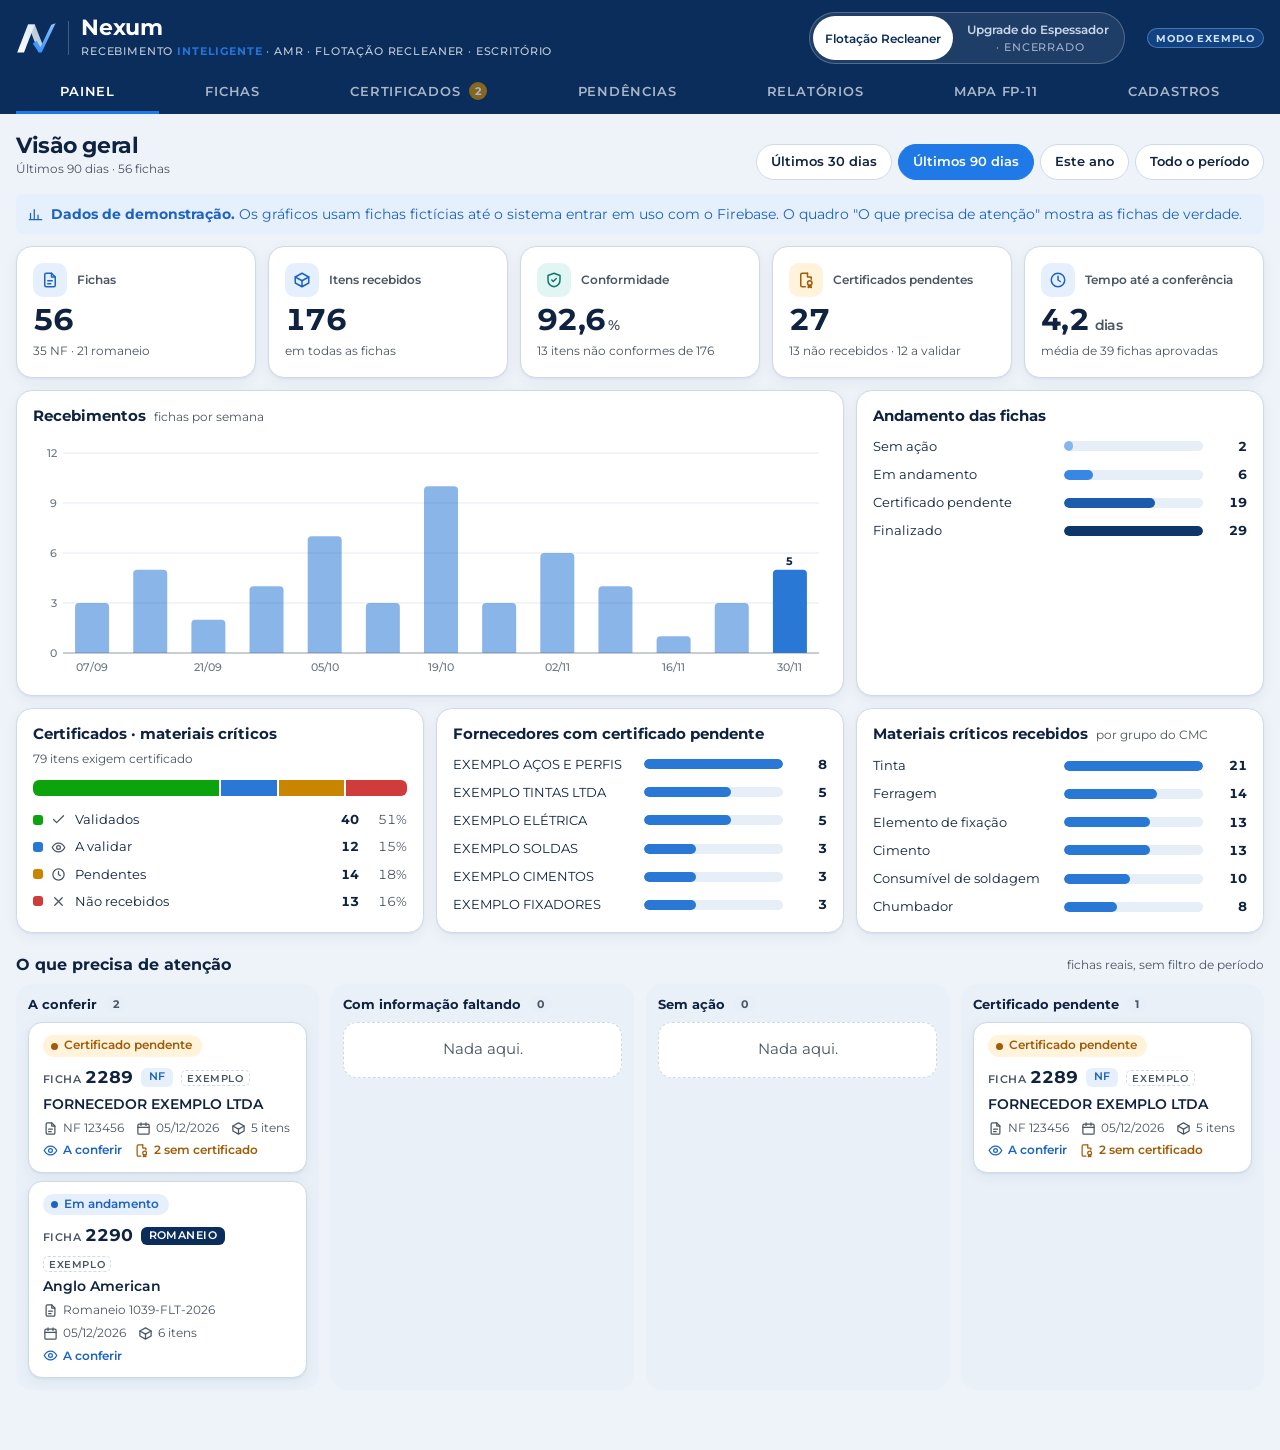
==== commit 2a1510ce: "Nexum: celular mostra só os recebimentos do dia; pendências ficam com o escritório Co-Authored-By: C" ====
--- a/recebimento/index.html
+++ b/recebimento/index.html
@@ -511,6 +511,7 @@
 <script src="assets/atualizacao.js"></script>
 <script src="assets/diligenciamento.js"></script>
 <script src="assets/importar.js"></script>
+<script src="assets/planilhas.js"></script>
 <script>
 (function(){
 const A=window.AMR,$=id=>document.getElementById(id);
@@ -577,7 +578,7 @@
   const aConf=fichas.filter(f=>f.status!=="sem_acao"&&f.status!=="finalizado"&&A.conf(f).situacao==="pendente");
   const devol=fichas.filter(f=>A.conf(f).situacao==="devolvida");
   const ord=l=>l.sort((a,b)=>(a.dataRecebimento||"").localeCompare(b.dataRecebimento||""));
-  $("cols").innerHTML=col("A conferir",ord(aConf))+col("Devolvidas ao campo",ord(devol))+col("Sem ação",ord(fichas.filter(f=>f.status==="sem_acao")))+col("Certificado pendente",ord(fichas.filter(f=>f.status==="cert_pendente")));
+  $("cols").innerHTML=col("A conferir",ord(aConf))+col("Com informação faltando",ord(fichas.filter(f=>f.status!=="finalizado"&&NXIMP.faltantes(f).some(x=>x.tipo==="falta"))))+col("Sem ação",ord(fichas.filter(f=>f.status==="sem_acao")))+col("Certificado pendente",ord(fichas.filter(f=>f.status==="cert_pendente")));
   bind($("cols"));
 }
 
@@ -617,36 +618,33 @@
 /* ---------- Excel (.xlsx) ---------- */
 function dataXL(iso){if(!iso)return "";const [y,m,d]=String(iso).slice(0,10).split("-").map(Number);return y?new Date(y,m-1,d):""}
 const semAcentoArq=n=>String(n).normalize("NFD").replace(/[\u0300-\u036f]/g,"").replace(/[\\/:*?"<>|]+/g,"-");
-function baixarXlsx(wb,nome){
-  nome=semAcentoArq(nome);
-  try{const buf=window.XLSX.write(wb,{bookType:"xlsx",type:"array",compression:true,cellDates:true});
-    const a=document.createElement("a");a.href=URL.createObjectURL(new Blob([buf],{type:"application/vnd.openxmlformats-officedocument.spreadsheetml.sheet"}));
-    a.download=nome;document.body.appendChild(a);a.click();setTimeout(()=>{URL.revokeObjectURL(a.href);a.remove()},1500);toast("Arquivo gerado: "+nome)}
+const fmtAgora=()=>new Date().toLocaleString("pt-BR",{day:"2-digit",month:"2-digit",year:"numeric",hour:"2-digit",minute:"2-digit"}).replace(","," às");
+function infoXL(extra){const c=CT();return `${c.nome}${c.numero?" · Contrato "+c.numero:""}${extra?" · "+extra:""} · Atualizado em ${fmtAgora()} · Gerado pelo Nexum – Recebimento inteligente`}
+async function xl(nome,abas,btn){
+  nome=semAcentoArq(nome);const txt=btn?btn.textContent:"";
+  if(btn){btn.disabled=true;btn.textContent="Gerando planilha…"}
+  try{await NXXL.gerar(nome,abas);toast("Planilha gerada: "+nome)}
   catch(e){console.error(e);toast("Não consegui gerar o Excel: "+(e.message||e),true)}
-}
+  finally{if(btn){btn.disabled=false;btn.textContent=txt}}
+}
+const numQ=v=>{if(v===""||v===null||v===undefined)return "";const q=typeof v==="number"?v:Number(String(v).replace(/\./g,"").replace(",","."));return isFinite(q)?q:v};
 function abaMapa(lista,ctrObj){
-  const X=window.XLSX,linhas=[];
-  A.linhasMapa(lista).forEach(r=>{const o=r.slice();const q=Number(String(o[9]).replace(/\./g,"").replace(",","."));if(o[9]!==""&&isFinite(q))o[9]=q;const n=Number(o[1]);if(isFinite(n))o[1]=n;if(o[2]!==""&&isFinite(Number(o[2])))o[2]=Number(o[2]);linhas.push(o)});
   const datas=new Map();lista.forEach(f=>datas.set(String(f.numero),f.dataRecebimento));
-  linhas.forEach(o=>{o[10]=dataXL(datas.get(String(o[1])))||""});
-  const topo=[[`MAPA - RECEBIMENTO DE MATERIAIS · ${A.DOC_MAPA} · ${ctrObj.projeto}`],[`Data de atualização: ${A.fmtData(A.hoje())}`,"","","",`Gerado pelo Nexum`],[]];
-  const ws=X.utils.aoa_to_sheet([...topo,A.COLS_MAPA,...linhas],{cellDates:true,dateNF:"dd/mm/yyyy"});
-  ws["!merges"]=[{s:{r:0,c:0},e:{r:0,c:14}}];
-  ws["!cols"]=[14,9,6,60,18,14,18,22,7,10,13,20,34,22,8].map(w=>({wch:w}));
-  ws["!autofilter"]={ref:X.utils.encode_range({s:{r:3,c:0},e:{r:3+linhas.length,c:14}})};
-  for(let r=4;r<4+linhas.length;r++){const c=ws[X.utils.encode_cell({r,c:10})];if(c&&c.t==="d")c.z="dd/mm/yyyy"}
-  return ws;
-}
-function exportarMapa(lista,sufixo){
-  const X=window.XLSX;if(!X){toast("O gerador de Excel não carregou. Recarregue a página.",true);return}
+  const linhas=A.linhasMapa(lista).map(r=>{const o=r.slice();o[1]=isFinite(Number(o[1]))?Number(o[1]):o[1];if(o[2]!==""&&isFinite(Number(o[2])))o[2]=Number(o[2]);o[9]=numQ(o[9]);o[10]=dataXL(datas.get(String(r[1])))||"";return o});
+  const cnt=s=>lista.filter(f=>f.status===s).length;
+  return {nome:"Mapa FP-11",titulo:"MAPA - RECEBIMENTO DE MATERIAIS",subtitulo:`${A.DOC_MAPA} · ${ctrObj.projeto}`,info:infoXL(),congelarCol:2,
+    kpis:[["Fichas",lista.length],["Itens",linhas.length],["Finalizadas",cnt("finalizado"),"ok"],["Em andamento",cnt("em_andamento"),"prog"],["Certificado pendente",cnt("cert_pendente"),"warn"]],
+    cols:[{h:"STATUS",w:17,tipo:"cor"},{h:"FICHA N°",w:9,tipo:"int",forte:true},{h:"ITEM",w:6,tipo:"int"},{h:"DESCRIÇÃO",w:56},{h:"TAG",w:18},{h:"NOTA FISCAL",w:13,al:"center"},{h:"ROMANEIO",w:17,al:"center"},{h:"CERTIFICADO",w:22,tipo:"cor"},{h:"UND",w:7,al:"center"},{h:"QUANT. RECEBIDA",w:11,tipo:"num"},{h:"DATA RECEBIMENTO",w:13,tipo:"data"},{h:"FORNECIMENTO",w:21},{h:"FORNECEDOR",w:32},{h:"LOCALIZAÇÃO / ARMAZENAMENTO",w:22},{h:"STATUS ITEM",w:9,tipo:"cor"}],
+    linhas,vazio:"Nenhuma ficha no período."};
+}
+function exportarMapa(lista,sufixo,btn){
   if(!lista.length){toast("Não há fichas para exportar nesse período.",true);return}
-  const wb=X.utils.book_new();X.utils.book_append_sheet(wb,abaMapa(lista,CT()),"Mapa FP-11");
-  baixarXlsx(wb,`${A.DOC_MAPA} - Mapa Recebimento - ${CT().nome}${sufixo?" - "+sufixo:""} - ${A.hoje()}.xlsx`);
+  xl(`${A.DOC_MAPA} - Mapa Recebimento - ${CT().nome}${sufixo?" - "+sufixo:""} - ${A.hoje()}.xlsx`,[abaMapa(lista,CT())],btn);
 }
 $("btnExport").onclick=()=>{
   const q=A.norm($("qMapa").value);
   const l=q?fichas.filter(f=>A.linhasMapa([f]).some(r=>A.norm(r.join(" ")).includes(q))):fichas;
-  exportarMapa(l,q?"filtrado":"");
+  exportarMapa(l,q?"filtrado":"",$("btnExport"));
 };
 
 /* detalhe / edição */
@@ -794,7 +792,7 @@
   const c=A.conf(ed);
   $("dConf").className="pill "+(c.situacao==="aprovada"?"finalizado":c.situacao==="devolvida"?"bad":"em_andamento");
   $("dConf").textContent=A.CONFER[c.situacao];
-  $("btnAprovar").hidden=c.situacao==="aprovada";$("btnDevolver").hidden=c.situacao==="devolvida";
+  $("btnAprovar").hidden=c.situacao==="aprovada";$("btnDevolver").hidden=true;/* nada volta para o campo: o escritório corrige */
   $("dDevolInfo").hidden=c.situacao!=="devolvida";
   if(c.situacao==="devolvida")$("dDevolInfo").innerHTML=`<strong>Aguardando correção do campo.</strong> ${(c.motivos||[]).map(m=>esc(A.MOTIVOS[m]||m)).join(" · ")}${(c.itens||[]).length?` · itens ${c.itens.map(i=>i+1).join(", ")}`:""}${c.comentario?`<br>“${esc(c.comentario)}”`:""}`;
   const h=(c.historico||[]).slice().reverse();
@@ -1018,7 +1016,7 @@
 function loteSel(){const de=+$("relDe").value||0,ate=+$("relAte").value||0;return fichas.filter(f=>+f.numero>=Math.min(de,ate)&&+f.numero<=Math.max(de,ate)&&A.itensValidos(f).length).sort((a,b)=>a.numero-b.numero)}
 function infoLote(){const n=loteSel().length;$("relFichasInfo").textContent=n?`${n} ficha(s) com itens no intervalo${n>150?" · reduza para até 150":""}`:"Nenhuma ficha com itens nesse intervalo."}
 $("relDe").oninput=$("relAte").oninput=infoLote;
-$("relMapa").onclick=()=>{const p=$("relMapaPer").value;exportarMapa(p?fichas.filter(f=>(f.dataRecebimento||"").startsWith(p)):fichas,p)};
+$("relMapa").onclick=()=>{const p=$("relMapaPer").value;exportarMapa(p?fichas.filter(f=>(f.dataRecebimento||"").startsWith(p)):fichas,p,$("relMapa"))};
 $("relFichas").onclick=async()=>{
   const l=loteSel();if(!l.length){toast("Nenhuma ficha com itens nesse intervalo.",true);return}
   if(l.length>150){toast("São "+l.length+" fichas. Gere em lotes de até 150.",true);return}
@@ -1030,25 +1028,39 @@
   catch(e){toast(e.message||"Não foi possível gerar o PDF.",true)}finally{b.disabled=false;b.textContent="Gerar PDF das fichas"}
 };
 $("relPend").onclick=()=>{
-  const X=window.XLSX,wb=X.utils.book_new();
-  const cert=fichas.flatMap(f=>A.itensValidos(f).map((i,n)=>({f,i,n:f.itens.indexOf(i)})).filter(x=>A.certSituacao(x.f,x.i)==="pendente")).map(x=>[x.f.numero,x.f.nf,x.f.fornecedor,dataXL(x.f.dataRecebimento),x.n+1,x.i.descricao,x.i.tag,x.i.und,x.i.qtd,(A.materialCritico(x.i.descricao,x.i.tag)||{}).rotulo||"",(x.f.cobrancas||[]).length?"Sim":"Não"]);
-  const all=itensPend(),lin=p=>p.item!==undefined?p.item+1:"";
-  const falta=all.filter(x=>x.p.tipo==="falta"&&x.p.campo!=="lacuna").map(x=>[x.f.numero,x.f.tipo==="ROM"?"Romaneio "+(x.f.romaneio||""):"NF "+(x.f.nf||""),x.f.fornecedor,NXIMP.ROT[x.p.campo]||x.p.campo,lin(x.p)]);
-  const auto=all.filter(x=>x.p.tipo==="auto").map(x=>[x.f.numero,x.f.tipo==="ROM"?"Romaneio "+(x.f.romaneio||""):"NF "+(x.f.nf||""),NXIMP.ROT[x.p.campo]||x.p.campo,lin(x.p),x.p.campo==="dataRecebimento"?A.fmtData(x.p.valor):x.p.valor,x.p.regra]);
-  const lac=lacs.map(f=>[f.numero,"Número pulado na sequência do mapa"]);
-  const add=(nome,cab,rows,w)=>{const ws=X.utils.aoa_to_sheet([cab,...rows],{cellDates:true,dateNF:"dd/mm/yyyy"});ws["!cols"]=w.map(x=>({wch:x}));if(rows.length)ws["!autofilter"]={ref:X.utils.encode_range({s:{r:0,c:0},e:{r:rows.length,c:cab.length-1}})};X.utils.book_append_sheet(wb,ws,nome)};
-  add("Certificados pendentes",["FICHA","NF","FORNECEDOR","DATA RECEBIMENTO","ITEM","DESCRIÇÃO","TAG","UND","QTD","MATERIAL CRÍTICO","COBRADO"],cert,[8,12,34,14,6,60,16,7,8,22,9]);
-  add("Informações faltando",["FICHA","DOCUMENTO","FORNECEDOR","INFORMAÇÃO","ITEM"],falta,[8,22,34,22,6]);
-  add("Preenchidas automaticamente",["FICHA","DOCUMENTO","INFORMAÇÃO","ITEM","VALOR PREENCHIDO","REGRA"],auto,[8,22,22,6,24,60]);
-  add("Números sem ficha",["Nº","OBSERVAÇÃO"],lac,[8,40]);
-  baixarXlsx(wb,`Nexum - Pendências - ${CT().nome} - ${A.hoje()}.xlsx`);
+  const cert=fichas.flatMap(f=>A.itensValidos(f).map(i=>({f,i,n:f.itens.indexOf(i)})).filter(x=>A.certSituacao(x.f,x.i)==="pendente")).sort((a,b)=>a.f.numero-b.f.numero||a.n-b.n)
+    .map(x=>[x.f.numero,x.f.nf,x.f.fornecedor,dataXL(x.f.dataRecebimento),x.n+1,x.i.descricao,x.i.tag,x.i.und,numQ(x.i.qtd),(A.materialCritico(x.i.descricao,x.i.tag)||{}).rotulo||"","Pendente – Certificado",(x.f.cobrancas||[]).length?"Sim":"Não"]);
+  const all=itensPend(),lin=p=>p.item!==undefined?p.item+1:"",docF=f=>f.tipo==="ROM"?"Romaneio "+(f.romaneio||"—"):"NF "+(f.nf||"—");
+  const desc=x=>x.p.item!==undefined?(x.f.itens[x.p.item]?.descricao||x.f.itens[x.p.item]?.tag||""):"";
+  const falta=all.filter(x=>x.p.tipo==="falta"&&x.p.campo!=="lacuna").sort((a,b)=>a.f.numero-b.f.numero).map(x=>[x.f.numero,docF(x.f),x.f.fornecedor,A.STATUS[x.f.status]?.rotulo||"",NXIMP.ROT[x.p.campo]||x.p.campo,lin(x.p),desc(x),"Faltando"]);
+  const auto=all.filter(x=>x.p.tipo==="auto").sort((a,b)=>a.f.numero-b.f.numero).map(x=>[x.f.numero,docF(x.f),NXIMP.ROT[x.p.campo]||x.p.campo,lin(x.p),desc(x),x.p.campo==="dataRecebimento"?dataXL(x.p.valor):x.p.campo==="status"?(A.STATUS[x.p.valor]?.rotulo||x.p.valor):x.p.valor,x.p.regra,"Preenchido automaticamente"]);
+  const lac=lacs.slice().sort((a,b)=>a.numero-b.numero).map(f=>[f.numero,"Número pulado na sequência do mapa","Lançar a ficha ou marcar como cancelado no Nexum","Pendente"]);
+  const info=infoXL();
+  const resumo=[["Certificados pendentes",cert.length,"Itens de material crítico (CMC) recebidos sem certificado","Anexar o certificado na aba Certificados (PC) ou em Certificados pendentes (celular)"],
+    ["Informações faltando",falta.length,"Dados que não dá para deduzir dos outros registros","Completar na ficha"],
+    ["Preenchidas automaticamente",auto.length,"Informações completadas pelo Nexum a partir de outros registros","Revisar e confirmar na aba Pendências"],
+    ["Números sem ficha",lac.length,"Números pulados na sequência do mapa","Lançar a ficha ou marcar como cancelado"]];
+  const sub=`PENDÊNCIAS · ${CT().projeto}`;
+  xl(`Nexum - Pendencias - ${CT().nome} - ${A.hoje()}.xlsx`,[
+    {nome:"Resumo",titulo:"RELATÓRIO DE PENDÊNCIAS",subtitulo:sub,info,kpis:[["Certificados pendentes",cert.length,"warn"],["Informações faltando",falta.length,"warn"],["Preenchidas automaticamente",auto.length,"prog"],["Números sem ficha",lac.length,"crit"]],
+      cols:[{h:"PENDÊNCIA",w:30,forte:true},{h:"QUANTIDADE",w:14,tipo:"num"},{h:"O QUE É",w:58},{h:"O QUE FAZER",w:62}],linhas:resumo},
+    {nome:"Certificados pendentes",titulo:"CERTIFICADOS PENDENTES",subtitulo:sub,info,
+      cols:[{h:"FICHA",w:8,tipo:"int",forte:true},{h:"NF",w:12,al:"center"},{h:"FORNECEDOR",w:32},{h:"DATA RECEBIMENTO",w:13,tipo:"data"},{h:"ITEM",w:6,tipo:"int"},{h:"DESCRIÇÃO",w:52},{h:"TAG",w:16},{h:"UND",w:7,al:"center"},{h:"QTD",w:9,tipo:"num"},{h:"MATERIAL CRÍTICO (CMC)",w:22},{h:"SITUAÇÃO",w:22,tipo:"cor"},{h:"COBRADO",w:10,tipo:"cor"}],linhas:cert,vazio:"Nenhum certificado pendente."},
+    {nome:"Informações faltando",titulo:"INFORMAÇÕES FALTANDO",subtitulo:sub,info,
+      cols:[{h:"FICHA",w:8,tipo:"int",forte:true},{h:"DOCUMENTO",w:22},{h:"FORNECEDOR",w:32},{h:"STATUS DA FICHA",w:18,tipo:"cor"},{h:"INFORMAÇÃO",w:22,forte:true},{h:"ITEM",w:6,tipo:"int"},{h:"DESCRIÇÃO DO ITEM",w:46},{h:"SITUAÇÃO",w:13,tipo:"cor"}],linhas:falta,vazio:"Nenhuma informação faltando."},
+    {nome:"Preenchidas automaticamente",titulo:"INFORMAÇÕES PREENCHIDAS AUTOMATICAMENTE",subtitulo:sub,info,
+      cols:[{h:"FICHA",w:8,tipo:"int",forte:true},{h:"DOCUMENTO",w:22},{h:"INFORMAÇÃO",w:20,forte:true},{h:"ITEM",w:6,tipo:"int"},{h:"DESCRIÇÃO DO ITEM",w:42},{h:"VALOR PREENCHIDO",w:18,al:"center",tipo:""},{h:"REGRA USADA",w:46},{h:"SITUAÇÃO",w:24,tipo:"cor"}],linhas:auto.map(r=>{if(r[5] instanceof Date)return r;return r}),vazio:"Nenhum preenchimento automático a revisar."},
+    {nome:"Números sem ficha",titulo:"NÚMEROS SEM FICHA",subtitulo:sub,info,
+      cols:[{h:"Nº",w:10,tipo:"int",forte:true},{h:"OBSERVAÇÃO",w:40},{h:"O QUE FAZER",w:48},{h:"SITUAÇÃO",w:14,tipo:"cor"}],linhas:lac,vazio:"Nenhum número pulado."}
+  ],$("relPend"));
 };
 $("relResumo").onclick=()=>{
-  const X=window.XLSX,wb=X.utils.book_new();
-  const rows=fichas.slice().sort((a,b)=>a.numero-b.numero).map(f=>[f.numero,f.tipo==="ROM"?"Romaneio Anglo":"Nota fiscal",f.tipo==="ROM"?f.romaneio:f.nf,f.fornecedor,f.fornecimento,dataXL(f.dataRecebimento),A.itensValidos(f).length,A.STATUS[f.status]?.rotulo||"",A.CONFER[A.conf(f).situacao],A.pendencias(f).join(", "),NXIMP.faltantes(f).filter(x=>x.tipo==="falta").length,(f.auto||[]).length,f.origem==="importacao"?"Mapa FP-11":f.origem==="campo"?"Campo":"Escritório"]);
-  const cab=["FICHA","TIPO","DOCUMENTO","FORNECEDOR","FORNECIMENTO","DATA RECEBIMENTO","ITENS","STATUS","CONFERÊNCIA","PENDÊNCIAS","INFORMAÇÕES FALTANDO","PREENCHIDAS AUTOMATICAMENTE","ORIGEM"];
-  const ws=X.utils.aoa_to_sheet([cab,...rows],{cellDates:true,dateNF:"dd/mm/yyyy"});ws["!cols"]=[8,14,18,36,20,14,7,18,16,30,10,12,12].map(x=>({wch:x}));ws["!autofilter"]={ref:X.utils.encode_range({s:{r:0,c:0},e:{r:rows.length,c:cab.length-1}})};
-  X.utils.book_append_sheet(wb,ws,"Resumo das fichas");baixarXlsx(wb,`Nexum - Resumo das fichas - ${CT().nome} - ${A.hoje()}.xlsx`);
+  const l=fichas.slice().sort((a,b)=>a.numero-b.numero);
+  const rows=l.map(f=>[f.numero,f.tipo==="ROM"?"Romaneio Anglo":"Nota fiscal",f.tipo==="ROM"?f.romaneio:f.nf,f.fornecedor,f.fornecimento,dataXL(f.dataRecebimento),A.itensValidos(f).length,A.STATUS[f.status]?.rotulo||"",A.CONFER[A.conf(f).situacao],A.pendencias(f).join(", "),NXIMP.faltantes(f).filter(x=>x.tipo==="falta").length,(f.auto||[]).length,f.origem==="importacao"?"Mapa FP-11":f.origem==="campo"?"Campo":"Escritório"]);
+  const comPend=l.filter(f=>A.pendencias(f).length||NXIMP.faltantes(f).some(x=>x.tipo==="falta")).length;
+  xl(`Nexum - Resumo das fichas - ${CT().nome} - ${A.hoje()}.xlsx`,[{nome:"Resumo das fichas",titulo:"RESUMO DAS FICHAS DE RECEBIMENTO",subtitulo:`${A.DOC_FICHA} · ${CT().projeto}`,info:infoXL(),congelarCol:1,
+    kpis:[["Fichas",l.length],["Notas fiscais",l.filter(f=>f.tipo==="NF").length],["Romaneios Anglo",l.filter(f=>f.tipo==="ROM").length],["Finalizadas",l.filter(f=>f.status==="finalizado").length,"ok"],["Com pendência",comPend,"warn"]],
+    cols:[{h:"FICHA",w:8,tipo:"int",forte:true},{h:"TIPO",w:15},{h:"DOCUMENTO",w:18,al:"center"},{h:"FORNECEDOR",w:34},{h:"FORNECIMENTO",w:20},{h:"DATA RECEBIMENTO",w:13,tipo:"data"},{h:"ITENS",w:8,tipo:"int"},{h:"STATUS",w:18,tipo:"cor"},{h:"CONFERÊNCIA",w:15,tipo:"cor"},{h:"PENDÊNCIAS",w:28,tipo:"cor"},{h:"INFORMAÇÕES FALTANDO",w:13,tipo:"int"},{h:"PREENCH. AUTOMÁTICO",w:15,tipo:"int"},{h:"ORIGEM",w:13,al:"center"}],linhas:rows}],$("relResumo"));
 };
 
 /* ---------- Importação do histórico (FP-11) ---------- */
